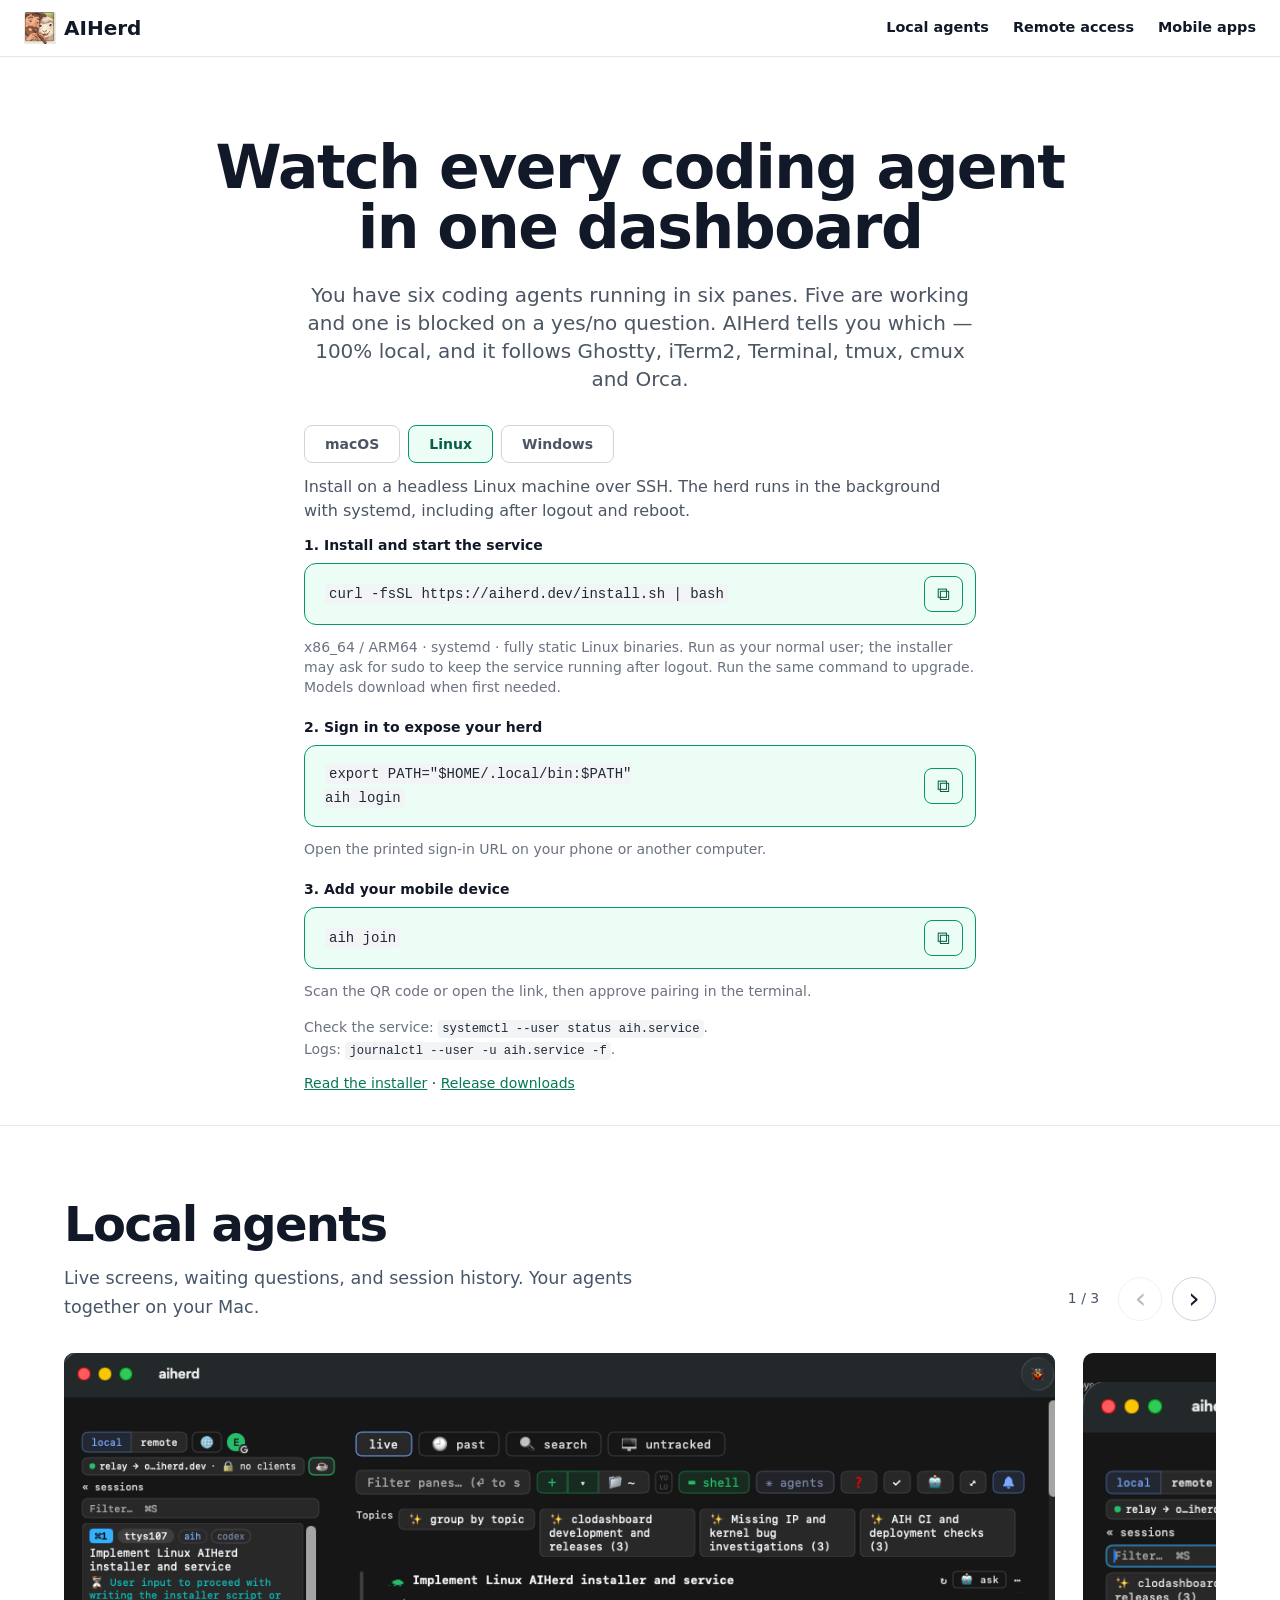
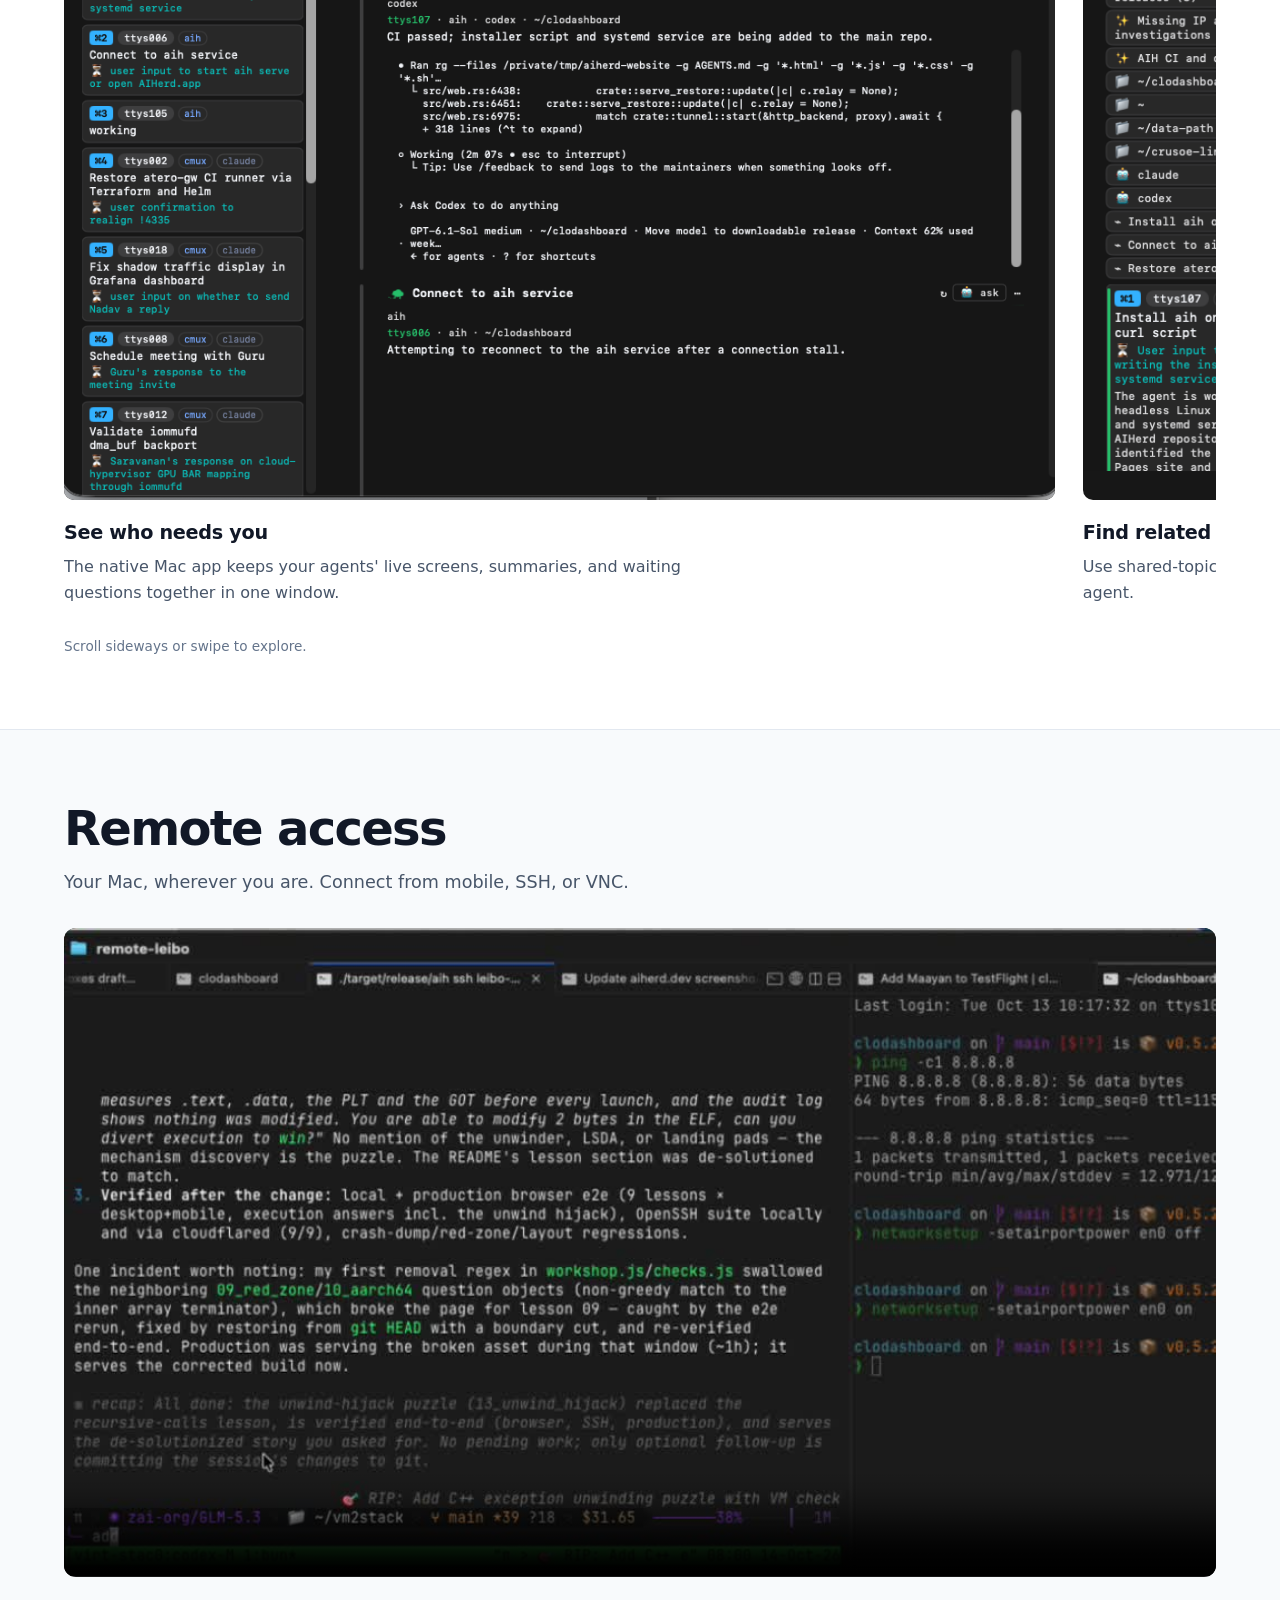
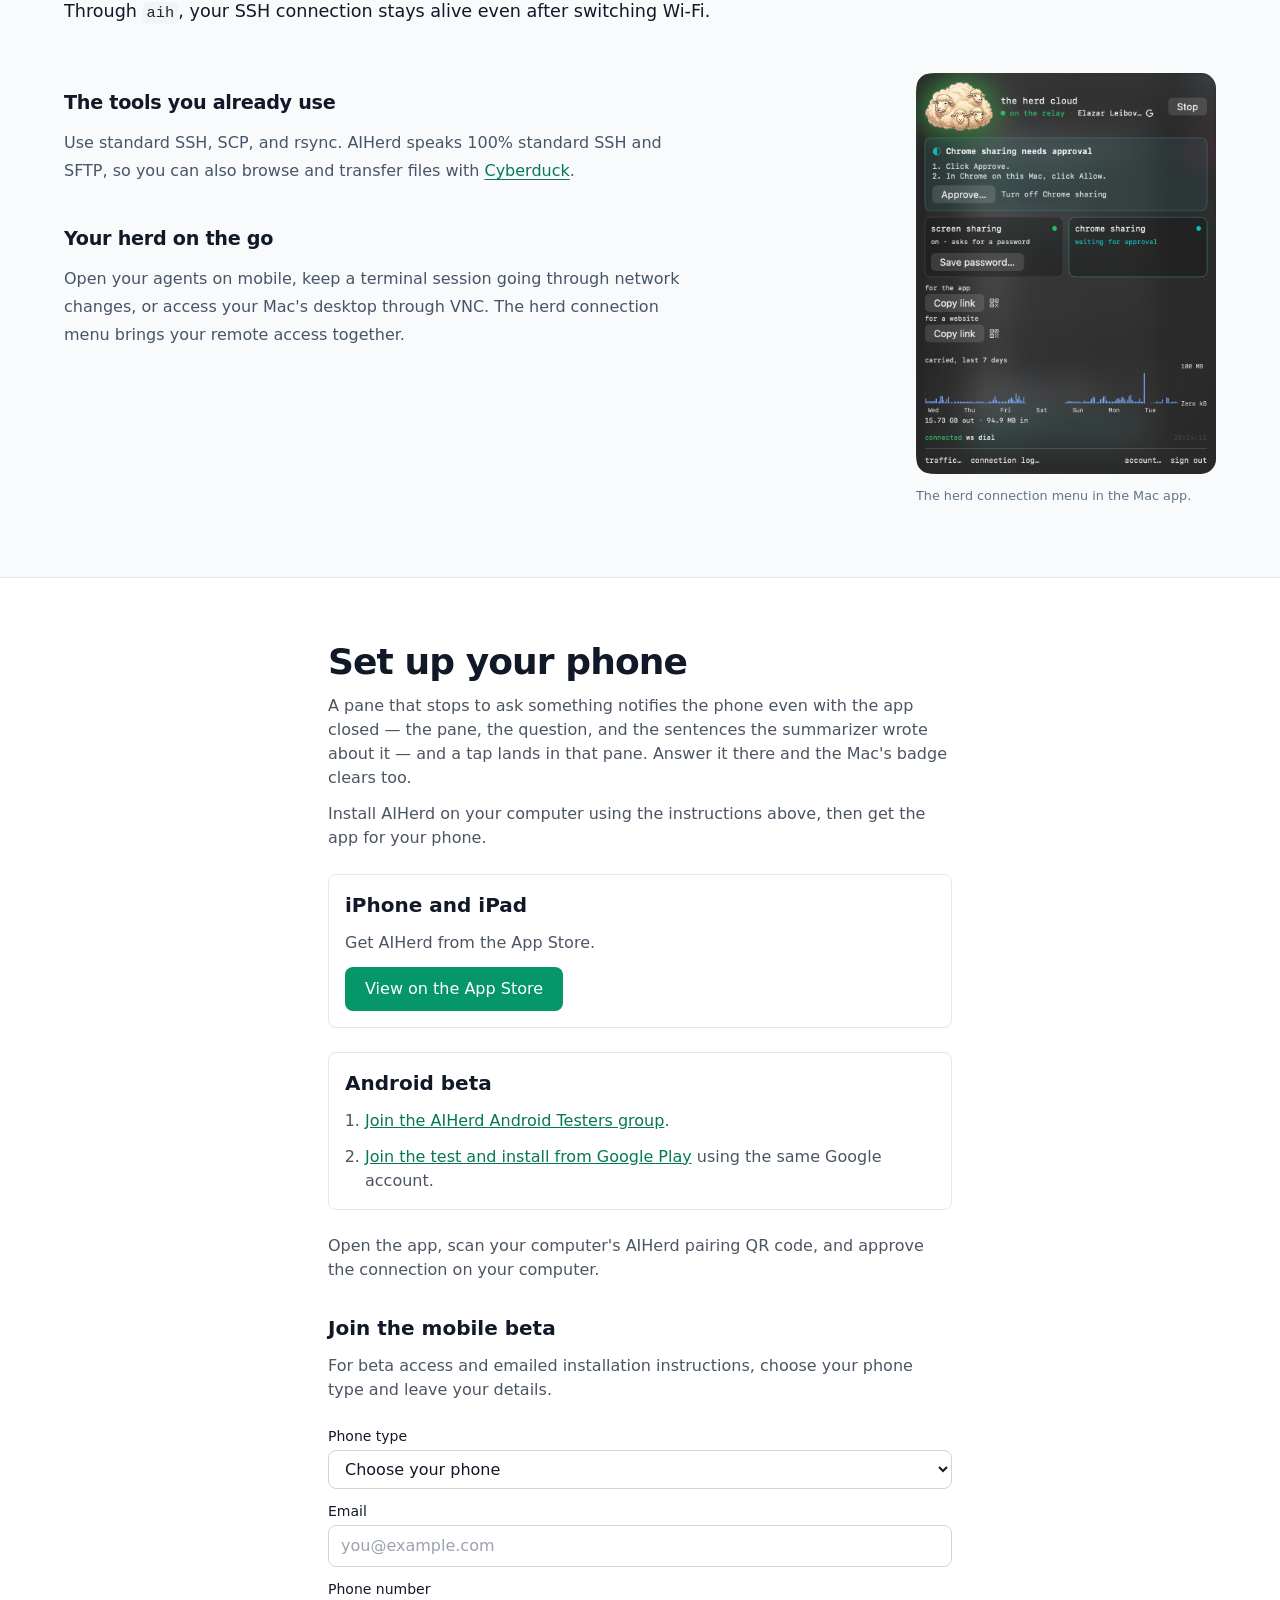
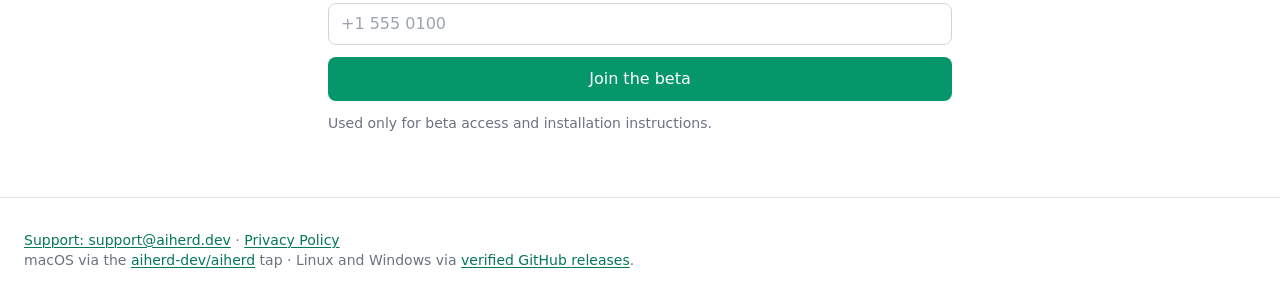
==== docs/index.html @ 6fdcbc64 "Add direct iPhone App Store and Android beta setup links" ====
<!doctype html>
<html lang="en">
<head>
<meta charset="utf-8">
<title>AIHerd — watch every coding agent in one dashboard</title>
<meta name="viewport" content="width=device-width, initial-scale=1">
<meta name="description" content="AIHerd watches your terminal panes, spots when a CLI coding agent is waiting on you, and lets you answer it from one dashboard. 100% local.">
<link rel="icon" href="favicon.ico" sizes="any">
<link rel="icon" type="image/png" href="img/icon.png">
<link rel="apple-touch-icon" href="img/icon.png">
<link rel="stylesheet" href="css/site.css">
<link rel="stylesheet" href="css/features.css">
</head>
<body class="bg-white text-gray-900 antialiased dark:bg-gray-900 dark:text-white">

<header class="sticky top-0 z-20 border-b border-gray-200 bg-white/90 backdrop-blur dark:border-gray-700 dark:bg-gray-900/90">
  <nav class="main-nav mx-auto flex max-w-screen-xl items-center justify-between px-4 py-3 lg:px-6">
    <a href="#top" class="flex items-center gap-2">
      <img src="img/icon.png" class="h-8 w-8" alt="">
      <span class="text-xl font-semibold">AIHerd</span>
    </a>
    <div class="section-links">
      <a href="#local-agents">Local agents</a>
      <a href="#remote-access">Remote access</a>
      <a href="#beta">Mobile apps</a>
    </div>
  </nav>
</header>

<main id="top">

<!-- Hero -->
<section class="mx-auto max-w-screen-xl px-4 pt-12 pb-8 text-center lg:px-6 lg:pt-20">
  <h1 class="mx-auto max-w-4xl text-4xl font-extrabold leading-tight tracking-tight sm:text-5xl lg:text-6xl">
    Watch every coding agent in one dashboard
  </h1>
  <p class="lead mx-auto mt-6 max-w-2xl text-lg sm:text-xl">
    You have six coding agents running in six panes. Five are working and one is
    blocked on a yes/no question. AIHerd tells you which — 100% local, and it
    follows Ghostty, iTerm2, Terminal, tmux, cmux and Orca.
  </p>

  <!-- All platforms share one installation entry point. -->
  <div id="install" class="mx-auto mt-8 max-w-2xl text-left">
    <div role="tablist" aria-label="Installation platform" class="mb-3 flex gap-2">
      <button id="mac-tab" type="button" role="tab" aria-controls="mac-install" aria-selected="true" tabindex="0" class="install-tab" data-platform="mac">macOS</button>
      <button id="linux-tab" type="button" role="tab" aria-controls="linux-install" aria-selected="false" tabindex="-1" class="install-tab" data-platform="linux">Linux</button>
      <button id="windows-tab" type="button" role="tab" aria-controls="windows-install" aria-selected="false" tabindex="-1" class="install-tab" data-platform="windows">Windows</button>
    </div>
    <div id="mac-install" role="tabpanel" aria-labelledby="mac-tab">
      <div class="install-command">
        <pre class="flex-1 overflow-x-auto px-2 py-1 font-mono text-sm sm:text-base"><code id="install-cmd">brew install --cask aiherd-dev/aiherd/aiherd</code></pre>
        <button type="button" data-target="install-cmd" aria-label="Copy the macOS install command" title="Copy" class="copy-command">⧉</button>
      </div>
      <p class="mt-3 text-sm text-gray-500 dark:text-gray-400">macOS 14 (Sonoma) or newer · Apple Silicon or Intel</p>
      <p class="mt-3 text-sm">Install <a class="font-medium text-primary-700 underline dark:text-primary-400" href="https://brew.sh/">Homebrew</a> first if needed. Then open AIHerd from Applications; it starts the herd automatically. To update, run <code>brew upgrade --cask aiherd</code>.</p>
      <p class="mt-3 text-sm">Without Homebrew, download the signed macOS <code>.pkg</code> for Apple Silicon (aarch64) or Intel (x86_64) from <a class="font-medium text-primary-700 underline dark:text-primary-400" href="https://github.com/aiherd-dev/homebrew-aiherd/releases/latest">the latest release</a>.</p>
    </div>
    <div id="linux-install" role="tabpanel" aria-labelledby="linux-tab" hidden>
      <p class="mb-3 lead">Install on a headless Linux machine over SSH. The herd runs in the background with systemd, including after logout and reboot.</p>
      <p class="mb-2 text-sm font-semibold">1. Install and start the service</p>
      <div class="install-command">
        <pre class="flex-1 overflow-x-auto px-2 py-1 font-mono text-sm sm:text-base"><code id="linux-install-cmd">curl -fsSL https://aiherd.dev/install.sh | bash</code></pre>
        <button type="button" data-target="linux-install-cmd" aria-label="Copy the Linux install command" title="Copy" class="copy-command">⧉</button>
      </div>
      <p class="mt-3 text-sm text-gray-500 dark:text-gray-400">x86_64 / ARM64 · systemd · fully static Linux binaries. Run as your normal user; the installer may ask for sudo to keep the service running after logout. Run the same command to upgrade. Models download when first needed.</p>
      <p class="mt-5 mb-2 text-sm font-semibold">2. Sign in to expose your herd</p>
      <div class="install-command">
        <pre class="flex-1 overflow-x-auto px-2 py-1 font-mono text-sm sm:text-base"><code id="linux-login-cmd">export PATH="$HOME/.local/bin:$PATH"
aih login</code></pre>
        <button type="button" data-target="linux-login-cmd" aria-label="Copy the Linux login commands" title="Copy" class="copy-command">⧉</button>
      </div>
      <p class="mt-3 text-sm text-gray-500 dark:text-gray-400">Open the printed sign-in URL on your phone or another computer.</p>
      <p class="mt-5 mb-2 text-sm font-semibold">3. Add your mobile device</p>
      <div class="install-command">
        <pre class="flex-1 overflow-x-auto px-2 py-1 font-mono text-sm sm:text-base"><code id="linux-join-cmd">aih join</code></pre>
        <button type="button" data-target="linux-join-cmd" aria-label="Copy the mobile pairing command" title="Copy" class="copy-command">⧉</button>
      </div>
      <p class="mt-3 text-sm text-gray-500 dark:text-gray-400">Scan the QR code or open the link, then approve pairing in the terminal.</p>
      <p class="mt-4 text-sm text-gray-500 dark:text-gray-400">Check the service: <code>systemctl --user status aih.service</code>.<br>Logs: <code>journalctl --user -u aih.service -f</code>.</p>
      <p class="mt-3 text-sm"><a class="font-medium text-primary-700 underline dark:text-primary-400" href="install.sh">Read the installer</a> · <a class="font-medium text-primary-700 underline dark:text-primary-400" href="https://github.com/aiherd-dev/homebrew-aiherd/releases/latest">Release downloads</a></p>
    </div>
    <div id="windows-install" role="tabpanel" aria-labelledby="windows-tab" hidden>
      <p class="mb-3 lead">Install the native Windows dashboard and its service for PowerShell terminals, SSH and RDP forwarding. The service starts automatically at boot.</p>
      <p class="mb-2 text-sm font-semibold">1. Open PowerShell as Administrator and install</p>
      <div class="install-command">
        <pre class="flex-1 overflow-x-auto px-2 py-1 font-mono text-sm sm:text-base"><code id="windows-install-cmd">Invoke-WebRequest -UseBasicParsing https://aiherd.dev/install.ps1 -OutFile "$env:TEMP\aiherd-install.ps1"
powershell.exe -NoProfile -ExecutionPolicy Bypass -File "$env:TEMP\aiherd-install.ps1"</code></pre>
        <button type="button" data-target="windows-install-cmd" aria-label="Copy the Windows install commands" title="Copy" class="copy-command">⧉</button>
      </div>
      <p class="mt-3 text-sm text-gray-500 dark:text-gray-400">x64 Windows 10 1809 / Server 2019 or newer. Verifies the download checksum and installs into Program Files. Run the same commands to upgrade.</p>
      <p class="mt-5 mb-2 text-sm font-semibold">2. Open AIHerd from the Start menu</p>
      <p class="mt-3 text-sm text-gray-500 dark:text-gray-400">Use the Windows account you installed with. The desktop app connects to the installed service by default and does not need to run as Administrator. No separate .NET installation is needed.</p>
      <p class="mt-5 mb-2 text-sm font-semibold">3. Sign in, then pair your phone</p>
      <div class="install-command">
        <pre class="flex-1 overflow-x-auto px-2 py-1 font-mono text-sm sm:text-base"><code id="windows-login-cmd">&amp; "$env:ProgramFiles\AIHerd\aih.exe" login
&amp; "$env:ProgramFiles\AIHerd\aih.exe" join</code></pre>
        <button type="button" data-target="windows-login-cmd" aria-label="Copy the Windows sign-in and pairing commands" title="Copy" class="copy-command">⧉</button>
      </div>
      <p class="mt-3 text-sm text-gray-500 dark:text-gray-400">Keep PowerShell elevated. Complete browser sign-in, then scan the pairing QR code and approve the request in the terminal.</p>
      <p class="mt-3 text-sm text-gray-500 dark:text-gray-400">Check the service with <code>Get-Service AIHerd</code>. The service runs as LocalService; its terminals use that account. RDP must already be enabled on Windows. Model summaries are not available on Windows.</p>
      <p class="mt-3 text-sm"><a class="font-medium text-primary-700 underline dark:text-primary-400" href="install.ps1">Read the installer</a> · <a class="font-medium text-primary-700 underline dark:text-primary-400" href="https://github.com/aiherd-dev/homebrew-aiherd/releases/latest">Release downloads</a></p>
    </div>
  </div>

</section>

<section id="local-agents" class="feature-section" aria-labelledby="local-heading">
  <div class="feature-wrap">
    <div class="section-heading">
      <div>
        <h2 id="local-heading">Local agents</h2>
        <p>Live screens, waiting questions, and session history. Your agents together on your Mac.</p>
      </div>
      <div class="gallery-controls" hidden>
        <span id="gallery-position" aria-live="polite">1 / 3</span>
        <button type="button" id="gallery-prev" aria-label="Previous agent screenshot" aria-controls="agent-gallery">‹</button>
        <button type="button" id="gallery-next" aria-label="Next agent screenshot" aria-controls="agent-gallery">›</button>
      </div>
    </div>
    <div id="agent-gallery" class="agent-gallery" tabindex="0" role="region" aria-label="Local agent screenshots; scroll horizontally to explore" aria-describedby="gallery-hint">
      <figure class="agent-slide">
        <img src="img/mac-live.png" width="1089" height="821" alt="The native AIHerd Mac app showing live terminal panes, summaries, and questions waiting for input in the session sidebar">
        <figcaption><h3>See who needs you</h3><p>The native Mac app keeps your agents' live screens, summaries, and waiting questions together in one window.</p></figcaption>
      </figure>
      <figure class="agent-slide">
        <img src="img/mac-topics.png" width="976" height="679" loading="lazy" alt="AIHerd's Mac session sidebar with shared-topic groups, working directories, agent filters, and a live terminal screen">
        <figcaption><h3>Find related work</h3><p>Use shared-topic groups, or narrow the session sidebar by directory and agent.</p></figcaption>
      </figure>
      <figure class="agent-slide">
        <img src="img/mac-history.png" width="2200" height="1640" loading="lazy" alt="The native Mac app's Past tab with a session activity chart, recorded sessions, and the selected session's summary and terminal output">
        <figcaption><h3>Pick up past sessions</h3><p>Past sessions keep their summaries and captured screens. Revisit the work or open its pane.</p></figcaption>
      </figure>
    </div>
    <p id="gallery-hint" class="gallery-hint">Scroll sideways or swipe to explore.</p>
  </div>
</section>

<section id="remote-access" class="feature-section remote-section" aria-labelledby="remote-heading">
  <div class="feature-wrap">
    <div class="section-heading">
      <div>
        <h2 id="remote-heading">Remote access</h2>
        <p>Your Mac, wherever you are. Connect from mobile, SSH, or VNC.</p>
      </div>
    </div>
    <figure class="remote-demo">
      <video controls playsinline preload="metadata" poster="img/ssh-wifi-roaming.jpg" width="1034" height="582" aria-label="Recording of an aih SSH session staying alive through a network interruption" aria-describedby="roaming-caption">
        <source src="video/ssh-wifi-roaming.mp4" type="video/mp4">
        <a href="video/ssh-wifi-roaming.mp4">Watch the SSH connection recording.</a>
      </video>
      <figcaption id="roaming-caption">Through <code>aih</code>, your SSH connection stays alive even after switching Wi-Fi.</figcaption>
    </figure>
    <div class="remote-details">
      <div class="remote-copy">
        <h3>The tools you already use</h3>
        <p>Use standard SSH, SCP, and rsync. AIHerd speaks 100% standard SSH and SFTP, so you can also browse and transfer files with <a href="https://cyberduck.io/">Cyberduck</a>.</p>
        <h3>Your herd on the go</h3>
        <p>Open your agents on mobile, keep a terminal session going through network changes, or access your Mac's desktop through VNC. The herd connection menu brings your remote access together.</p>
      </div>
      <figure class="herd-connection">
        <img src="img/mac-connection.png" width="808" height="1078" loading="lazy" alt="The native Mac app's herd cloud connection menu with relay status, screen sharing, mobile and website links, and connection traffic">
        <figcaption>The herd connection menu in the Mac app.</figcaption>
      </figure>
    </div>
  </div>
</section>

<!-- Mobile apps -->
<section id="beta" class="scroll-mt-20 border-t border-gray-200 dark:border-gray-700">
  <div class="mx-auto max-w-2xl px-4 py-12 lg:px-6 lg:py-16">
    <div>
      <h2 class="text-3xl font-extrabold tracking-tight sm:text-4xl">Set up your phone</h2>
      <p class="lead mt-3">A pane that stops to ask something notifies the phone even with the app
      closed — the pane, the question, and the sentences the summarizer wrote about it — and a tap
      lands in that pane. Answer it there and the Mac's badge clears too.</p>

      <p class="lead mt-3">Install AIHerd on your computer using the instructions above, then get the app for your phone.</p>

      <div class="mt-6 space-y-6">
        <div class="rounded-lg border border-gray-200 p-4 dark:border-gray-700">
          <h3 class="text-xl font-semibold">iPhone and iPad</h3>
          <p class="lead mt-3">Get AIHerd from the App Store.</p>
          <a href="https://apps.apple.com/app/aiherd/id6802066737"
             class="mt-3 inline-block rounded-lg bg-primary-600 px-5 py-2.5 font-medium text-white hover:bg-primary-700 focus:outline-none focus:ring-2 focus:ring-primary-400">View on the App Store</a>
        </div>
        <div class="rounded-lg border border-gray-200 p-4 dark:border-gray-700">
          <h3 class="text-xl font-semibold">Android beta</h3>
          <ol class="lead mt-3 list-decimal space-y-3 pl-5">
            <li><a href="https://groups.google.com/g/aiherd-android-testers/about" class="font-medium text-primary-700 underline dark:text-primary-400">Join the AIHerd Android Testers group</a>.</li>
            <li><a href="https://play.google.com/apps/testing/dev.aiherd.app" class="font-medium text-primary-700 underline dark:text-primary-400">Join the test and install from Google Play</a> using the same Google account.</li>
          </ol>
        </div>
      </div>

      <p class="lead mt-6">Open the app, scan your computer's AIHerd pairing QR code, and approve the connection on your computer.</p>

      <h3 class="mt-8 text-xl font-semibold">Join the mobile beta</h3>
      <p class="lead mt-3">For beta access and emailed installation instructions, choose your phone type and leave your details.</p>

      <p id="beta-thanks" hidden
         class="mt-6 rounded-lg border border-primary-600 bg-primary-50 px-4 py-3 text-primary-900 dark:border-primary-500/60 dark:bg-primary-500/10 dark:text-primary-200">
        You're on the list — check your inbox for installation instructions. If you don't see them, check your spam folder.
      </p>

      <!-- A plain POST to our own box (subscribe.aiherd.dev, an ssh-managed
           cloudflared tunnel), so the form keeps the page's styling and this
           stays a static page. The 303 comes back to ?subscribed=1, which is
           what reveals the message above. -->
      <form id="beta-form" action="https://subscribe.aiherd.dev/" method="POST" class="mt-6 space-y-3">
        <input type="checkbox" name="_honeypot" style="display:none" tabindex="-1" autocomplete="off">
        <div>
          <label for="beta-platform" class="block text-sm font-medium">Phone type</label>
          <select id="beta-platform" name="platform" required
                  class="mt-1 w-full rounded-lg border border-gray-300 bg-white px-3 py-2 focus:border-primary-600 focus:outline-none focus:ring-2 focus:ring-primary-400 dark:border-gray-600 dark:bg-gray-800">
            <option value="" disabled selected>Choose your phone</option>
            <option value="android">Android</option>
            <option value="iphone">iPhone</option>
          </select>
        </div>
        <div>
          <label for="beta-email" class="block text-sm font-medium">Email</label>
          <input id="beta-email" name="email" type="email" required autocomplete="email" placeholder="you@example.com"
                 class="mt-1 w-full rounded-lg border border-gray-300 bg-white px-3 py-2 focus:border-primary-600 focus:outline-none focus:ring-2 focus:ring-primary-400 dark:border-gray-600 dark:bg-gray-800">
        </div>
        <div>
          <label for="beta-phone" class="block text-sm font-medium">Phone number</label>
          <input id="beta-phone" name="phone" type="tel" required autocomplete="tel" placeholder="+1 555 0100"
                 class="mt-1 w-full rounded-lg border border-gray-300 bg-white px-3 py-2 focus:border-primary-600 focus:outline-none focus:ring-2 focus:ring-primary-400 dark:border-gray-600 dark:bg-gray-800">
        </div>
        <button type="submit"
                class="w-full rounded-lg bg-primary-600 px-5 py-2.5 font-medium text-white hover:bg-primary-700 focus:outline-none focus:ring-2 focus:ring-primary-400">
          Join the beta
        </button>
        <p class="text-sm text-gray-500 dark:text-gray-400">Used only for beta access and installation instructions.</p>
      </form>
    </div>
  </div>
</section>

</main>

<footer class="border-t border-gray-200 dark:border-gray-700">
  <div class="prose-block mx-auto max-w-screen-xl px-4 py-8 text-sm text-gray-500 lg:px-6 dark:text-gray-400">
    <a href="mailto:support@aiherd.dev">Support: support@aiherd.dev</a> · <a href="/privacy.html">Privacy Policy</a><br>
    macOS via the <a href="https://github.com/aiherd-dev/homebrew-aiherd">aiherd-dev/aiherd</a> tap · Linux and Windows via <a href="https://github.com/aiherd-dev/homebrew-aiherd/releases">verified GitHub releases</a>.
  </div>
</footer>

<script>
  // The signup endpoint 303s back here with ?subscribed=1. Swap the form for a
  // thank-you rather than leaving the visitor on a bare form they just filled.
  if (new URLSearchParams(location.search).has("subscribed")) {
    document.getElementById("beta-form").hidden = true;
    document.getElementById("beta-thanks").hidden = false;
  }

  const gallery = document.getElementById("agent-gallery");
  const slides = [...gallery.querySelectorAll(".agent-slide")];
  const previous = document.getElementById("gallery-prev");
  const next = document.getElementById("gallery-next");
  const position = document.getElementById("gallery-position");
  const reducedMotion = window.matchMedia("(prefers-reduced-motion: reduce)");
  let activeSlide = 0;
  const slidePosition = (slide) => slide.getBoundingClientRect().left - gallery.getBoundingClientRect().left + gallery.scrollLeft;
  function updateGallery() {
    activeSlide = slides.reduce((nearest, slide, index) =>
      Math.abs(slidePosition(slide) - gallery.scrollLeft) <
      Math.abs(slidePosition(slides[nearest]) - gallery.scrollLeft) ? index : nearest, 0);
    position.textContent = `${activeSlide + 1} / ${slides.length}`;
    previous.disabled = activeSlide === 0;
    next.disabled = activeSlide === slides.length - 1;
  }
  function moveGallery(index) {
    gallery.scrollTo({left: slidePosition(slides[index]),
      behavior: reducedMotion.matches ? "instant" : "smooth"});
  }
  previous.addEventListener("click", () => moveGallery(Math.max(0, activeSlide - 1)));
  next.addEventListener("click", () => moveGallery(Math.min(slides.length - 1, activeSlide + 1)));
  gallery.addEventListener("keydown", (event) => {
    if (!["ArrowLeft", "ArrowRight", "Home", "End"].includes(event.key)) return;
    event.preventDefault();
    moveGallery(event.key === "Home" ? 0 : event.key === "End" ? slides.length - 1 :
      Math.max(0, Math.min(slides.length - 1, activeSlide + (event.key === "ArrowRight" ? 1 : -1))));
  });
  gallery.addEventListener("scroll", updateGallery, {passive: true});
  window.addEventListener("resize", updateGallery);
  document.querySelector(".gallery-controls").hidden = false;
  updateGallery();

  const tabs = [...document.querySelectorAll('[role="tab"][data-platform]')];
  function selectPlatform(platform, focus = false) {
    tabs.forEach((tab) => {
      const selected = tab.dataset.platform === platform;
      tab.setAttribute("aria-selected", String(selected));
      tab.tabIndex = selected ? 0 : -1;
      document.getElementById(tab.getAttribute("aria-controls")).hidden = !selected;
      if (selected && focus) tab.focus();
    });
  }
  tabs.forEach((tab, index) => {
    tab.addEventListener("click", () => selectPlatform(tab.dataset.platform));
    tab.addEventListener("keydown", (event) => {
      let next;
      if (event.key === "ArrowRight") next = (index + 1) % tabs.length;
      if (event.key === "ArrowLeft") next = (index + tabs.length - 1) % tabs.length;
      if (event.key === "Home") next = 0;
      if (event.key === "End") next = tabs.length - 1;
      if (next !== undefined) {
        event.preventDefault();
        selectPlatform(tabs[next].dataset.platform, true);
      }
    });
  });
  const requestedPlatform = new URLSearchParams(location.search).get("platform");
  selectPlatform(["mac", "linux", "windows"].includes(requestedPlatform) ? requestedPlatform : (/Win/.test(navigator.platform) ? "windows" : /Linux/.test(navigator.platform) && !/Android/.test(navigator.userAgent) ? "linux" : "mac"));

  // navigator.clipboard needs a secure context, so it's absent over plain http
  // (someone serving these docs locally). Fall back to a throwaway textarea +
  // execCommand, which still works everywhere that matters.
  document.querySelectorAll("button[data-target]").forEach((btn) => {
    // Remember the glyph the markup shipped with, so the reset below restores it
    // rather than a string duplicated in here.
    const idle = btn.textContent;
    btn.addEventListener("click", async () => {
      const text = document.getElementById(btn.dataset.target).textContent;
      try {
        if (navigator.clipboard?.writeText) {
          await navigator.clipboard.writeText(text);
        } else {
          const ta = document.createElement("textarea");
          ta.value = text;
          ta.style.position = "fixed";
          ta.style.opacity = "0";
          document.body.appendChild(ta);
          ta.select();
          document.execCommand("copy");
          ta.remove();
        }
        btn.textContent = "✓";
      } catch {
        // Don't claim success we didn't get — leave the text selectable.
        btn.textContent = "⌘C";
      }
      setTimeout(() => { btn.textContent = idle; }, 1600);
    });
  });
</script>

</body>
</html>
---- docs/css/site.css ----
*,:after,:before{--tw-border-spacing-x:0;--tw-border-spacing-y:0;--tw-translate-x:0;--tw-translate-y:0;--tw-rotate:0;--tw-skew-x:0;--tw-skew-y:0;--tw-scale-x:1;--tw-scale-y:1;--tw-pan-x: ;--tw-pan-y: ;--tw-pinch-zoom: ;--tw-scroll-snap-strictness:proximity;--tw-gradient-from-position: ;--tw-gradient-via-position: ;--tw-gradient-to-position: ;--tw-ordinal: ;--tw-slashed-zero: ;--tw-numeric-figure: ;--tw-numeric-spacing: ;--tw-numeric-fraction: ;--tw-ring-inset: ;--tw-ring-offset-width:0px;--tw-ring-offset-color:#fff;--tw-ring-color:rgba(59,130,246,.5);--tw-ring-offset-shadow:0 0 #0000;--tw-ring-shadow:0 0 #0000;--tw-shadow:0 0 #0000;--tw-shadow-colored:0 0 #0000;--tw-blur: ;--tw-brightness: ;--tw-contrast: ;--tw-grayscale: ;--tw-hue-rotate: ;--tw-invert: ;--tw-saturate: ;--tw-sepia: ;--tw-drop-shadow: ;--tw-backdrop-blur: ;--tw-backdrop-brightness: ;--tw-backdrop-contrast: ;--tw-backdrop-grayscale: ;--tw-backdrop-hue-rotate: ;--tw-backdrop-invert: ;--tw-backdrop-opacity: ;--tw-backdrop-saturate: ;--tw-backdrop-sepia: ;--tw-contain-size: ;--tw-contain-layout: ;--tw-contain-paint: ;--tw-contain-style: }::backdrop{--tw-border-spacing-x:0;--tw-border-spacing-y:0;--tw-translate-x:0;--tw-translate-y:0;--tw-rotate:0;--tw-skew-x:0;--tw-skew-y:0;--tw-scale-x:1;--tw-scale-y:1;--tw-pan-x: ;--tw-pan-y: ;--tw-pinch-zoom: ;--tw-scroll-snap-strictness:proximity;--tw-gradient-from-position: ;--tw-gradient-via-position: ;--tw-gradient-to-position: ;--tw-ordinal: ;--tw-slashed-zero: ;--tw-numeric-figure: ;--tw-numeric-spacing: ;--tw-numeric-fraction: ;--tw-ring-inset: ;--tw-ring-offset-width:0px;--tw-ring-offset-color:#fff;--tw-ring-color:rgba(59,130,246,.5);--tw-ring-offset-shadow:0 0 #0000;--tw-ring-shadow:0 0 #0000;--tw-shadow:0 0 #0000;--tw-shadow-colored:0 0 #0000;--tw-blur: ;--tw-brightness: ;--tw-contrast: ;--tw-grayscale: ;--tw-hue-rotate: ;--tw-invert: ;--tw-saturate: ;--tw-sepia: ;--tw-drop-shadow: ;--tw-backdrop-blur: ;--tw-backdrop-brightness: ;--tw-backdrop-contrast: ;--tw-backdrop-grayscale: ;--tw-backdrop-hue-rotate: ;--tw-backdrop-invert: ;--tw-backdrop-opacity: ;--tw-backdrop-saturate: ;--tw-backdrop-sepia: ;--tw-contain-size: ;--tw-contain-layout: ;--tw-contain-paint: ;--tw-contain-style: }
/*! tailwindcss v3.4.19 | MIT License | https://tailwindcss.com*/*,:after,:before{box-sizing:border-box;border:0 solid #e5e7eb}:after,:before{--tw-content:""}:host,html{line-height:1.5;-webkit-text-size-adjust:100%;-moz-tab-size:4;-o-tab-size:4;tab-size:4;font-family:ui-sans-serif,system-ui,sans-serif,Apple Color Emoji,Segoe UI Emoji,Segoe UI Symbol,Noto Color Emoji;font-feature-settings:normal;font-variation-settings:normal;-webkit-tap-highlight-color:transparent}body{margin:0;line-height:inherit}hr{height:0;color:inherit;border-top-width:1px}abbr:where([title]){-webkit-text-decoration:underline dotted;text-decoration:underline dotted}h1,h2,h3,h4,h5,h6{font-size:inherit;font-weight:inherit}a{color:inherit;text-decoration:inherit}b,strong{font-weight:bolder}code,kbd,pre,samp{font-family:ui-monospace,SFMono-Regular,Menlo,Monaco,Consolas,Liberation Mono,Courier New,monospace;font-feature-settings:normal;font-variation-settings:normal;font-size:1em}small{font-size:80%}sub,sup{font-size:75%;line-height:0;position:relative;vertical-align:baseline}sub{bottom:-.25em}sup{top:-.5em}table{text-indent:0;border-color:inherit;border-collapse:collapse}button,input,optgroup,select,textarea{font-family:inherit;font-feature-settings:inherit;font-variation-settings:inherit;font-size:100%;font-weight:inherit;line-height:inherit;letter-spacing:inherit;color:inherit;margin:0;padding:0}button,select{text-transform:none}button,input:where([type=button]),input:where([type=reset]),input:where([type=submit]){-webkit-appearance:button;background-color:transparent;background-image:none}:-moz-focusring{outline:auto}:-moz-ui-invalid{box-shadow:none}progress{vertical-align:baseline}::-webkit-inner-spin-button,::-webkit-outer-spin-button{height:auto}[type=search]{-webkit-appearance:textfield;outline-offset:-2px}::-webkit-search-decoration{-webkit-appearance:none}::-webkit-file-upload-button{-webkit-appearance:button;font:inherit}summary{display:list-item}blockquote,dd,dl,figure,h1,h2,h3,h4,h5,h6,hr,p,pre{margin:0}fieldset{margin:0}fieldset,legend{padding:0}menu,ol,ul{list-style:none;margin:0;padding:0}dialog{padding:0}textarea{resize:vertical}input::-moz-placeholder,textarea::-moz-placeholder{opacity:1;color:#9ca3af}input::placeholder,textarea::placeholder{opacity:1;color:#9ca3af}[role=button],button{cursor:pointer}:disabled{cursor:default}audio,canvas,embed,iframe,img,object,svg,video{display:block;vertical-align:middle}img,video{max-width:100%;height:auto}[hidden]:where(:not([hidden=until-found])){display:none}code{border-radius:.25rem;--tw-bg-opacity:1;background-color:rgb(243 244 246/var(--tw-bg-opacity,1));padding:.125rem .25rem;font-family:ui-monospace,SFMono-Regular,Menlo,Monaco,Consolas,Liberation Mono,Courier New,monospace;font-size:.875em;--tw-text-opacity:1;color:rgb(31 41 55/var(--tw-text-opacity,1))}@media (prefers-color-scheme:dark){code{--tw-bg-opacity:1;background-color:rgb(31 41 55/var(--tw-bg-opacity,1));--tw-text-opacity:1;color:rgb(229 231 235/var(--tw-text-opacity,1))}}.prose-block a{font-weight:500;--tw-text-opacity:1;color:rgb(4 120 87/var(--tw-text-opacity,1));text-decoration-line:underline;text-decoration-thickness:1px;text-underline-offset:2px}@media (prefers-color-scheme:dark){.prose-block a{--tw-text-opacity:1;color:rgb(52 211 153/var(--tw-text-opacity,1))}}.install-tab{border-radius:.5rem;border-width:1px;--tw-border-opacity:1;border-color:rgb(209 213 219/var(--tw-border-opacity,1));padding:.5rem 1.25rem;font-size:.875rem;line-height:1.25rem;font-weight:600;--tw-text-opacity:1;color:rgb(75 85 99/var(--tw-text-opacity,1))}.install-tab:hover{--tw-bg-opacity:1;background-color:rgb(243 244 246/var(--tw-bg-opacity,1))}.install-tab:focus{outline:2px solid transparent;outline-offset:2px;--tw-ring-offset-shadow:var(--tw-ring-inset) 0 0 0 var(--tw-ring-offset-width) var(--tw-ring-offset-color);--tw-ring-shadow:var(--tw-ring-inset) 0 0 0 calc(2px + var(--tw-ring-offset-width)) var(--tw-ring-color);box-shadow:var(--tw-ring-offset-shadow),var(--tw-ring-shadow),var(--tw-shadow,0 0 #0000);--tw-ring-opacity:1;--tw-ring-color:rgb(52 211 153/var(--tw-ring-opacity,1))}@media (prefers-color-scheme:dark){.install-tab{--tw-border-opacity:1;border-color:rgb(75 85 99/var(--tw-border-opacity,1));--tw-text-opacity:1;color:rgb(209 213 219/var(--tw-text-opacity,1))}.install-tab:hover{--tw-bg-opacity:1;background-color:rgb(31 41 55/var(--tw-bg-opacity,1))}}.install-tab[aria-selected=true]{--tw-border-opacity:1;border-color:rgb(5 150 105/var(--tw-border-opacity,1));--tw-bg-opacity:1;background-color:rgb(236 253 245/var(--tw-bg-opacity,1));--tw-text-opacity:1;color:rgb(6 95 70/var(--tw-text-opacity,1))}@media (prefers-color-scheme:dark){.install-tab[aria-selected=true]{--tw-border-opacity:1;border-color:rgb(16 185 129/var(--tw-border-opacity,1));background-color:rgba(16,185,129,.1);--tw-text-opacity:1;color:rgb(110 231 183/var(--tw-text-opacity,1))}}.install-command{display:flex;flex-direction:column;gap:.5rem;border-radius:.75rem;border-width:1px;--tw-border-opacity:1;border-color:rgb(5 150 105/var(--tw-border-opacity,1));--tw-bg-opacity:1;background-color:rgb(236 253 245/var(--tw-bg-opacity,1));padding:.75rem}@media (min-width:640px){.install-command{flex-direction:row;align-items:center}}@media (prefers-color-scheme:dark){.install-command{border-color:rgba(16,185,129,.6);background-color:rgba(16,185,129,.1)}}.copy-command{flex-shrink:0;border-radius:.5rem;border-width:1px;--tw-border-opacity:1;border-color:rgb(5 150 105/var(--tw-border-opacity,1));padding:.5rem 1rem;font-size:1.125rem;line-height:1.75rem;line-height:1;--tw-text-opacity:1;color:rgb(6 95 70/var(--tw-text-opacity,1))}.copy-command:hover{--tw-bg-opacity:1;background-color:rgb(209 250 229/var(--tw-bg-opacity,1))}.copy-command:focus{outline:2px solid transparent;outline-offset:2px;--tw-ring-offset-shadow:var(--tw-ring-inset) 0 0 0 var(--tw-ring-offset-width) var(--tw-ring-offset-color);--tw-ring-shadow:var(--tw-ring-inset) 0 0 0 calc(2px + var(--tw-ring-offset-width)) var(--tw-ring-color);box-shadow:var(--tw-ring-offset-shadow),var(--tw-ring-shadow),var(--tw-shadow,0 0 #0000);--tw-ring-opacity:1;--tw-ring-color:rgb(52 211 153/var(--tw-ring-opacity,1))}@media (min-width:640px){.copy-command{padding-left:.75rem;padding-right:.75rem}}@media (prefers-color-scheme:dark){.copy-command{border-color:rgba(16,185,129,.6);--tw-text-opacity:1;color:rgb(110 231 183/var(--tw-text-opacity,1))}.copy-command:hover{background-color:rgba(16,185,129,.2)}}.lead{--tw-text-opacity:1;color:rgb(75 85 99/var(--tw-text-opacity,1))}@media (prefers-color-scheme:dark){.lead{--tw-text-opacity:1;color:rgb(209 213 219/var(--tw-text-opacity,1))}}.static{position:static}.fixed{position:fixed}.sticky{position:sticky}.top-0{top:0}.z-20{z-index:20}.mx-auto{margin-left:auto;margin-right:auto}.mb-2{margin-bottom:.5rem}.mb-3{margin-bottom:.75rem}.mt-1{margin-top:.25rem}.mt-3{margin-top:.75rem}.mt-4{margin-top:1rem}.mt-5{margin-top:1.25rem}.mt-6{margin-top:1.5rem}.mt-8{margin-top:2rem}.block{display:block}.inline-block{display:inline-block}.flex{display:flex}.hidden{display:none}.h-8{height:2rem}.w-8{width:2rem}.w-full{width:100%}.max-w-2xl{max-width:42rem}.max-w-4xl{max-width:56rem}.max-w-screen-xl{max-width:1280px}.flex-1{flex:1 1 0%}.resize{resize:both}.scroll-mt-20{scroll-margin-top:5rem}.list-decimal{list-style-type:decimal}.items-center{align-items:center}.justify-between{justify-content:space-between}.gap-2{gap:.5rem}.space-y-3>:not([hidden])~:not([hidden]){--tw-space-y-reverse:0;margin-top:calc(.75rem*(1 - var(--tw-space-y-reverse)));margin-bottom:calc(.75rem*var(--tw-space-y-reverse))}.space-y-6>:not([hidden])~:not([hidden]){--tw-space-y-reverse:0;margin-top:calc(1.5rem*(1 - var(--tw-space-y-reverse)));margin-bottom:calc(1.5rem*var(--tw-space-y-reverse))}.overflow-x-auto{overflow-x:auto}.rounded-lg{border-radius:.5rem}.border{border-width:1px}.border-b{border-bottom-width:1px}.border-t{border-top-width:1px}.border-gray-200{--tw-border-opacity:1;border-color:rgb(229 231 235/var(--tw-border-opacity,1))}.border-gray-300{--tw-border-opacity:1;border-color:rgb(209 213 219/var(--tw-border-opacity,1))}.border-primary-600{--tw-border-opacity:1;border-color:rgb(5 150 105/var(--tw-border-opacity,1))}.bg-primary-50{--tw-bg-opacity:1;background-color:rgb(236 253 245/var(--tw-bg-opacity,1))}.bg-primary-600{--tw-bg-opacity:1;background-color:rgb(5 150 105/var(--tw-bg-opacity,1))}.bg-white{--tw-bg-opacity:1;background-color:rgb(255 255 255/var(--tw-bg-opacity,1))}.bg-white\/90{background-color:hsla(0,0%,100%,.9)}.p-4{padding:1rem}.px-2{padding-left:.5rem;padding-right:.5rem}.px-3{padding-left:.75rem;padding-right:.75rem}.px-4{padding-left:1rem;padding-right:1rem}.px-5{padding-left:1.25rem;padding-right:1.25rem}.py-1{padding-top:.25rem;padding-bottom:.25rem}.py-12{padding-top:3rem;padding-bottom:3rem}.py-2{padding-top:.5rem;padding-bottom:.5rem}.py-2\.5{padding-top:.625rem;padding-bottom:.625rem}.py-3{padding-top:.75rem;padding-bottom:.75rem}.py-8{padding-top:2rem}.pb-8,.py-8{padding-bottom:2rem}.pl-5{padding-left:1.25rem}.pt-12{padding-top:3rem}.text-left{text-align:left}.text-center{text-align:center}.font-mono{font-family:ui-monospace,SFMono-Regular,Menlo,Monaco,Consolas,Liberation Mono,Courier New,monospace}.text-3xl{font-size:1.875rem;line-height:2.25rem}.text-4xl{font-size:2.25rem;line-height:2.5rem}.text-lg{font-size:1.125rem;line-height:1.75rem}.text-sm{font-size:.875rem;line-height:1.25rem}.text-xl{font-size:1.25rem;line-height:1.75rem}.font-extrabold{font-weight:800}.font-medium{font-weight:500}.font-semibold{font-weight:600}.leading-tight{line-height:1.25}.tracking-tight{letter-spacing:-.025em}.text-gray-500{--tw-text-opacity:1;color:rgb(107 114 128/var(--tw-text-opacity,1))}.text-gray-900{--tw-text-opacity:1;color:rgb(17 24 39/var(--tw-text-opacity,1))}.text-primary-700{--tw-text-opacity:1;color:rgb(4 120 87/var(--tw-text-opacity,1))}.text-primary-900{--tw-text-opacity:1;color:rgb(6 78 59/var(--tw-text-opacity,1))}.text-white{--tw-text-opacity:1;color:rgb(255 255 255/var(--tw-text-opacity,1))}.underline{text-decoration-line:underline}.antialiased{-webkit-font-smoothing:antialiased;-moz-osx-font-smoothing:grayscale}.backdrop-blur{--tw-backdrop-blur:blur(8px);-webkit-backdrop-filter:var(--tw-backdrop-blur) var(--tw-backdrop-brightness) var(--tw-backdrop-contrast) var(--tw-backdrop-grayscale) var(--tw-backdrop-hue-rotate) var(--tw-backdrop-invert) var(--tw-backdrop-opacity) var(--tw-backdrop-saturate) var(--tw-backdrop-sepia);backdrop-filter:var(--tw-backdrop-blur) var(--tw-backdrop-brightness) var(--tw-backdrop-contrast) var(--tw-backdrop-grayscale) var(--tw-backdrop-hue-rotate) var(--tw-backdrop-invert) var(--tw-backdrop-opacity) var(--tw-backdrop-saturate) var(--tw-backdrop-sepia)}.hover\:bg-primary-700:hover{--tw-bg-opacity:1;background-color:rgb(4 120 87/var(--tw-bg-opacity,1))}.focus\:border-primary-600:focus{--tw-border-opacity:1;border-color:rgb(5 150 105/var(--tw-border-opacity,1))}.focus\:outline-none:focus{outline:2px solid transparent;outline-offset:2px}.focus\:ring-2:focus{--tw-ring-offset-shadow:var(--tw-ring-inset) 0 0 0 var(--tw-ring-offset-width) var(--tw-ring-offset-color);--tw-ring-shadow:var(--tw-ring-inset) 0 0 0 calc(2px + var(--tw-ring-offset-width)) var(--tw-ring-color);box-shadow:var(--tw-ring-offset-shadow),var(--tw-ring-shadow),var(--tw-shadow,0 0 #0000)}.focus\:ring-primary-400:focus{--tw-ring-opacity:1;--tw-ring-color:rgb(52 211 153/var(--tw-ring-opacity,1))}@media (min-width:640px){.sm\:text-4xl{font-size:2.25rem;line-height:2.5rem}.sm\:text-5xl{font-size:3rem;line-height:1}.sm\:text-base{font-size:1rem;line-height:1.5rem}.sm\:text-xl{font-size:1.25rem;line-height:1.75rem}}@media (min-width:1024px){.lg\:px-6{padding-left:1.5rem;padding-right:1.5rem}.lg\:py-16{padding-top:4rem;padding-bottom:4rem}.lg\:pt-20{padding-top:5rem}.lg\:text-6xl{font-size:3.75rem;line-height:1}}@media (prefers-color-scheme:dark){.dark\:border-gray-600{--tw-border-opacity:1;border-color:rgb(75 85 99/var(--tw-border-opacity,1))}.dark\:border-gray-700{--tw-border-opacity:1;border-color:rgb(55 65 81/var(--tw-border-opacity,1))}.dark\:border-primary-500\/60{border-color:rgba(16,185,129,.6)}.dark\:bg-gray-800{--tw-bg-opacity:1;background-color:rgb(31 41 55/var(--tw-bg-opacity,1))}.dark\:bg-gray-900{--tw-bg-opacity:1;background-color:rgb(17 24 39/var(--tw-bg-opacity,1))}.dark\:bg-gray-900\/90{background-color:rgba(17,24,39,.9)}.dark\:bg-primary-500\/10{background-color:rgba(16,185,129,.1)}.dark\:text-gray-400{--tw-text-opacity:1;color:rgb(156 163 175/var(--tw-text-opacity,1))}.dark\:text-primary-200{--tw-text-opacity:1;color:rgb(167 243 208/var(--tw-text-opacity,1))}.dark\:text-primary-400{--tw-text-opacity:1;color:rgb(52 211 153/var(--tw-text-opacity,1))}.dark\:text-white{--tw-text-opacity:1;color:rgb(255 255 255/var(--tw-text-opacity,1))}}
---- docs/css/features.css ----
/* Product media: a horizontal contact sheet for local panes, a playable remote demo. */
.main-nav { gap: 1.5rem; }
.main-nav > a { flex-shrink: 0; }
.section-links { display: flex; flex-wrap: wrap; justify-content: flex-end; align-items: center; gap: 1.5rem; font-size: .9rem; font-weight: 600; }
.section-links a:hover { color: #047857; }
.feature-section { padding: 4.5rem 0; border-top: 1px solid #e2e8f0; scroll-margin-top: 5rem; }
.feature-wrap { max-width: 1200px; padding: 0 24px; margin: auto; }
.section-heading { display: flex; align-items: flex-end; justify-content: space-between; gap: 2rem; margin-bottom: 2rem; }
.section-heading h2 { font-size: clamp(2rem, 4vw, 3rem); font-weight: 800; letter-spacing: -.035em; line-height: 1.1; }
.section-heading p { margin-top: .85rem; max-width: 58ch; color: #475569; font-size: 1.1rem; line-height: 1.6; }
.gallery-controls { display: flex; align-items: center; gap: .6rem; flex-shrink: 0; }
.gallery-controls[hidden] { display: none; }
.gallery-controls span { color: #475569; font-size: .875rem; margin-right: .6rem; }
.gallery-controls button { width: 44px; height: 44px; border: 1px solid #cbd5e1; border-radius: 50%; font-size: 1.8rem; line-height: 1; background: #fff; }
.gallery-controls button:hover:enabled { border-color: #047857; color: #047857; }
.gallery-controls button:disabled { opacity: .3; cursor: default; }
.agent-gallery { position: relative; display: flex; gap: 28px; overflow-x: auto; overscroll-behavior-x: contain; scroll-snap-type: x mandatory; padding-bottom: 1.25rem; scrollbar-color: #94a3b8 transparent; scrollbar-width: thin; }
.agent-slide { flex: 0 0 86%; scroll-snap-align: start; min-width: 0; }
.agent-slide:last-child { margin-right: 14%; }
.agent-slide img { width: 100%; aspect-ratio: 1089 / 821; object-fit: contain; object-position: left center; border-radius: 10px; background: #171717; }
.agent-slide figcaption { padding-top: 1.2rem; max-width: 62ch; }
.agent-slide h3, .remote-copy h3 { font-size: 1.2rem; font-weight: 700; letter-spacing: -.015em; }
.agent-slide p { margin-top: .4rem; color: #475569; line-height: 1.65; }
.gallery-hint { font-size: .85rem; color: #64748b; margin-top: .6rem; }
.remote-section { background: #f8fafc; }
.remote-demo video { display: block; width: 100%; height: auto; border-radius: 12px; background: #171717; }
.remote-demo figcaption { font-size: 1.1rem; margin-top: 1.25rem; max-width: 65ch; line-height: 1.6; }
.remote-details { display: grid; grid-template-columns: minmax(0, 1fr) 300px; gap: 5rem; align-items: start; margin-top: 3rem; }
.remote-copy { max-width: 62ch; padding-top: 1rem; }
.remote-copy p { color: #475569; line-height: 1.75; margin-top: .7rem; }
.remote-copy h3:not(:first-child) { margin-top: 2.5rem; }
.remote-copy a { color: #047857; text-decoration: underline; text-underline-offset: 3px; }
.herd-connection img { display: block; width: 100%; height: auto; border-radius: 15px; }
.herd-connection figcaption { color: #64748b; font-size: .8rem; line-height: 1.5; margin-top: .75rem; }
.gallery-controls button:focus-visible, .agent-gallery:focus-visible, .section-links a:focus-visible { outline: 3px solid #10b981; outline-offset: 4px; }
@media (max-width: 640px) {
  .section-links { gap: .75rem; font-size: .75rem; }
  .feature-section { padding: 3rem 0; }
  .feature-wrap { padding: 0 16px; }
  .section-heading { align-items: flex-start; flex-direction: column; gap: 1rem; }
  .section-heading p { font-size: 1rem; }
  .agent-gallery { gap: 16px; }
  .agent-slide { flex-basis: 92%; }
  .agent-slide:last-child { margin-right: 8%; }
  .remote-details { grid-template-columns: 1fr; gap: 2rem; margin-top: 2rem; }
  .herd-connection { max-width: 280px; }
}
@media (prefers-color-scheme: dark) {
  .feature-section { border-color: #334155; }
  .section-heading p, .agent-slide p, .remote-copy p, .gallery-controls span { color: #cbd5e1; }
  .remote-section { background: #0f172a; }
  .gallery-controls button { background: #1e293b; border-color: #64748b; }
  .gallery-hint, .herd-connection figcaption { color: #94a3b8; }
  .remote-copy a, .section-links a:hover { color: #6ee7b7; }
}
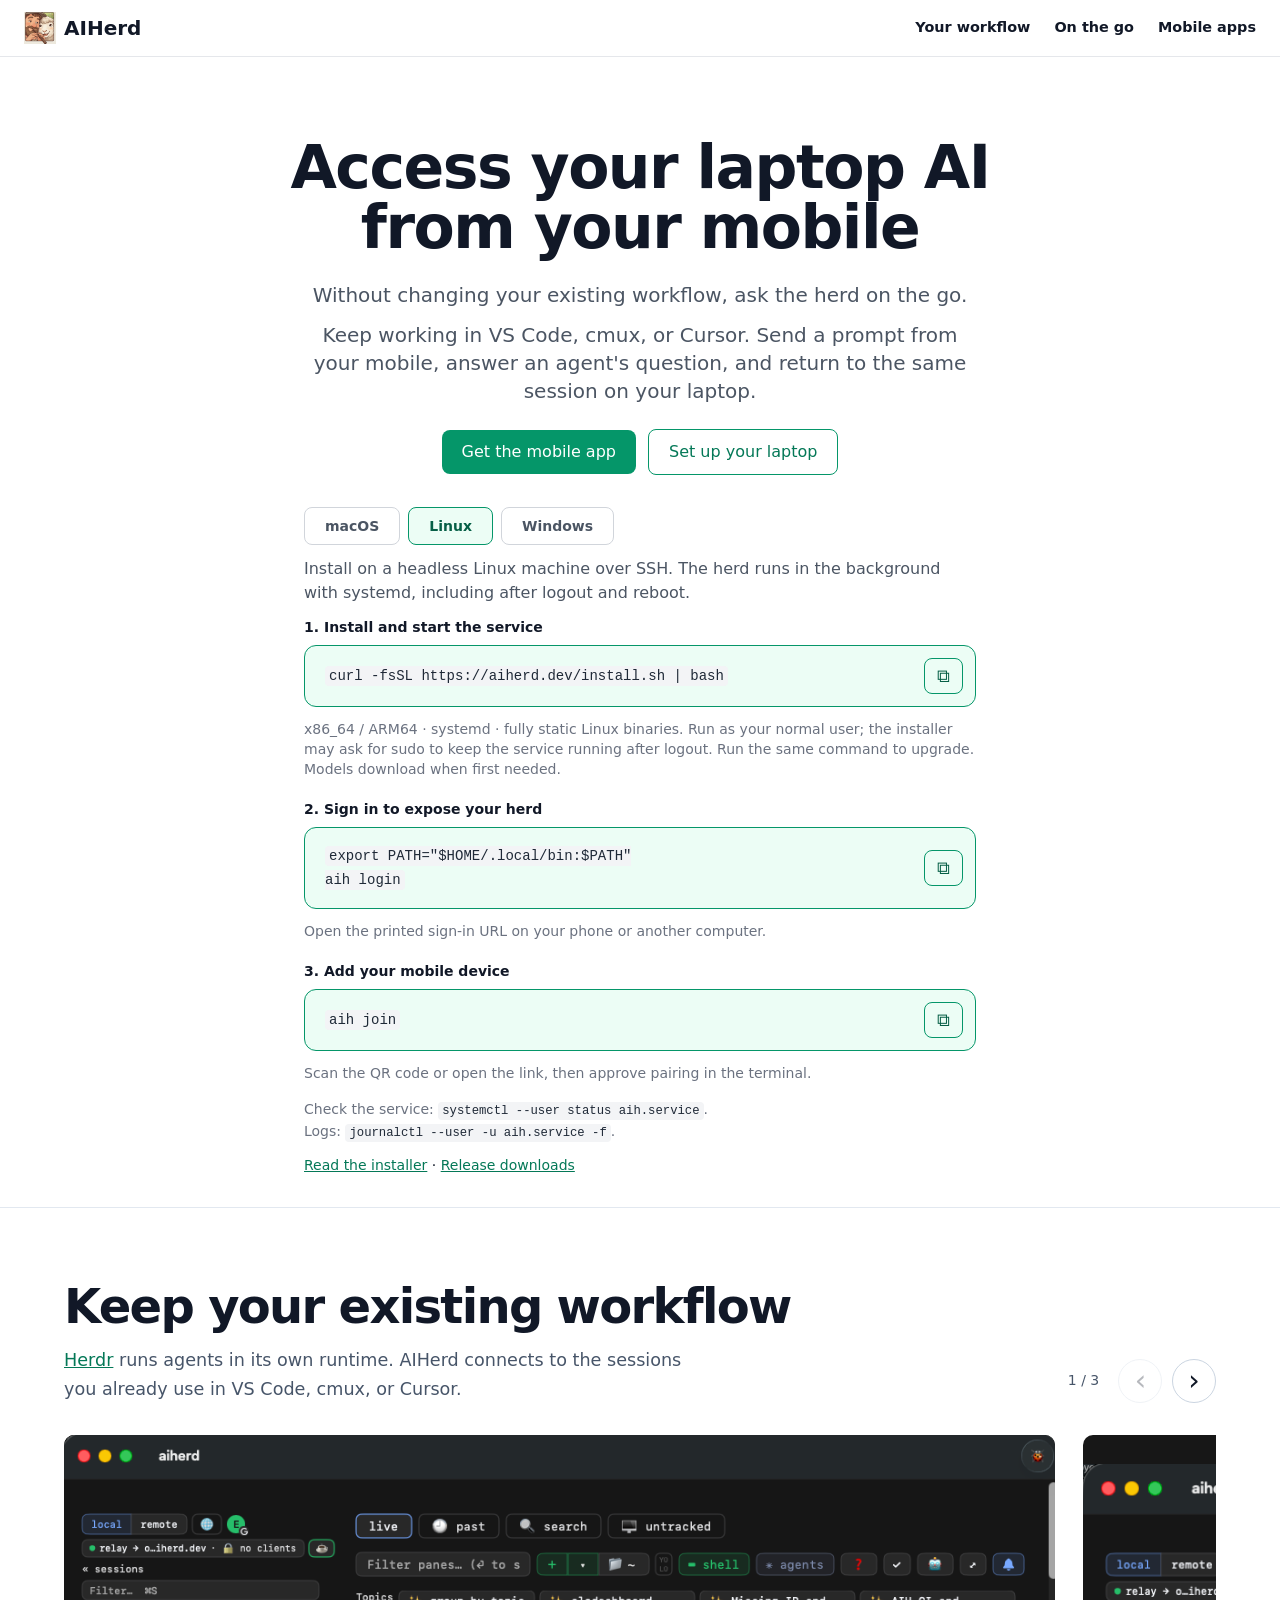
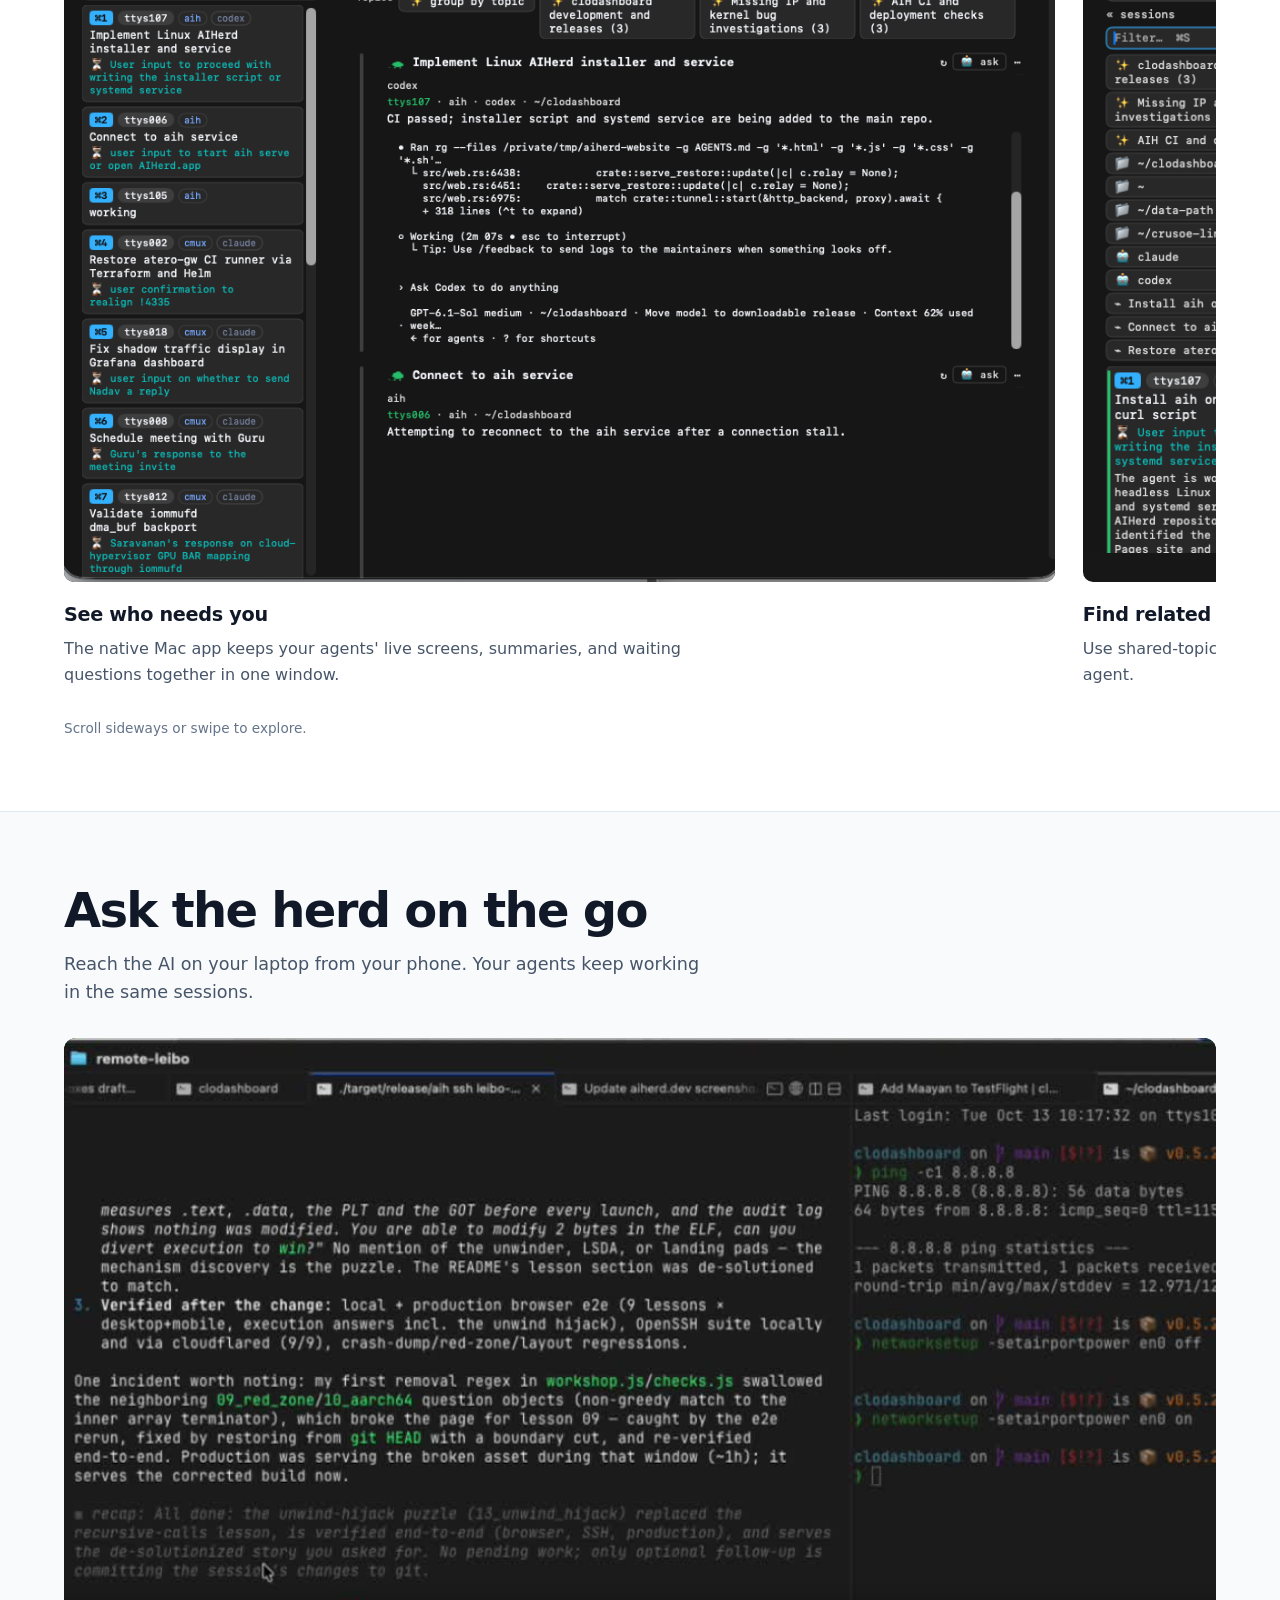
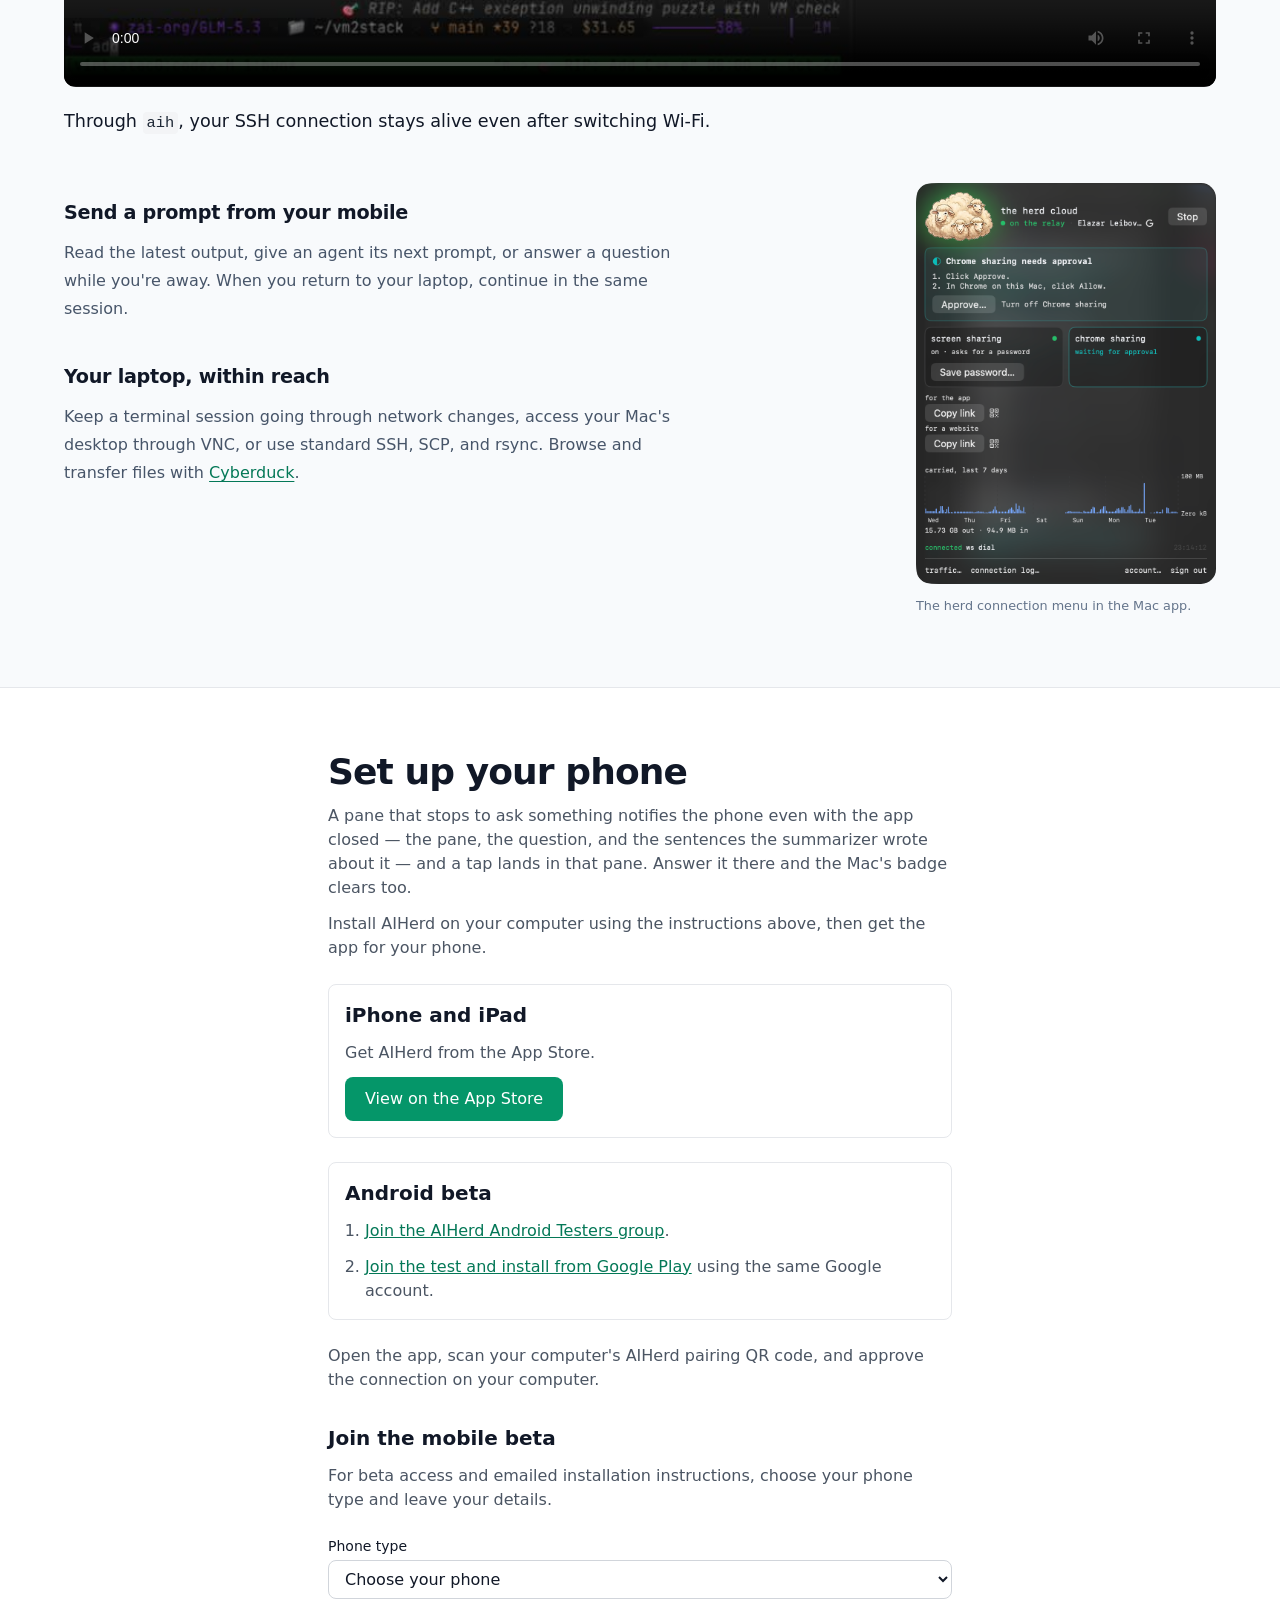
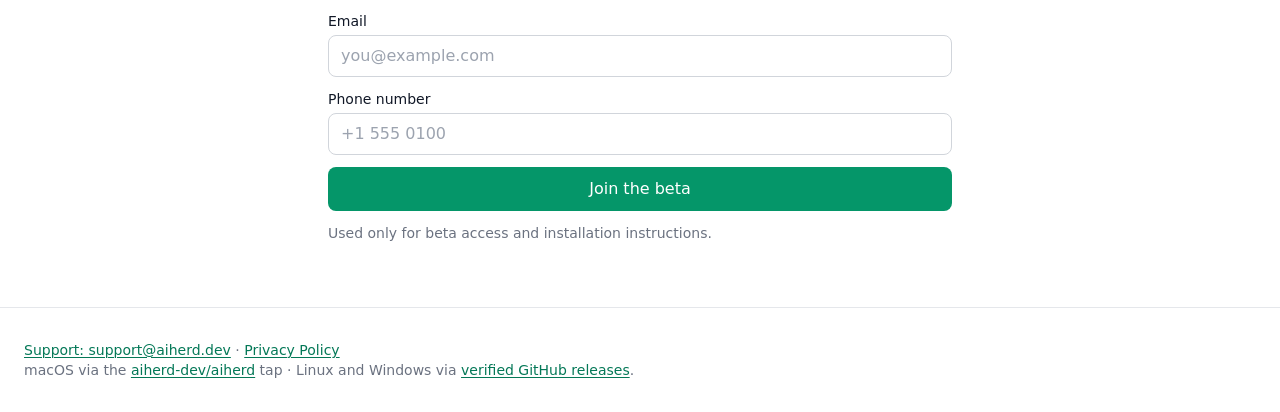
==== commit a68b507f: "Lead homepage with mobile access to existing laptop AI sessions" ====
--- a/docs/index.html
+++ b/docs/index.html
@@ -2,9 +2,9 @@
 <html lang="en">
 <head>
 <meta charset="utf-8">
-<title>AIHerd — watch every coding agent in one dashboard</title>
+<title>AIHerd — access your laptop AI from your mobile</title>
 <meta name="viewport" content="width=device-width, initial-scale=1">
-<meta name="description" content="AIHerd watches your terminal panes, spots when a CLI coding agent is waiting on you, and lets you answer it from one dashboard. 100% local.">
+<meta name="description" content="Access your laptop AI from your mobile without changing your workflow. Keep working in VS Code, cmux, or Cursor and send a prompt to your coding agents on the go.">
 <link rel="icon" href="favicon.ico" sizes="any">
 <link rel="icon" type="image/png" href="img/icon.png">
 <link rel="apple-touch-icon" href="img/icon.png">
@@ -20,8 +20,8 @@
       <span class="text-xl font-semibold">AIHerd</span>
     </a>
     <div class="section-links">
-      <a href="#local-agents">Local agents</a>
-      <a href="#remote-access">Remote access</a>
+      <a href="#local-agents">Your workflow</a>
+      <a href="#remote-access">On the go</a>
       <a href="#beta">Mobile apps</a>
     </div>
   </nav>
@@ -32,16 +32,22 @@
 <!-- Hero -->
 <section class="mx-auto max-w-screen-xl px-4 pt-12 pb-8 text-center lg:px-6 lg:pt-20">
   <h1 class="mx-auto max-w-4xl text-4xl font-extrabold leading-tight tracking-tight sm:text-5xl lg:text-6xl">
-    Watch every coding agent in one dashboard
+    Access your laptop AI<br class="hidden sm:block"> from your mobile
   </h1>
   <p class="lead mx-auto mt-6 max-w-2xl text-lg sm:text-xl">
-    You have six coding agents running in six panes. Five are working and one is
-    blocked on a yes/no question. AIHerd tells you which — 100% local, and it
-    follows Ghostty, iTerm2, Terminal, tmux, cmux and Orca.
+    Without changing your existing workflow, ask the herd on the go.
   </p>
+  <p class="lead mx-auto mt-3 max-w-2xl text-lg sm:text-xl">
+    Keep working in VS Code, cmux, or Cursor. Send a prompt from your mobile,
+    answer an agent's question, and return to the same session on your laptop.
+  </p>
+  <div class="mx-auto mt-6 flex max-w-2xl flex-col items-center justify-center gap-3 sm:flex-row">
+    <a href="#beta" class="rounded-lg bg-primary-600 px-5 py-2.5 font-medium text-white hover:bg-primary-700 focus:outline-none focus:ring-2 focus:ring-primary-400">Get the mobile app</a>
+    <a href="#install" class="rounded-lg border border-primary-600 px-5 py-2.5 font-medium text-primary-700 hover:bg-primary-50 focus:outline-none focus:ring-2 focus:ring-primary-400 dark:text-primary-400 dark:hover:bg-primary-500/10">Set up your laptop</a>
+  </div>
 
   <!-- All platforms share one installation entry point. -->
-  <div id="install" class="mx-auto mt-8 max-w-2xl text-left">
+  <div id="install" class="mx-auto mt-8 max-w-2xl scroll-mt-20 text-left">
     <div role="tablist" aria-label="Installation platform" class="mb-3 flex gap-2">
       <button id="mac-tab" type="button" role="tab" aria-controls="mac-install" aria-selected="true" tabindex="0" class="install-tab" data-platform="mac">macOS</button>
       <button id="linux-tab" type="button" role="tab" aria-controls="linux-install" aria-selected="false" tabindex="-1" class="install-tab" data-platform="linux">Linux</button>
@@ -109,8 +115,8 @@
   <div class="feature-wrap">
     <div class="section-heading">
       <div>
-        <h2 id="local-heading">Local agents</h2>
-        <p>Live screens, waiting questions, and session history. Your agents together on your Mac.</p>
+        <h2 id="local-heading">Keep your existing workflow</h2>
+        <p><a href="https://herdr.dev/core/" class="text-primary-700 underline dark:text-primary-400">Herdr</a> runs agents in its own runtime. AIHerd connects to the sessions you already use in VS Code, cmux, or Cursor.</p>
       </div>
       <div class="gallery-controls" hidden>
         <span id="gallery-position" aria-live="polite">1 / 3</span>
@@ -140,8 +146,8 @@
   <div class="feature-wrap">
     <div class="section-heading">
       <div>
-        <h2 id="remote-heading">Remote access</h2>
-        <p>Your Mac, wherever you are. Connect from mobile, SSH, or VNC.</p>
+        <h2 id="remote-heading">Ask the herd on the go</h2>
+        <p>Reach the AI on your laptop from your phone. Your agents keep working in the same sessions.</p>
       </div>
     </div>
     <figure class="remote-demo">
@@ -153,10 +159,10 @@
     </figure>
     <div class="remote-details">
       <div class="remote-copy">
-        <h3>The tools you already use</h3>
-        <p>Use standard SSH, SCP, and rsync. AIHerd speaks 100% standard SSH and SFTP, so you can also browse and transfer files with <a href="https://cyberduck.io/">Cyberduck</a>.</p>
-        <h3>Your herd on the go</h3>
-        <p>Open your agents on mobile, keep a terminal session going through network changes, or access your Mac's desktop through VNC. The herd connection menu brings your remote access together.</p>
+        <h3>Send a prompt from your mobile</h3>
+        <p>Read the latest output, give an agent its next prompt, or answer a question while you're away. When you return to your laptop, continue in the same session.</p>
+        <h3>Your laptop, within reach</h3>
+        <p>Keep a terminal session going through network changes, access your Mac's desktop through VNC, or use standard SSH, SCP, and rsync. Browse and transfer files with <a href="https://cyberduck.io/">Cyberduck</a>.</p>
       </div>
       <figure class="herd-connection">
         <img src="img/mac-connection.png" width="808" height="1078" loading="lazy" alt="The native Mac app's herd cloud connection menu with relay status, screen sharing, mobile and website links, and connection traffic">
--- a/docs/css/site.css
+++ b/docs/css/site.css
@@ -1,2 +1,2 @@
 *,:after,:before{--tw-border-spacing-x:0;--tw-border-spacing-y:0;--tw-translate-x:0;--tw-translate-y:0;--tw-rotate:0;--tw-skew-x:0;--tw-skew-y:0;--tw-scale-x:1;--tw-scale-y:1;--tw-pan-x: ;--tw-pan-y: ;--tw-pinch-zoom: ;--tw-scroll-snap-strictness:proximity;--tw-gradient-from-position: ;--tw-gradient-via-position: ;--tw-gradient-to-position: ;--tw-ordinal: ;--tw-slashed-zero: ;--tw-numeric-figure: ;--tw-numeric-spacing: ;--tw-numeric-fraction: ;--tw-ring-inset: ;--tw-ring-offset-width:0px;--tw-ring-offset-color:#fff;--tw-ring-color:rgba(59,130,246,.5);--tw-ring-offset-shadow:0 0 #0000;--tw-ring-shadow:0 0 #0000;--tw-shadow:0 0 #0000;--tw-shadow-colored:0 0 #0000;--tw-blur: ;--tw-brightness: ;--tw-contrast: ;--tw-grayscale: ;--tw-hue-rotate: ;--tw-invert: ;--tw-saturate: ;--tw-sepia: ;--tw-drop-shadow: ;--tw-backdrop-blur: ;--tw-backdrop-brightness: ;--tw-backdrop-contrast: ;--tw-backdrop-grayscale: ;--tw-backdrop-hue-rotate: ;--tw-backdrop-invert: ;--tw-backdrop-opacity: ;--tw-backdrop-saturate: ;--tw-backdrop-sepia: ;--tw-contain-size: ;--tw-contain-layout: ;--tw-contain-paint: ;--tw-contain-style: }::backdrop{--tw-border-spacing-x:0;--tw-border-spacing-y:0;--tw-translate-x:0;--tw-translate-y:0;--tw-rotate:0;--tw-skew-x:0;--tw-skew-y:0;--tw-scale-x:1;--tw-scale-y:1;--tw-pan-x: ;--tw-pan-y: ;--tw-pinch-zoom: ;--tw-scroll-snap-strictness:proximity;--tw-gradient-from-position: ;--tw-gradient-via-position: ;--tw-gradient-to-position: ;--tw-ordinal: ;--tw-slashed-zero: ;--tw-numeric-figure: ;--tw-numeric-spacing: ;--tw-numeric-fraction: ;--tw-ring-inset: ;--tw-ring-offset-width:0px;--tw-ring-offset-color:#fff;--tw-ring-color:rgba(59,130,246,.5);--tw-ring-offset-shadow:0 0 #0000;--tw-ring-shadow:0 0 #0000;--tw-shadow:0 0 #0000;--tw-shadow-colored:0 0 #0000;--tw-blur: ;--tw-brightness: ;--tw-contrast: ;--tw-grayscale: ;--tw-hue-rotate: ;--tw-invert: ;--tw-saturate: ;--tw-sepia: ;--tw-drop-shadow: ;--tw-backdrop-blur: ;--tw-backdrop-brightness: ;--tw-backdrop-contrast: ;--tw-backdrop-grayscale: ;--tw-backdrop-hue-rotate: ;--tw-backdrop-invert: ;--tw-backdrop-opacity: ;--tw-backdrop-saturate: ;--tw-backdrop-sepia: ;--tw-contain-size: ;--tw-contain-layout: ;--tw-contain-paint: ;--tw-contain-style: }
-/*! tailwindcss v3.4.19 | MIT License | https://tailwindcss.com*/*,:after,:before{box-sizing:border-box;border:0 solid #e5e7eb}:after,:before{--tw-content:""}:host,html{line-height:1.5;-webkit-text-size-adjust:100%;-moz-tab-size:4;-o-tab-size:4;tab-size:4;font-family:ui-sans-serif,system-ui,sans-serif,Apple Color Emoji,Segoe UI Emoji,Segoe UI Symbol,Noto Color Emoji;font-feature-settings:normal;font-variation-settings:normal;-webkit-tap-highlight-color:transparent}body{margin:0;line-height:inherit}hr{height:0;color:inherit;border-top-width:1px}abbr:where([title]){-webkit-text-decoration:underline dotted;text-decoration:underline dotted}h1,h2,h3,h4,h5,h6{font-size:inherit;font-weight:inherit}a{color:inherit;text-decoration:inherit}b,strong{font-weight:bolder}code,kbd,pre,samp{font-family:ui-monospace,SFMono-Regular,Menlo,Monaco,Consolas,Liberation Mono,Courier New,monospace;font-feature-settings:normal;font-variation-settings:normal;font-size:1em}small{font-size:80%}sub,sup{font-size:75%;line-height:0;position:relative;vertical-align:baseline}sub{bottom:-.25em}sup{top:-.5em}table{text-indent:0;border-color:inherit;border-collapse:collapse}button,input,optgroup,select,textarea{font-family:inherit;font-feature-settings:inherit;font-variation-settings:inherit;font-size:100%;font-weight:inherit;line-height:inherit;letter-spacing:inherit;color:inherit;margin:0;padding:0}button,select{text-transform:none}button,input:where([type=button]),input:where([type=reset]),input:where([type=submit]){-webkit-appearance:button;background-color:transparent;background-image:none}:-moz-focusring{outline:auto}:-moz-ui-invalid{box-shadow:none}progress{vertical-align:baseline}::-webkit-inner-spin-button,::-webkit-outer-spin-button{height:auto}[type=search]{-webkit-appearance:textfield;outline-offset:-2px}::-webkit-search-decoration{-webkit-appearance:none}::-webkit-file-upload-button{-webkit-appearance:button;font:inherit}summary{display:list-item}blockquote,dd,dl,figure,h1,h2,h3,h4,h5,h6,hr,p,pre{margin:0}fieldset{margin:0}fieldset,legend{padding:0}menu,ol,ul{list-style:none;margin:0;padding:0}dialog{padding:0}textarea{resize:vertical}input::-moz-placeholder,textarea::-moz-placeholder{opacity:1;color:#9ca3af}input::placeholder,textarea::placeholder{opacity:1;color:#9ca3af}[role=button],button{cursor:pointer}:disabled{cursor:default}audio,canvas,embed,iframe,img,object,svg,video{display:block;vertical-align:middle}img,video{max-width:100%;height:auto}[hidden]:where(:not([hidden=until-found])){display:none}code{border-radius:.25rem;--tw-bg-opacity:1;background-color:rgb(243 244 246/var(--tw-bg-opacity,1));padding:.125rem .25rem;font-family:ui-monospace,SFMono-Regular,Menlo,Monaco,Consolas,Liberation Mono,Courier New,monospace;font-size:.875em;--tw-text-opacity:1;color:rgb(31 41 55/var(--tw-text-opacity,1))}@media (prefers-color-scheme:dark){code{--tw-bg-opacity:1;background-color:rgb(31 41 55/var(--tw-bg-opacity,1));--tw-text-opacity:1;color:rgb(229 231 235/var(--tw-text-opacity,1))}}.prose-block a{font-weight:500;--tw-text-opacity:1;color:rgb(4 120 87/var(--tw-text-opacity,1));text-decoration-line:underline;text-decoration-thickness:1px;text-underline-offset:2px}@media (prefers-color-scheme:dark){.prose-block a{--tw-text-opacity:1;color:rgb(52 211 153/var(--tw-text-opacity,1))}}.install-tab{border-radius:.5rem;border-width:1px;--tw-border-opacity:1;border-color:rgb(209 213 219/var(--tw-border-opacity,1));padding:.5rem 1.25rem;font-size:.875rem;line-height:1.25rem;font-weight:600;--tw-text-opacity:1;color:rgb(75 85 99/var(--tw-text-opacity,1))}.install-tab:hover{--tw-bg-opacity:1;background-color:rgb(243 244 246/var(--tw-bg-opacity,1))}.install-tab:focus{outline:2px solid transparent;outline-offset:2px;--tw-ring-offset-shadow:var(--tw-ring-inset) 0 0 0 var(--tw-ring-offset-width) var(--tw-ring-offset-color);--tw-ring-shadow:var(--tw-ring-inset) 0 0 0 calc(2px + var(--tw-ring-offset-width)) var(--tw-ring-color);box-shadow:var(--tw-ring-offset-shadow),var(--tw-ring-shadow),var(--tw-shadow,0 0 #0000);--tw-ring-opacity:1;--tw-ring-color:rgb(52 211 153/var(--tw-ring-opacity,1))}@media (prefers-color-scheme:dark){.install-tab{--tw-border-opacity:1;border-color:rgb(75 85 99/var(--tw-border-opacity,1));--tw-text-opacity:1;color:rgb(209 213 219/var(--tw-text-opacity,1))}.install-tab:hover{--tw-bg-opacity:1;background-color:rgb(31 41 55/var(--tw-bg-opacity,1))}}.install-tab[aria-selected=true]{--tw-border-opacity:1;border-color:rgb(5 150 105/var(--tw-border-opacity,1));--tw-bg-opacity:1;background-color:rgb(236 253 245/var(--tw-bg-opacity,1));--tw-text-opacity:1;color:rgb(6 95 70/var(--tw-text-opacity,1))}@media (prefers-color-scheme:dark){.install-tab[aria-selected=true]{--tw-border-opacity:1;border-color:rgb(16 185 129/var(--tw-border-opacity,1));background-color:rgba(16,185,129,.1);--tw-text-opacity:1;color:rgb(110 231 183/var(--tw-text-opacity,1))}}.install-command{display:flex;flex-direction:column;gap:.5rem;border-radius:.75rem;border-width:1px;--tw-border-opacity:1;border-color:rgb(5 150 105/var(--tw-border-opacity,1));--tw-bg-opacity:1;background-color:rgb(236 253 245/var(--tw-bg-opacity,1));padding:.75rem}@media (min-width:640px){.install-command{flex-direction:row;align-items:center}}@media (prefers-color-scheme:dark){.install-command{border-color:rgba(16,185,129,.6);background-color:rgba(16,185,129,.1)}}.copy-command{flex-shrink:0;border-radius:.5rem;border-width:1px;--tw-border-opacity:1;border-color:rgb(5 150 105/var(--tw-border-opacity,1));padding:.5rem 1rem;font-size:1.125rem;line-height:1.75rem;line-height:1;--tw-text-opacity:1;color:rgb(6 95 70/var(--tw-text-opacity,1))}.copy-command:hover{--tw-bg-opacity:1;background-color:rgb(209 250 229/var(--tw-bg-opacity,1))}.copy-command:focus{outline:2px solid transparent;outline-offset:2px;--tw-ring-offset-shadow:var(--tw-ring-inset) 0 0 0 var(--tw-ring-offset-width) var(--tw-ring-offset-color);--tw-ring-shadow:var(--tw-ring-inset) 0 0 0 calc(2px + var(--tw-ring-offset-width)) var(--tw-ring-color);box-shadow:var(--tw-ring-offset-shadow),var(--tw-ring-shadow),var(--tw-shadow,0 0 #0000);--tw-ring-opacity:1;--tw-ring-color:rgb(52 211 153/var(--tw-ring-opacity,1))}@media (min-width:640px){.copy-command{padding-left:.75rem;padding-right:.75rem}}@media (prefers-color-scheme:dark){.copy-command{border-color:rgba(16,185,129,.6);--tw-text-opacity:1;color:rgb(110 231 183/var(--tw-text-opacity,1))}.copy-command:hover{background-color:rgba(16,185,129,.2)}}.lead{--tw-text-opacity:1;color:rgb(75 85 99/var(--tw-text-opacity,1))}@media (prefers-color-scheme:dark){.lead{--tw-text-opacity:1;color:rgb(209 213 219/var(--tw-text-opacity,1))}}.static{position:static}.fixed{position:fixed}.sticky{position:sticky}.top-0{top:0}.z-20{z-index:20}.mx-auto{margin-left:auto;margin-right:auto}.mb-2{margin-bottom:.5rem}.mb-3{margin-bottom:.75rem}.mt-1{margin-top:.25rem}.mt-3{margin-top:.75rem}.mt-4{margin-top:1rem}.mt-5{margin-top:1.25rem}.mt-6{margin-top:1.5rem}.mt-8{margin-top:2rem}.block{display:block}.inline-block{display:inline-block}.flex{display:flex}.hidden{display:none}.h-8{height:2rem}.w-8{width:2rem}.w-full{width:100%}.max-w-2xl{max-width:42rem}.max-w-4xl{max-width:56rem}.max-w-screen-xl{max-width:1280px}.flex-1{flex:1 1 0%}.resize{resize:both}.scroll-mt-20{scroll-margin-top:5rem}.list-decimal{list-style-type:decimal}.items-center{align-items:center}.justify-between{justify-content:space-between}.gap-2{gap:.5rem}.space-y-3>:not([hidden])~:not([hidden]){--tw-space-y-reverse:0;margin-top:calc(.75rem*(1 - var(--tw-space-y-reverse)));margin-bottom:calc(.75rem*var(--tw-space-y-reverse))}.space-y-6>:not([hidden])~:not([hidden]){--tw-space-y-reverse:0;margin-top:calc(1.5rem*(1 - var(--tw-space-y-reverse)));margin-bottom:calc(1.5rem*var(--tw-space-y-reverse))}.overflow-x-auto{overflow-x:auto}.rounded-lg{border-radius:.5rem}.border{border-width:1px}.border-b{border-bottom-width:1px}.border-t{border-top-width:1px}.border-gray-200{--tw-border-opacity:1;border-color:rgb(229 231 235/var(--tw-border-opacity,1))}.border-gray-300{--tw-border-opacity:1;border-color:rgb(209 213 219/var(--tw-border-opacity,1))}.border-primary-600{--tw-border-opacity:1;border-color:rgb(5 150 105/var(--tw-border-opacity,1))}.bg-primary-50{--tw-bg-opacity:1;background-color:rgb(236 253 245/var(--tw-bg-opacity,1))}.bg-primary-600{--tw-bg-opacity:1;background-color:rgb(5 150 105/var(--tw-bg-opacity,1))}.bg-white{--tw-bg-opacity:1;background-color:rgb(255 255 255/var(--tw-bg-opacity,1))}.bg-white\/90{background-color:hsla(0,0%,100%,.9)}.p-4{padding:1rem}.px-2{padding-left:.5rem;padding-right:.5rem}.px-3{padding-left:.75rem;padding-right:.75rem}.px-4{padding-left:1rem;padding-right:1rem}.px-5{padding-left:1.25rem;padding-right:1.25rem}.py-1{padding-top:.25rem;padding-bottom:.25rem}.py-12{padding-top:3rem;padding-bottom:3rem}.py-2{padding-top:.5rem;padding-bottom:.5rem}.py-2\.5{padding-top:.625rem;padding-bottom:.625rem}.py-3{padding-top:.75rem;padding-bottom:.75rem}.py-8{padding-top:2rem}.pb-8,.py-8{padding-bottom:2rem}.pl-5{padding-left:1.25rem}.pt-12{padding-top:3rem}.text-left{text-align:left}.text-center{text-align:center}.font-mono{font-family:ui-monospace,SFMono-Regular,Menlo,Monaco,Consolas,Liberation Mono,Courier New,monospace}.text-3xl{font-size:1.875rem;line-height:2.25rem}.text-4xl{font-size:2.25rem;line-height:2.5rem}.text-lg{font-size:1.125rem;line-height:1.75rem}.text-sm{font-size:.875rem;line-height:1.25rem}.text-xl{font-size:1.25rem;line-height:1.75rem}.font-extrabold{font-weight:800}.font-medium{font-weight:500}.font-semibold{font-weight:600}.leading-tight{line-height:1.25}.tracking-tight{letter-spacing:-.025em}.text-gray-500{--tw-text-opacity:1;color:rgb(107 114 128/var(--tw-text-opacity,1))}.text-gray-900{--tw-text-opacity:1;color:rgb(17 24 39/var(--tw-text-opacity,1))}.text-primary-700{--tw-text-opacity:1;color:rgb(4 120 87/var(--tw-text-opacity,1))}.text-primary-900{--tw-text-opacity:1;color:rgb(6 78 59/var(--tw-text-opacity,1))}.text-white{--tw-text-opacity:1;color:rgb(255 255 255/var(--tw-text-opacity,1))}.underline{text-decoration-line:underline}.antialiased{-webkit-font-smoothing:antialiased;-moz-osx-font-smoothing:grayscale}.backdrop-blur{--tw-backdrop-blur:blur(8px);-webkit-backdrop-filter:var(--tw-backdrop-blur) var(--tw-backdrop-brightness) var(--tw-backdrop-contrast) var(--tw-backdrop-grayscale) var(--tw-backdrop-hue-rotate) var(--tw-backdrop-invert) var(--tw-backdrop-opacity) var(--tw-backdrop-saturate) var(--tw-backdrop-sepia);backdrop-filter:var(--tw-backdrop-blur) var(--tw-backdrop-brightness) var(--tw-backdrop-contrast) var(--tw-backdrop-grayscale) var(--tw-backdrop-hue-rotate) var(--tw-backdrop-invert) var(--tw-backdrop-opacity) var(--tw-backdrop-saturate) var(--tw-backdrop-sepia)}.hover\:bg-primary-700:hover{--tw-bg-opacity:1;background-color:rgb(4 120 87/var(--tw-bg-opacity,1))}.focus\:border-primary-600:focus{--tw-border-opacity:1;border-color:rgb(5 150 105/var(--tw-border-opacity,1))}.focus\:outline-none:focus{outline:2px solid transparent;outline-offset:2px}.focus\:ring-2:focus{--tw-ring-offset-shadow:var(--tw-ring-inset) 0 0 0 var(--tw-ring-offset-width) var(--tw-ring-offset-color);--tw-ring-shadow:var(--tw-ring-inset) 0 0 0 calc(2px + var(--tw-ring-offset-width)) var(--tw-ring-color);box-shadow:var(--tw-ring-offset-shadow),var(--tw-ring-shadow),var(--tw-shadow,0 0 #0000)}.focus\:ring-primary-400:focus{--tw-ring-opacity:1;--tw-ring-color:rgb(52 211 153/var(--tw-ring-opacity,1))}@media (min-width:640px){.sm\:text-4xl{font-size:2.25rem;line-height:2.5rem}.sm\:text-5xl{font-size:3rem;line-height:1}.sm\:text-base{font-size:1rem;line-height:1.5rem}.sm\:text-xl{font-size:1.25rem;line-height:1.75rem}}@media (min-width:1024px){.lg\:px-6{padding-left:1.5rem;padding-right:1.5rem}.lg\:py-16{padding-top:4rem;padding-bottom:4rem}.lg\:pt-20{padding-top:5rem}.lg\:text-6xl{font-size:3.75rem;line-height:1}}@media (prefers-color-scheme:dark){.dark\:border-gray-600{--tw-border-opacity:1;border-color:rgb(75 85 99/var(--tw-border-opacity,1))}.dark\:border-gray-700{--tw-border-opacity:1;border-color:rgb(55 65 81/var(--tw-border-opacity,1))}.dark\:border-primary-500\/60{border-color:rgba(16,185,129,.6)}.dark\:bg-gray-800{--tw-bg-opacity:1;background-color:rgb(31 41 55/var(--tw-bg-opacity,1))}.dark\:bg-gray-900{--tw-bg-opacity:1;background-color:rgb(17 24 39/var(--tw-bg-opacity,1))}.dark\:bg-gray-900\/90{background-color:rgba(17,24,39,.9)}.dark\:bg-primary-500\/10{background-color:rgba(16,185,129,.1)}.dark\:text-gray-400{--tw-text-opacity:1;color:rgb(156 163 175/var(--tw-text-opacity,1))}.dark\:text-primary-200{--tw-text-opacity:1;color:rgb(167 243 208/var(--tw-text-opacity,1))}.dark\:text-primary-400{--tw-text-opacity:1;color:rgb(52 211 153/var(--tw-text-opacity,1))}.dark\:text-white{--tw-text-opacity:1;color:rgb(255 255 255/var(--tw-text-opacity,1))}}+/*! tailwindcss v3.4.19 | MIT License | https://tailwindcss.com*/*,:after,:before{box-sizing:border-box;border:0 solid #e5e7eb}:after,:before{--tw-content:""}:host,html{line-height:1.5;-webkit-text-size-adjust:100%;-moz-tab-size:4;-o-tab-size:4;tab-size:4;font-family:ui-sans-serif,system-ui,sans-serif,Apple Color Emoji,Segoe UI Emoji,Segoe UI Symbol,Noto Color Emoji;font-feature-settings:normal;font-variation-settings:normal;-webkit-tap-highlight-color:transparent}body{margin:0;line-height:inherit}hr{height:0;color:inherit;border-top-width:1px}abbr:where([title]){-webkit-text-decoration:underline dotted;text-decoration:underline dotted}h1,h2,h3,h4,h5,h6{font-size:inherit;font-weight:inherit}a{color:inherit;text-decoration:inherit}b,strong{font-weight:bolder}code,kbd,pre,samp{font-family:ui-monospace,SFMono-Regular,Menlo,Monaco,Consolas,Liberation Mono,Courier New,monospace;font-feature-settings:normal;font-variation-settings:normal;font-size:1em}small{font-size:80%}sub,sup{font-size:75%;line-height:0;position:relative;vertical-align:baseline}sub{bottom:-.25em}sup{top:-.5em}table{text-indent:0;border-color:inherit;border-collapse:collapse}button,input,optgroup,select,textarea{font-family:inherit;font-feature-settings:inherit;font-variation-settings:inherit;font-size:100%;font-weight:inherit;line-height:inherit;letter-spacing:inherit;color:inherit;margin:0;padding:0}button,select{text-transform:none}button,input:where([type=button]),input:where([type=reset]),input:where([type=submit]){-webkit-appearance:button;background-color:transparent;background-image:none}:-moz-focusring{outline:auto}:-moz-ui-invalid{box-shadow:none}progress{vertical-align:baseline}::-webkit-inner-spin-button,::-webkit-outer-spin-button{height:auto}[type=search]{-webkit-appearance:textfield;outline-offset:-2px}::-webkit-search-decoration{-webkit-appearance:none}::-webkit-file-upload-button{-webkit-appearance:button;font:inherit}summary{display:list-item}blockquote,dd,dl,figure,h1,h2,h3,h4,h5,h6,hr,p,pre{margin:0}fieldset{margin:0}fieldset,legend{padding:0}menu,ol,ul{list-style:none;margin:0;padding:0}dialog{padding:0}textarea{resize:vertical}input::-moz-placeholder,textarea::-moz-placeholder{opacity:1;color:#9ca3af}input::placeholder,textarea::placeholder{opacity:1;color:#9ca3af}[role=button],button{cursor:pointer}:disabled{cursor:default}audio,canvas,embed,iframe,img,object,svg,video{display:block;vertical-align:middle}img,video{max-width:100%;height:auto}[hidden]:where(:not([hidden=until-found])){display:none}code{border-radius:.25rem;--tw-bg-opacity:1;background-color:rgb(243 244 246/var(--tw-bg-opacity,1));padding:.125rem .25rem;font-family:ui-monospace,SFMono-Regular,Menlo,Monaco,Consolas,Liberation Mono,Courier New,monospace;font-size:.875em;--tw-text-opacity:1;color:rgb(31 41 55/var(--tw-text-opacity,1))}@media (prefers-color-scheme:dark){code{--tw-bg-opacity:1;background-color:rgb(31 41 55/var(--tw-bg-opacity,1));--tw-text-opacity:1;color:rgb(229 231 235/var(--tw-text-opacity,1))}}.prose-block a{font-weight:500;--tw-text-opacity:1;color:rgb(4 120 87/var(--tw-text-opacity,1));text-decoration-line:underline;text-decoration-thickness:1px;text-underline-offset:2px}@media (prefers-color-scheme:dark){.prose-block a{--tw-text-opacity:1;color:rgb(52 211 153/var(--tw-text-opacity,1))}}.install-tab{border-radius:.5rem;border-width:1px;--tw-border-opacity:1;border-color:rgb(209 213 219/var(--tw-border-opacity,1));padding:.5rem 1.25rem;font-size:.875rem;line-height:1.25rem;font-weight:600;--tw-text-opacity:1;color:rgb(75 85 99/var(--tw-text-opacity,1))}.install-tab:hover{--tw-bg-opacity:1;background-color:rgb(243 244 246/var(--tw-bg-opacity,1))}.install-tab:focus{outline:2px solid transparent;outline-offset:2px;--tw-ring-offset-shadow:var(--tw-ring-inset) 0 0 0 var(--tw-ring-offset-width) var(--tw-ring-offset-color);--tw-ring-shadow:var(--tw-ring-inset) 0 0 0 calc(2px + var(--tw-ring-offset-width)) var(--tw-ring-color);box-shadow:var(--tw-ring-offset-shadow),var(--tw-ring-shadow),var(--tw-shadow,0 0 #0000);--tw-ring-opacity:1;--tw-ring-color:rgb(52 211 153/var(--tw-ring-opacity,1))}@media (prefers-color-scheme:dark){.install-tab{--tw-border-opacity:1;border-color:rgb(75 85 99/var(--tw-border-opacity,1));--tw-text-opacity:1;color:rgb(209 213 219/var(--tw-text-opacity,1))}.install-tab:hover{--tw-bg-opacity:1;background-color:rgb(31 41 55/var(--tw-bg-opacity,1))}}.install-tab[aria-selected=true]{--tw-border-opacity:1;border-color:rgb(5 150 105/var(--tw-border-opacity,1));--tw-bg-opacity:1;background-color:rgb(236 253 245/var(--tw-bg-opacity,1));--tw-text-opacity:1;color:rgb(6 95 70/var(--tw-text-opacity,1))}@media (prefers-color-scheme:dark){.install-tab[aria-selected=true]{--tw-border-opacity:1;border-color:rgb(16 185 129/var(--tw-border-opacity,1));background-color:rgba(16,185,129,.1);--tw-text-opacity:1;color:rgb(110 231 183/var(--tw-text-opacity,1))}}.install-command{display:flex;flex-direction:column;gap:.5rem;border-radius:.75rem;border-width:1px;--tw-border-opacity:1;border-color:rgb(5 150 105/var(--tw-border-opacity,1));--tw-bg-opacity:1;background-color:rgb(236 253 245/var(--tw-bg-opacity,1));padding:.75rem}@media (min-width:640px){.install-command{flex-direction:row;align-items:center}}@media (prefers-color-scheme:dark){.install-command{border-color:rgba(16,185,129,.6);background-color:rgba(16,185,129,.1)}}.copy-command{flex-shrink:0;border-radius:.5rem;border-width:1px;--tw-border-opacity:1;border-color:rgb(5 150 105/var(--tw-border-opacity,1));padding:.5rem 1rem;font-size:1.125rem;line-height:1.75rem;line-height:1;--tw-text-opacity:1;color:rgb(6 95 70/var(--tw-text-opacity,1))}.copy-command:hover{--tw-bg-opacity:1;background-color:rgb(209 250 229/var(--tw-bg-opacity,1))}.copy-command:focus{outline:2px solid transparent;outline-offset:2px;--tw-ring-offset-shadow:var(--tw-ring-inset) 0 0 0 var(--tw-ring-offset-width) var(--tw-ring-offset-color);--tw-ring-shadow:var(--tw-ring-inset) 0 0 0 calc(2px + var(--tw-ring-offset-width)) var(--tw-ring-color);box-shadow:var(--tw-ring-offset-shadow),var(--tw-ring-shadow),var(--tw-shadow,0 0 #0000);--tw-ring-opacity:1;--tw-ring-color:rgb(52 211 153/var(--tw-ring-opacity,1))}@media (min-width:640px){.copy-command{padding-left:.75rem;padding-right:.75rem}}@media (prefers-color-scheme:dark){.copy-command{border-color:rgba(16,185,129,.6);--tw-text-opacity:1;color:rgb(110 231 183/var(--tw-text-opacity,1))}.copy-command:hover{background-color:rgba(16,185,129,.2)}}.lead{--tw-text-opacity:1;color:rgb(75 85 99/var(--tw-text-opacity,1))}@media (prefers-color-scheme:dark){.lead{--tw-text-opacity:1;color:rgb(209 213 219/var(--tw-text-opacity,1))}}.static{position:static}.fixed{position:fixed}.sticky{position:sticky}.top-0{top:0}.z-20{z-index:20}.mx-auto{margin-left:auto;margin-right:auto}.mb-2{margin-bottom:.5rem}.mb-3{margin-bottom:.75rem}.mt-1{margin-top:.25rem}.mt-3{margin-top:.75rem}.mt-4{margin-top:1rem}.mt-5{margin-top:1.25rem}.mt-6{margin-top:1.5rem}.mt-8{margin-top:2rem}.block{display:block}.inline-block{display:inline-block}.flex{display:flex}.hidden{display:none}.h-8{height:2rem}.w-8{width:2rem}.w-full{width:100%}.max-w-2xl{max-width:42rem}.max-w-4xl{max-width:56rem}.max-w-screen-xl{max-width:1280px}.flex-1{flex:1 1 0%}.resize{resize:both}.scroll-mt-20{scroll-margin-top:5rem}.list-decimal{list-style-type:decimal}.flex-col{flex-direction:column}.items-center{align-items:center}.justify-center{justify-content:center}.justify-between{justify-content:space-between}.gap-2{gap:.5rem}.gap-3{gap:.75rem}.space-y-3>:not([hidden])~:not([hidden]){--tw-space-y-reverse:0;margin-top:calc(.75rem*(1 - var(--tw-space-y-reverse)));margin-bottom:calc(.75rem*var(--tw-space-y-reverse))}.space-y-6>:not([hidden])~:not([hidden]){--tw-space-y-reverse:0;margin-top:calc(1.5rem*(1 - var(--tw-space-y-reverse)));margin-bottom:calc(1.5rem*var(--tw-space-y-reverse))}.overflow-x-auto{overflow-x:auto}.rounded-lg{border-radius:.5rem}.border{border-width:1px}.border-b{border-bottom-width:1px}.border-t{border-top-width:1px}.border-gray-200{--tw-border-opacity:1;border-color:rgb(229 231 235/var(--tw-border-opacity,1))}.border-gray-300{--tw-border-opacity:1;border-color:rgb(209 213 219/var(--tw-border-opacity,1))}.border-primary-600{--tw-border-opacity:1;border-color:rgb(5 150 105/var(--tw-border-opacity,1))}.bg-primary-50{--tw-bg-opacity:1;background-color:rgb(236 253 245/var(--tw-bg-opacity,1))}.bg-primary-600{--tw-bg-opacity:1;background-color:rgb(5 150 105/var(--tw-bg-opacity,1))}.bg-white{--tw-bg-opacity:1;background-color:rgb(255 255 255/var(--tw-bg-opacity,1))}.bg-white\/90{background-color:hsla(0,0%,100%,.9)}.p-4{padding:1rem}.px-2{padding-left:.5rem;padding-right:.5rem}.px-3{padding-left:.75rem;padding-right:.75rem}.px-4{padding-left:1rem;padding-right:1rem}.px-5{padding-left:1.25rem;padding-right:1.25rem}.py-1{padding-top:.25rem;padding-bottom:.25rem}.py-12{padding-top:3rem;padding-bottom:3rem}.py-2{padding-top:.5rem;padding-bottom:.5rem}.py-2\.5{padding-top:.625rem;padding-bottom:.625rem}.py-3{padding-top:.75rem;padding-bottom:.75rem}.py-8{padding-top:2rem}.pb-8,.py-8{padding-bottom:2rem}.pl-5{padding-left:1.25rem}.pt-12{padding-top:3rem}.text-left{text-align:left}.text-center{text-align:center}.font-mono{font-family:ui-monospace,SFMono-Regular,Menlo,Monaco,Consolas,Liberation Mono,Courier New,monospace}.text-3xl{font-size:1.875rem;line-height:2.25rem}.text-4xl{font-size:2.25rem;line-height:2.5rem}.text-lg{font-size:1.125rem;line-height:1.75rem}.text-sm{font-size:.875rem;line-height:1.25rem}.text-xl{font-size:1.25rem;line-height:1.75rem}.font-extrabold{font-weight:800}.font-medium{font-weight:500}.font-semibold{font-weight:600}.leading-tight{line-height:1.25}.tracking-tight{letter-spacing:-.025em}.text-gray-500{--tw-text-opacity:1;color:rgb(107 114 128/var(--tw-text-opacity,1))}.text-gray-900{--tw-text-opacity:1;color:rgb(17 24 39/var(--tw-text-opacity,1))}.text-primary-700{--tw-text-opacity:1;color:rgb(4 120 87/var(--tw-text-opacity,1))}.text-primary-900{--tw-text-opacity:1;color:rgb(6 78 59/var(--tw-text-opacity,1))}.text-white{--tw-text-opacity:1;color:rgb(255 255 255/var(--tw-text-opacity,1))}.underline{text-decoration-line:underline}.antialiased{-webkit-font-smoothing:antialiased;-moz-osx-font-smoothing:grayscale}.backdrop-blur{--tw-backdrop-blur:blur(8px);-webkit-backdrop-filter:var(--tw-backdrop-blur) var(--tw-backdrop-brightness) var(--tw-backdrop-contrast) var(--tw-backdrop-grayscale) var(--tw-backdrop-hue-rotate) var(--tw-backdrop-invert) var(--tw-backdrop-opacity) var(--tw-backdrop-saturate) var(--tw-backdrop-sepia);backdrop-filter:var(--tw-backdrop-blur) var(--tw-backdrop-brightness) var(--tw-backdrop-contrast) var(--tw-backdrop-grayscale) var(--tw-backdrop-hue-rotate) var(--tw-backdrop-invert) var(--tw-backdrop-opacity) var(--tw-backdrop-saturate) var(--tw-backdrop-sepia)}.hover\:bg-primary-50:hover{--tw-bg-opacity:1;background-color:rgb(236 253 245/var(--tw-bg-opacity,1))}.hover\:bg-primary-700:hover{--tw-bg-opacity:1;background-color:rgb(4 120 87/var(--tw-bg-opacity,1))}.focus\:border-primary-600:focus{--tw-border-opacity:1;border-color:rgb(5 150 105/var(--tw-border-opacity,1))}.focus\:outline-none:focus{outline:2px solid transparent;outline-offset:2px}.focus\:ring-2:focus{--tw-ring-offset-shadow:var(--tw-ring-inset) 0 0 0 var(--tw-ring-offset-width) var(--tw-ring-offset-color);--tw-ring-shadow:var(--tw-ring-inset) 0 0 0 calc(2px + var(--tw-ring-offset-width)) var(--tw-ring-color);box-shadow:var(--tw-ring-offset-shadow),var(--tw-ring-shadow),var(--tw-shadow,0 0 #0000)}.focus\:ring-primary-400:focus{--tw-ring-opacity:1;--tw-ring-color:rgb(52 211 153/var(--tw-ring-opacity,1))}@media (min-width:640px){.sm\:block{display:block}.sm\:flex-row{flex-direction:row}.sm\:text-4xl{font-size:2.25rem;line-height:2.5rem}.sm\:text-5xl{font-size:3rem;line-height:1}.sm\:text-base{font-size:1rem;line-height:1.5rem}.sm\:text-xl{font-size:1.25rem;line-height:1.75rem}}@media (min-width:1024px){.lg\:px-6{padding-left:1.5rem;padding-right:1.5rem}.lg\:py-16{padding-top:4rem;padding-bottom:4rem}.lg\:pt-20{padding-top:5rem}.lg\:text-6xl{font-size:3.75rem;line-height:1}}@media (prefers-color-scheme:dark){.dark\:border-gray-600{--tw-border-opacity:1;border-color:rgb(75 85 99/var(--tw-border-opacity,1))}.dark\:border-gray-700{--tw-border-opacity:1;border-color:rgb(55 65 81/var(--tw-border-opacity,1))}.dark\:border-primary-500\/60{border-color:rgba(16,185,129,.6)}.dark\:bg-gray-800{--tw-bg-opacity:1;background-color:rgb(31 41 55/var(--tw-bg-opacity,1))}.dark\:bg-gray-900{--tw-bg-opacity:1;background-color:rgb(17 24 39/var(--tw-bg-opacity,1))}.dark\:bg-gray-900\/90{background-color:rgba(17,24,39,.9)}.dark\:bg-primary-500\/10{background-color:rgba(16,185,129,.1)}.dark\:text-gray-400{--tw-text-opacity:1;color:rgb(156 163 175/var(--tw-text-opacity,1))}.dark\:text-primary-200{--tw-text-opacity:1;color:rgb(167 243 208/var(--tw-text-opacity,1))}.dark\:text-primary-400{--tw-text-opacity:1;color:rgb(52 211 153/var(--tw-text-opacity,1))}.dark\:text-white{--tw-text-opacity:1;color:rgb(255 255 255/var(--tw-text-opacity,1))}.dark\:hover\:bg-primary-500\/10:hover{background-color:rgba(16,185,129,.1)}}
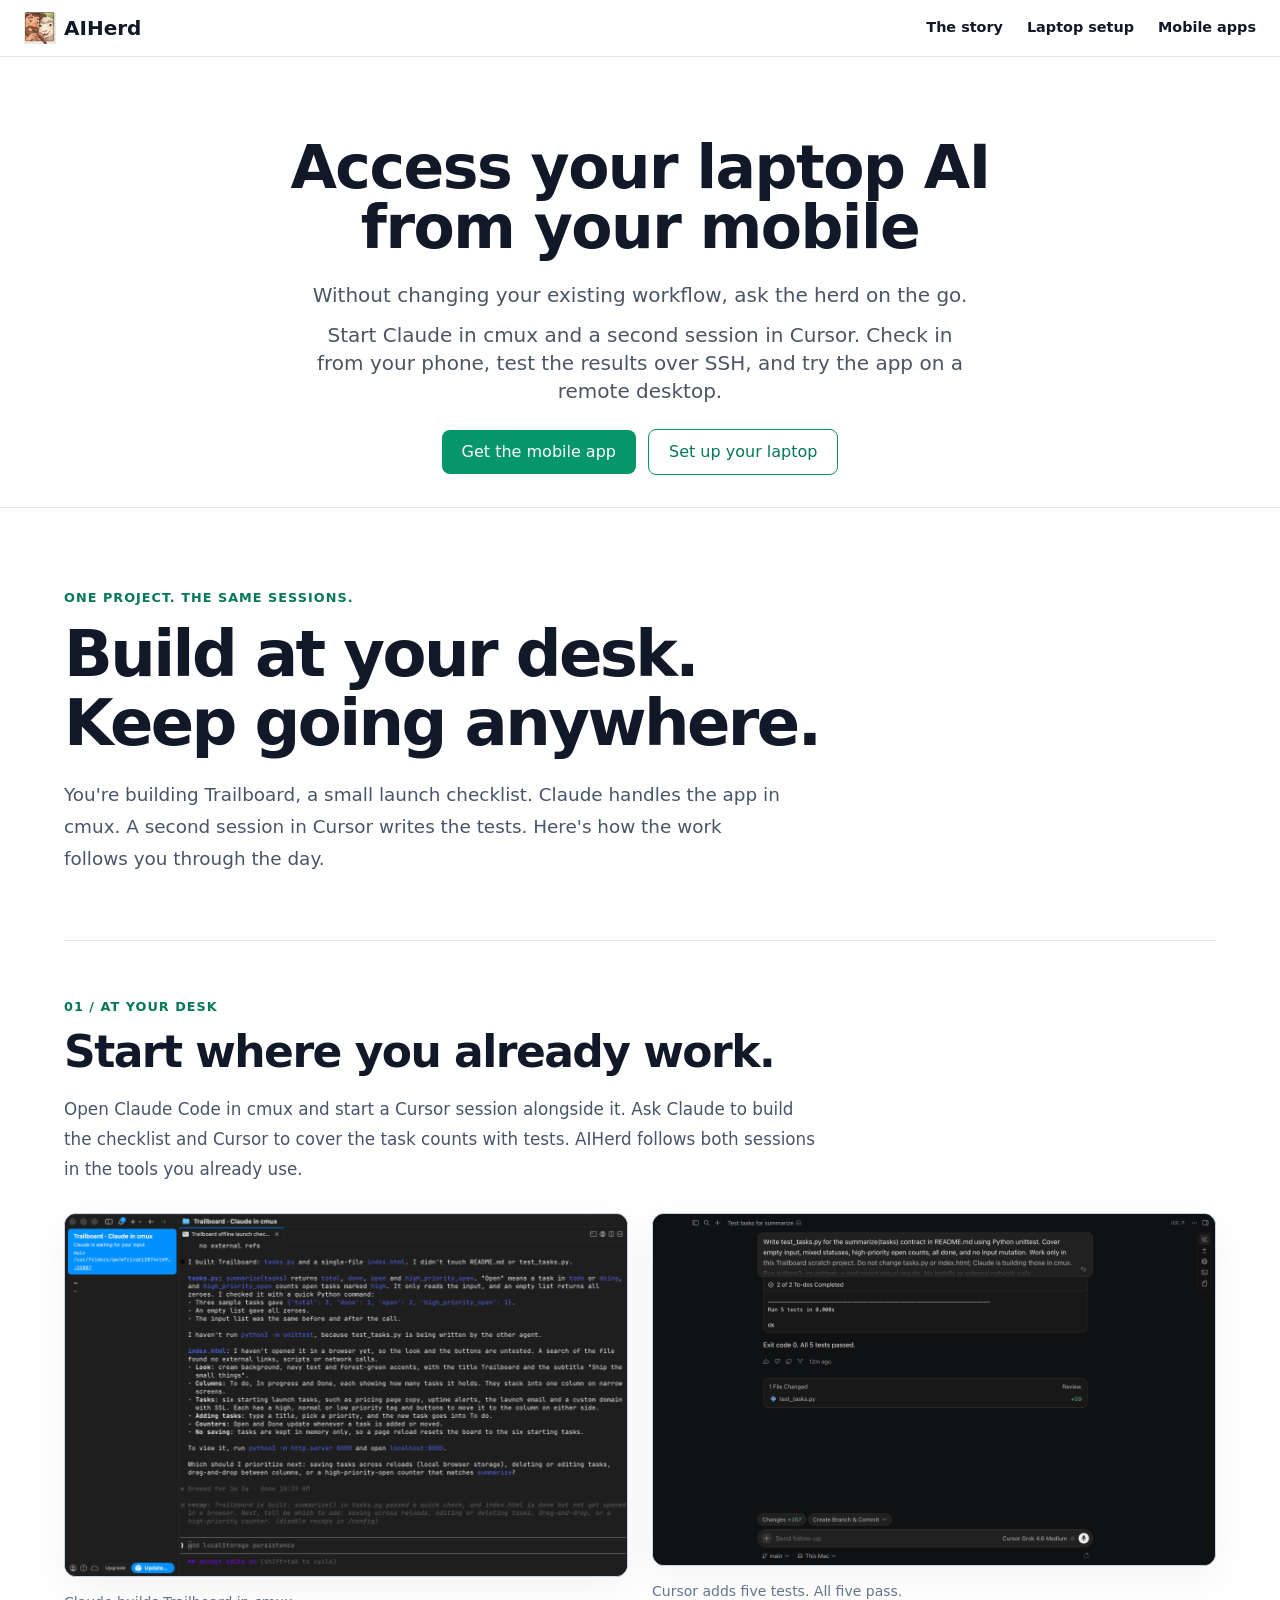
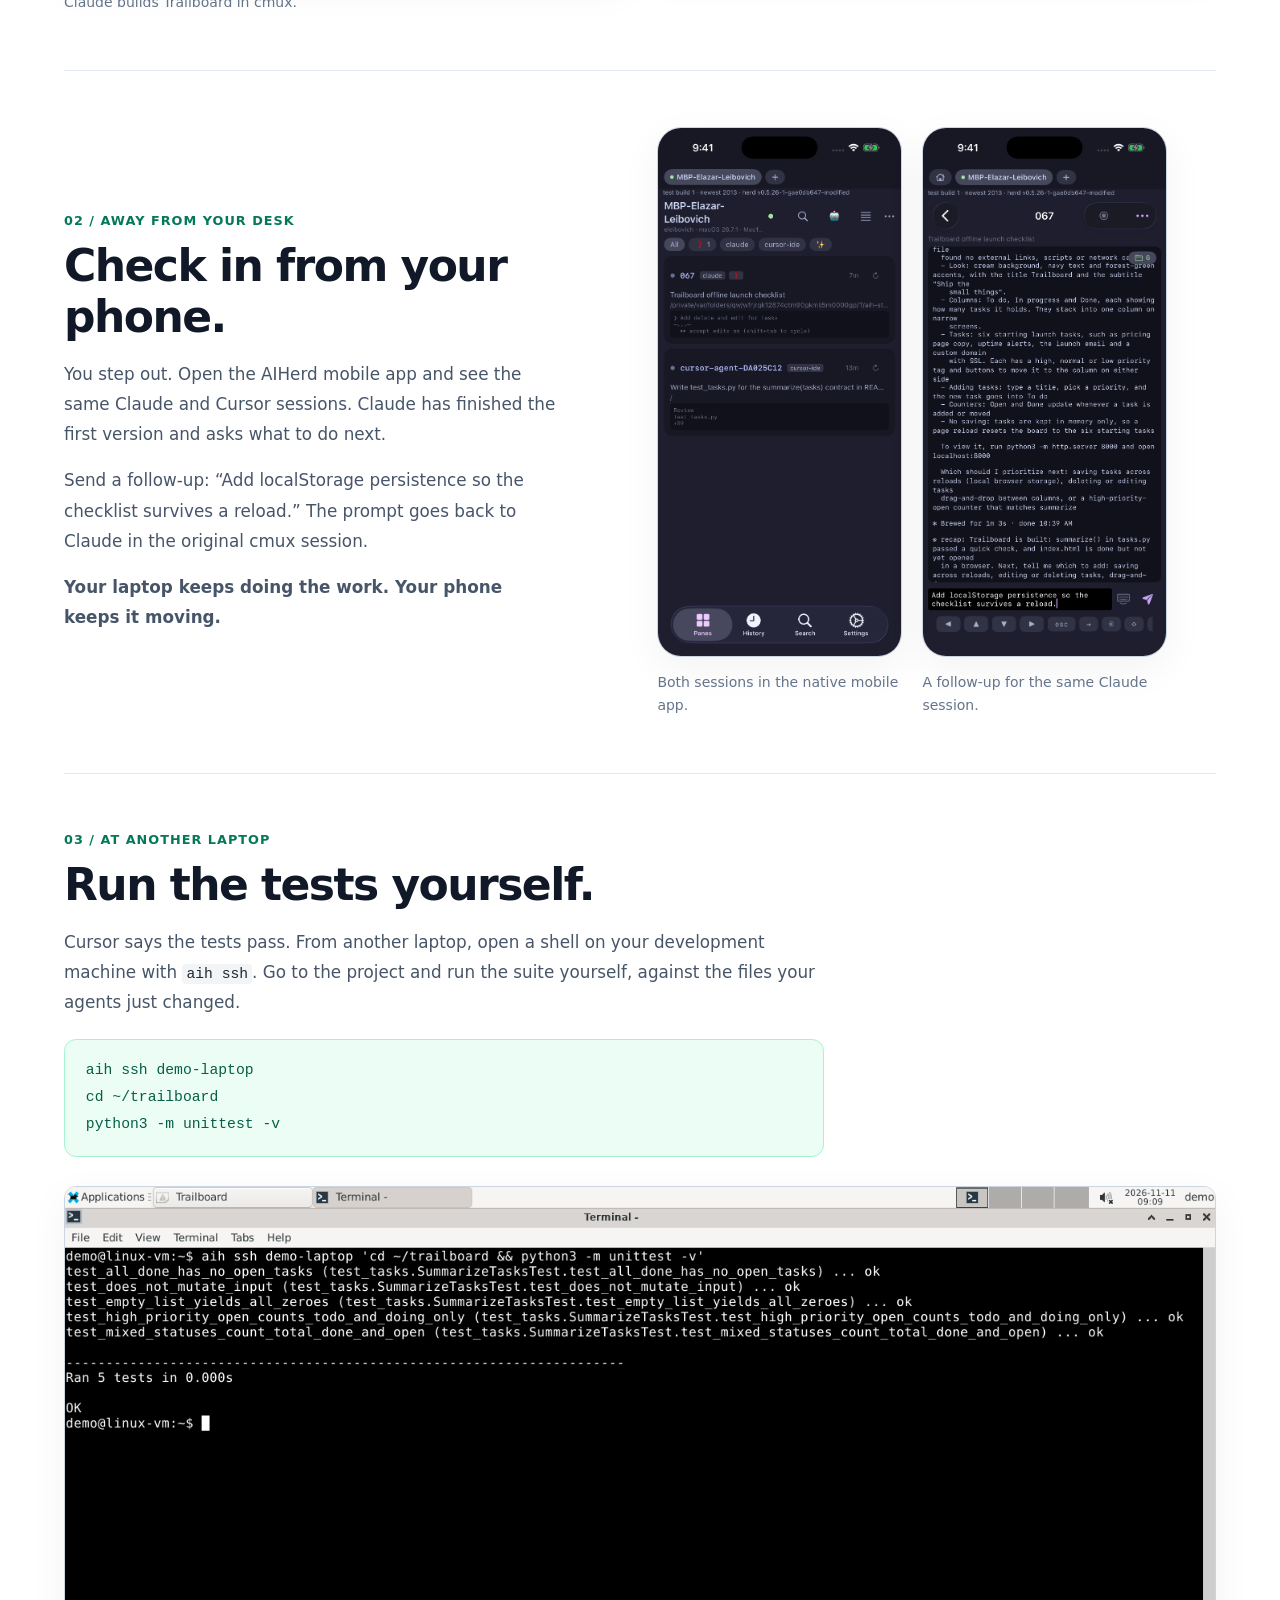
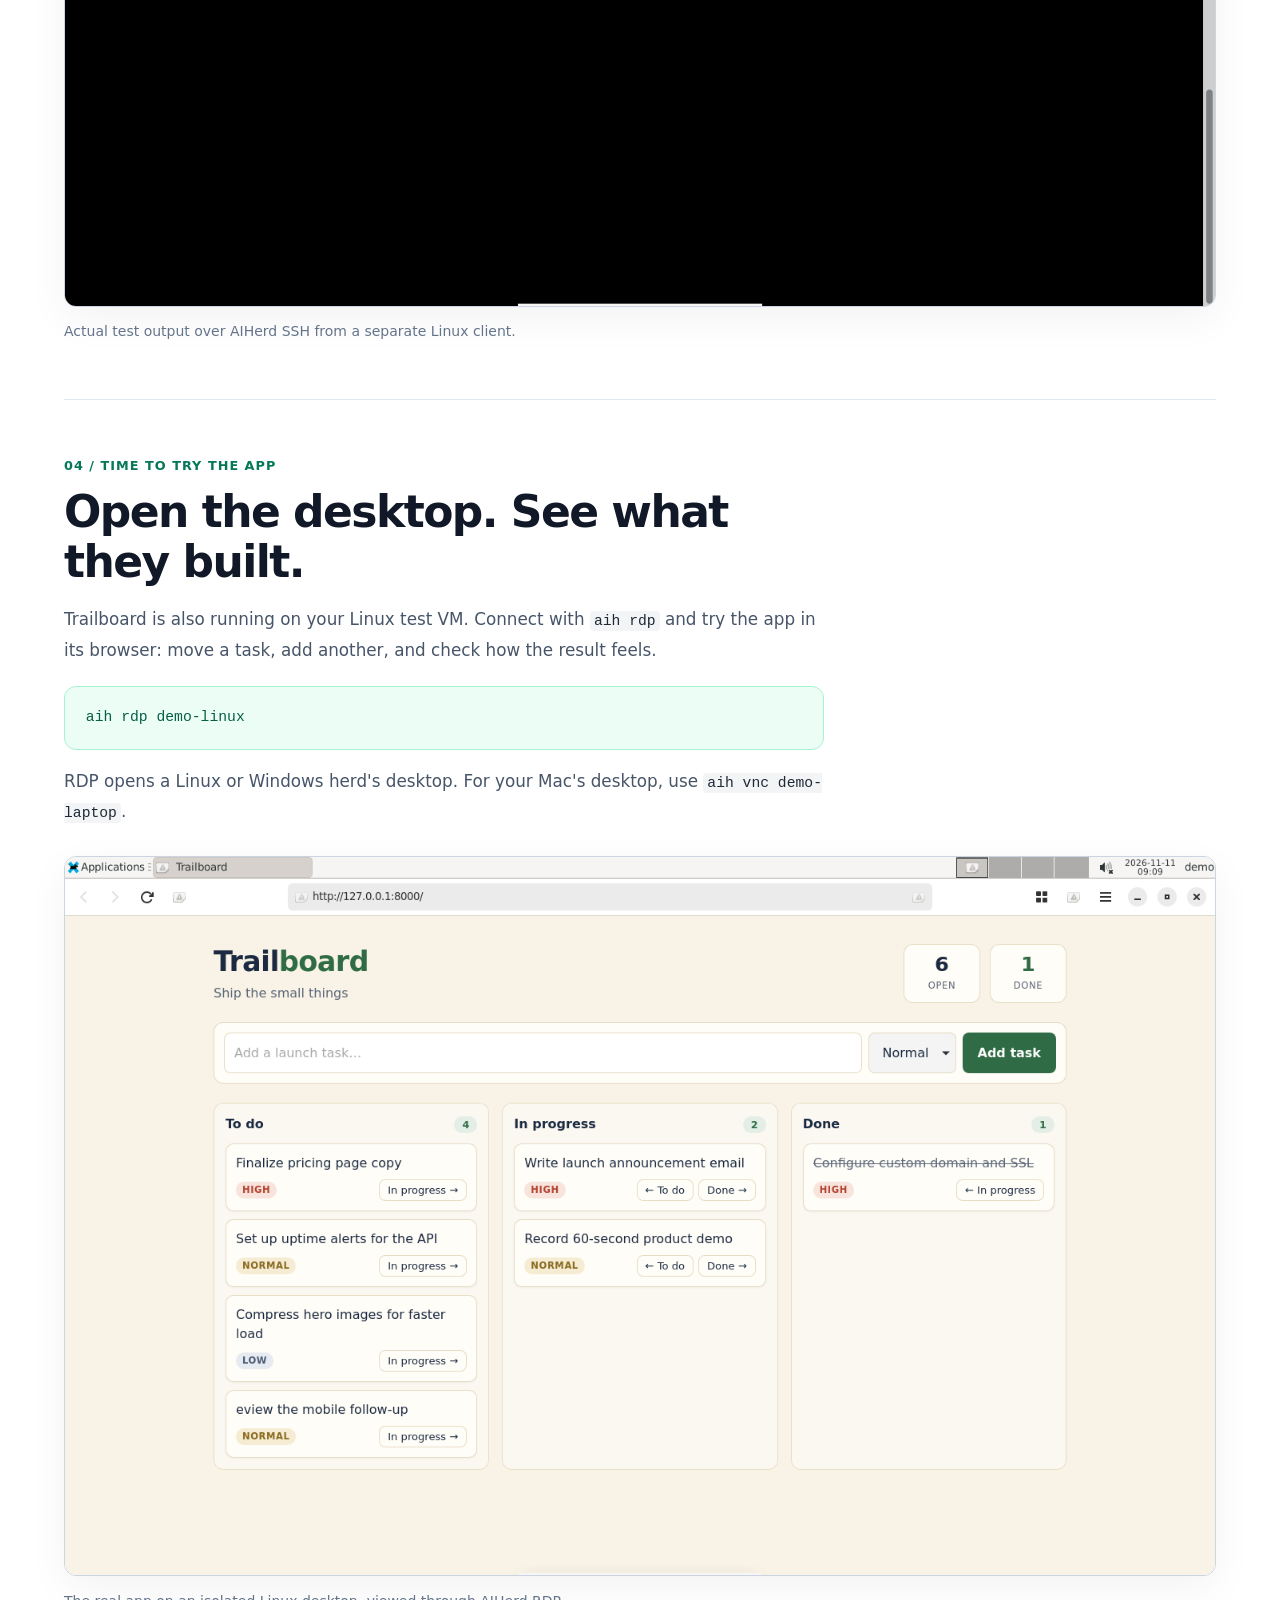
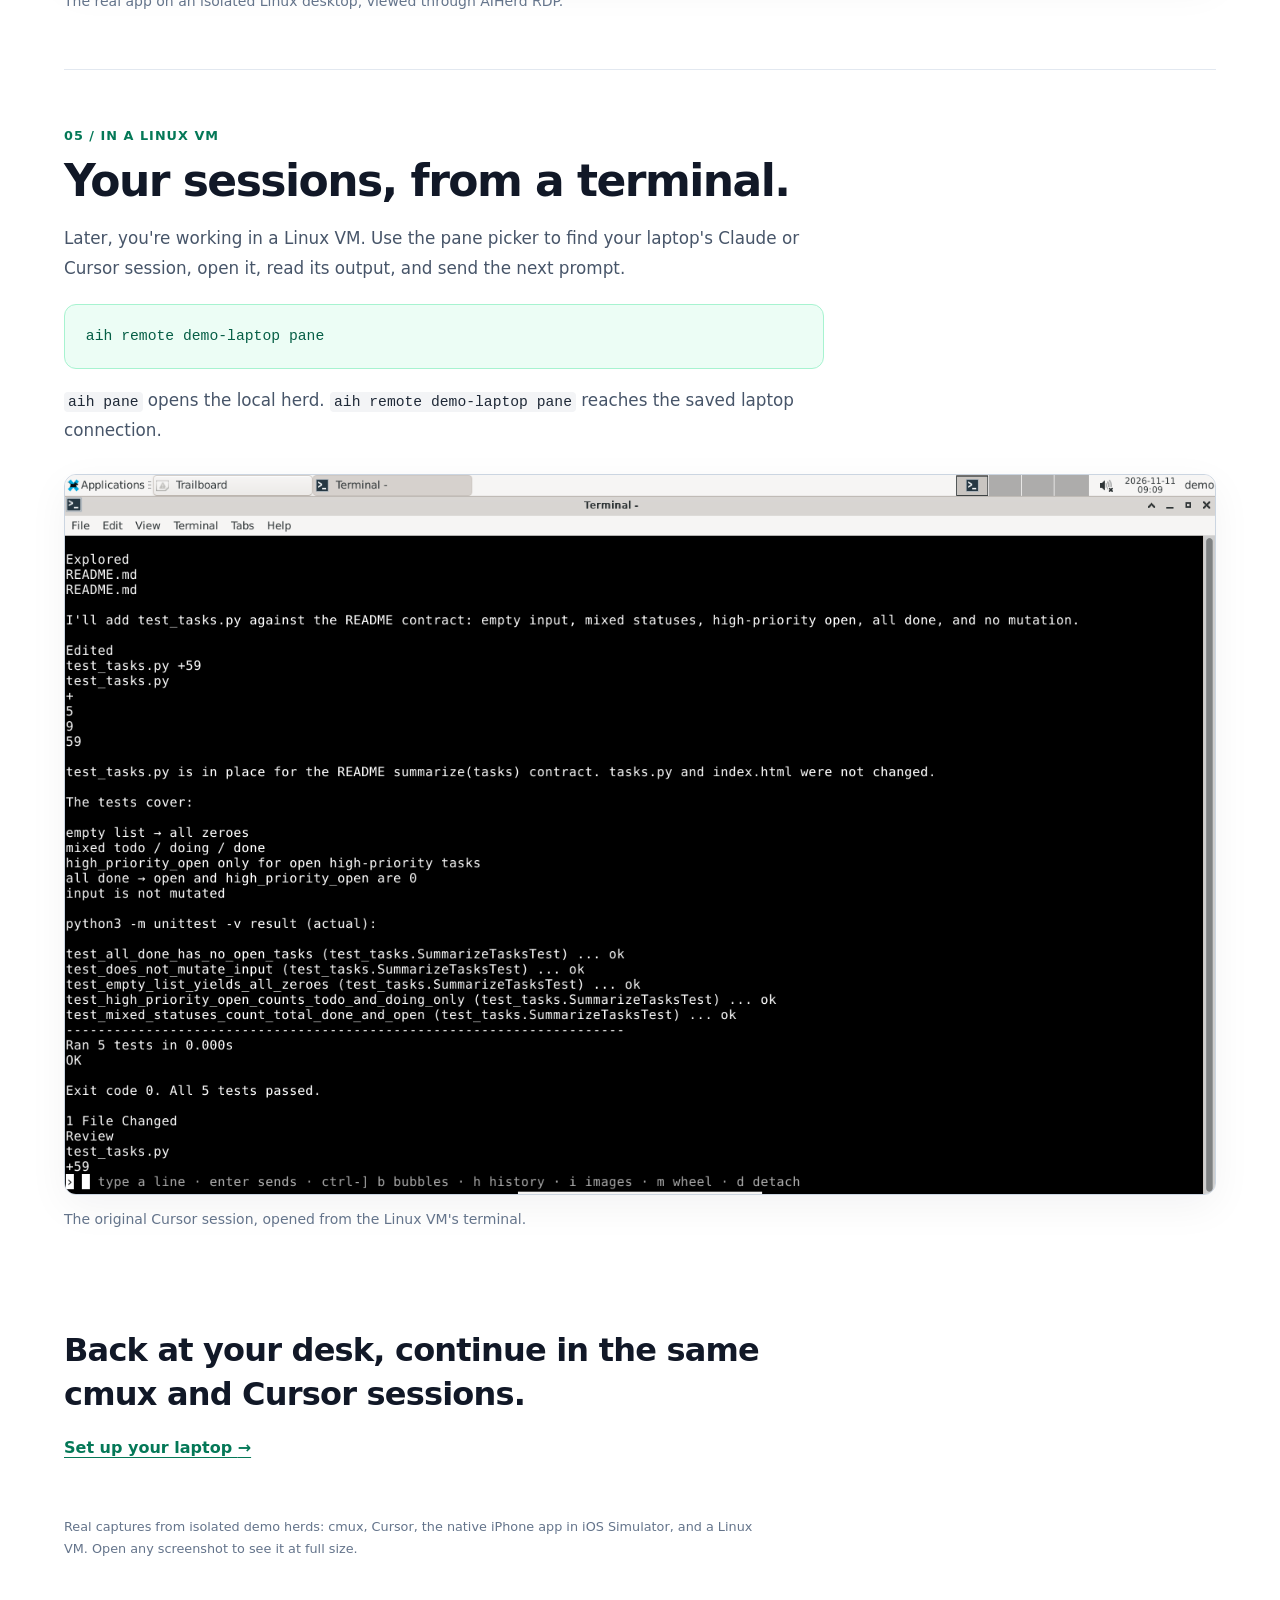
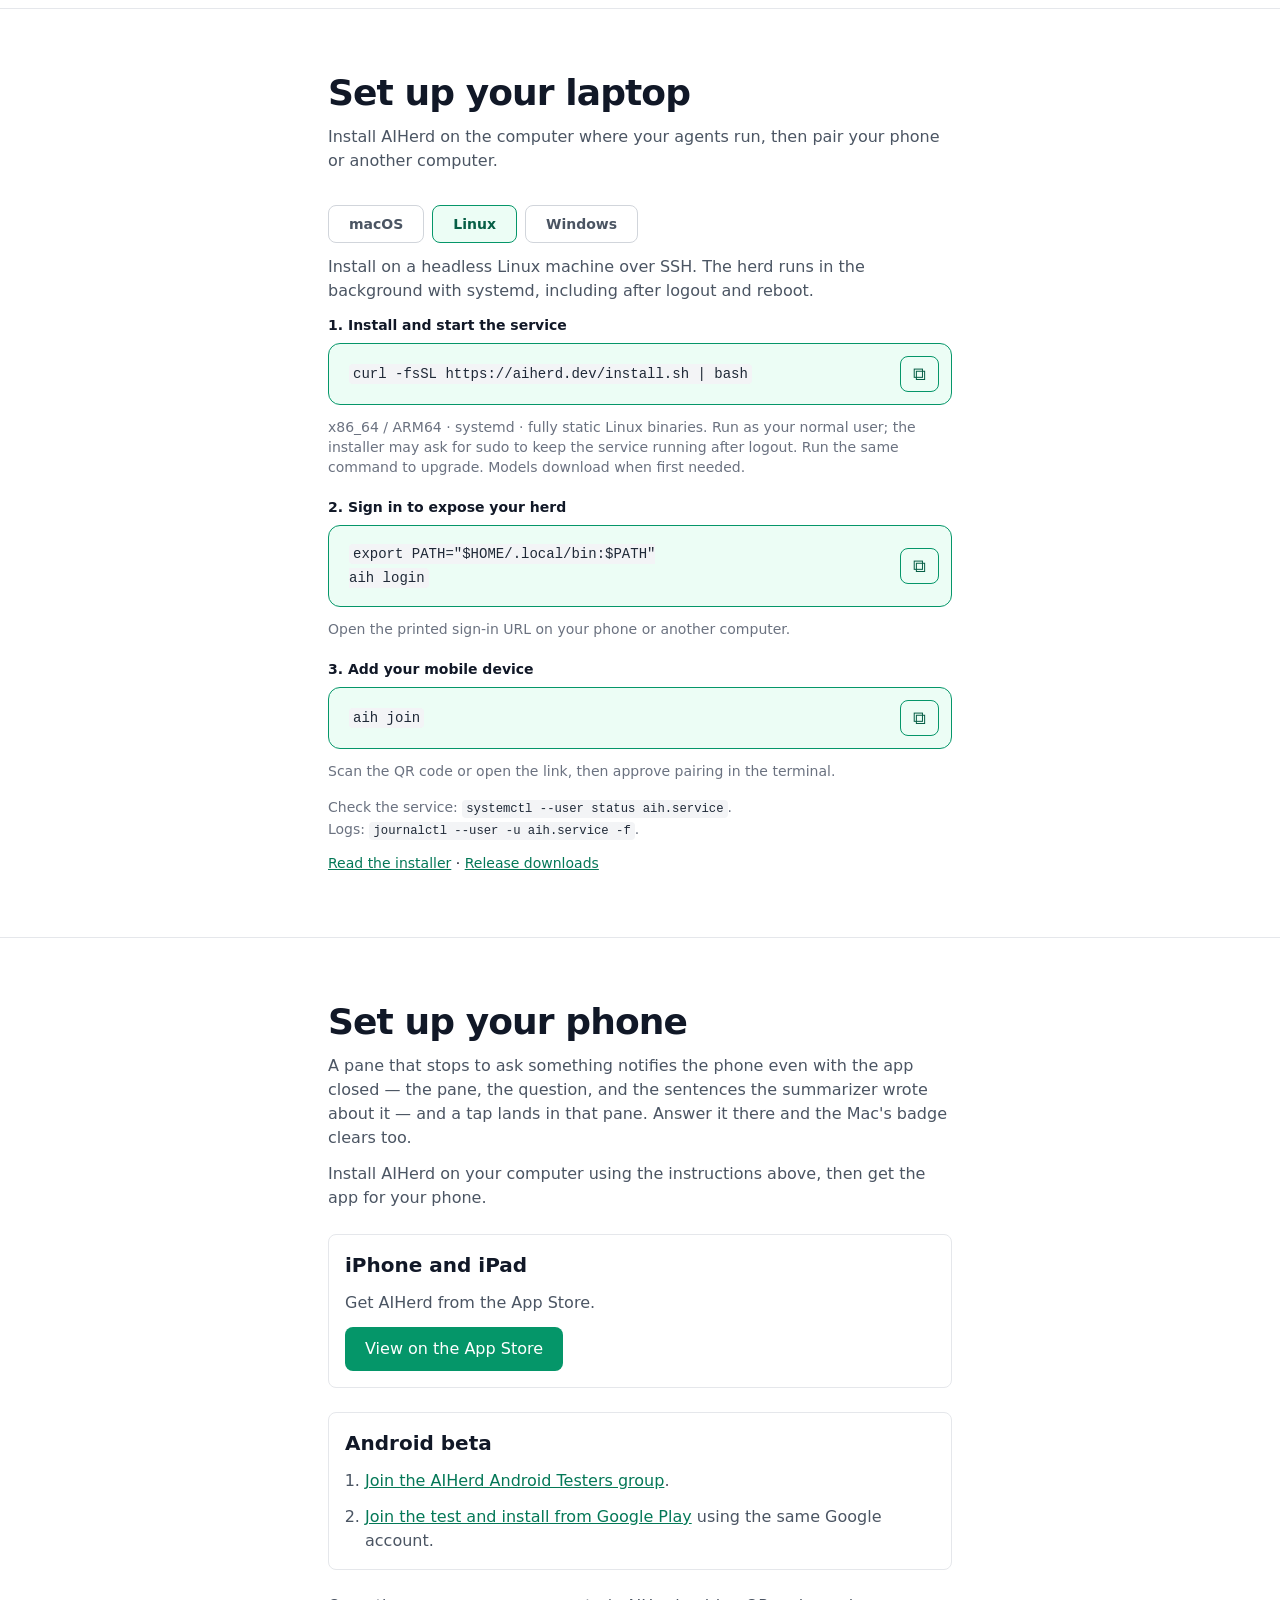
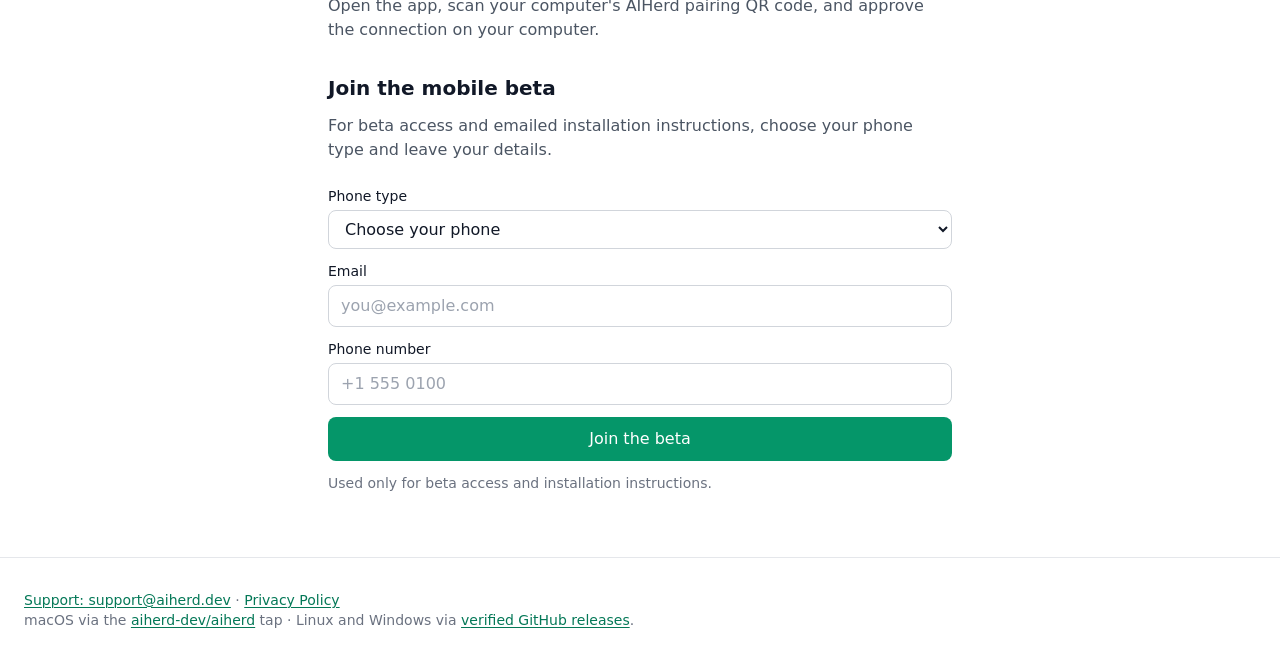
==== commit b7e9cfc9: "Tell the remote AI workflow story with real scratch-herd screenshots" ====
--- a/docs/index.html
+++ b/docs/index.html
@@ -20,8 +20,8 @@
       <span class="text-xl font-semibold">AIHerd</span>
     </a>
     <div class="section-links">
-      <a href="#local-agents">Your workflow</a>
-      <a href="#remote-access">On the go</a>
+      <a href="#story">The story</a>
+      <a href="#install">Laptop setup</a>
       <a href="#beta">Mobile apps</a>
     </div>
   </nav>
@@ -38,14 +38,119 @@
     Without changing your existing workflow, ask the herd on the go.
   </p>
   <p class="lead mx-auto mt-3 max-w-2xl text-lg sm:text-xl">
-    Keep working in VS Code, cmux, or Cursor. Send a prompt from your mobile,
-    answer an agent's question, and return to the same session on your laptop.
+    Start Claude in cmux and a second session in Cursor. Check in from your phone,
+    test the results over SSH, and try the app on a remote desktop.
   </p>
   <div class="mx-auto mt-6 flex max-w-2xl flex-col items-center justify-center gap-3 sm:flex-row">
     <a href="#beta" class="rounded-lg bg-primary-600 px-5 py-2.5 font-medium text-white hover:bg-primary-700 focus:outline-none focus:ring-2 focus:ring-primary-400">Get the mobile app</a>
     <a href="#install" class="rounded-lg border border-primary-600 px-5 py-2.5 font-medium text-primary-700 hover:bg-primary-50 focus:outline-none focus:ring-2 focus:ring-primary-400 dark:text-primary-400 dark:hover:bg-primary-500/10">Set up your laptop</a>
   </div>
 
+
+</section>
+
+<section id="story" class="story-section" aria-labelledby="story-heading">
+  <div class="story-wrap">
+    <header class="story-intro">
+      <p class="story-eyebrow">One project. The same sessions.</p>
+      <h2 id="story-heading">Build at your desk.<br>Keep going anywhere.</h2>
+      <p>You're building Trailboard, a small launch checklist. Claude handles the app in cmux. A second session in Cursor writes the tests. Here's how the work follows you through the day.</p>
+    </header>
+
+    <article id="local-agents" class="story-step" aria-labelledby="desk-heading">
+      <div class="story-copy">
+        <p class="story-eyebrow">01 / At your desk</p>
+        <h3 id="desk-heading">Start where you already work.</h3>
+        <p>Open Claude Code in cmux and start a Cursor session alongside it. Ask Claude to build the checklist and Cursor to cover the task counts with tests. AIHerd follows both sessions in the tools you already use.</p>
+      </div>
+      <div class="story-pair">
+        <figure class="story-media">
+          <a href="img/story/cmux-claude.png" target="_blank" rel="noopener" aria-label="Open the full cmux screenshot"><img src="img/story/cmux-claude.png" width="2360" height="1520" alt="Claude Code in a dedicated cmux workspace explains the Trailboard app it built and asks what to add next" loading="lazy"></a>
+          <figcaption>Claude builds Trailboard in cmux.</figcaption>
+        </figure>
+        <figure class="story-media">
+          <a href="img/story/cursor-tests.png" target="_blank" rel="noopener" aria-label="Open the full Cursor screenshot"><img src="img/story/cursor-tests.png" width="2560" height="1600" alt="The actual Cursor conversation shows test_tasks.py added and all five Trailboard tests passing" loading="lazy"></a>
+          <figcaption>Cursor adds five tests. All five pass.</figcaption>
+        </figure>
+      </div>
+    </article>
+
+    <article id="remote-access" class="story-step story-mobile" aria-labelledby="phone-heading">
+      <div class="story-copy">
+        <p class="story-eyebrow">02 / Away from your desk</p>
+        <h3 id="phone-heading">Check in from your phone.</h3>
+        <p>You step out. Open the AIHerd mobile app and see the same Claude and Cursor sessions. Claude has finished the first version and asks what to do next.</p>
+        <p>Send a follow-up: “Add localStorage persistence so the checklist survives a reload.” The prompt goes back to Claude in the original cmux session.</p>
+        <p class="story-outcome">Your laptop keeps doing the work. Your phone keeps it moving.</p>
+      </div>
+      <div class="story-phones">
+        <figure class="story-media story-phone">
+          <a href="img/story/mobile-sessions.png" target="_blank" rel="noopener" aria-label="Open the full mobile session list"><img src="img/story/mobile-sessions.png" width="1206" height="2622" alt="The native AIHerd iPhone app lists the original cmux Claude session and Cursor agent session from the isolated demo herd" loading="lazy"></a>
+          <figcaption>Both sessions in the native mobile app.</figcaption>
+        </figure>
+        <figure class="story-media story-phone">
+          <a href="img/story/mobile-followup.png" target="_blank" rel="noopener" aria-label="Open the full mobile follow-up screenshot"><img src="img/story/mobile-followup.png" width="1206" height="2622" alt="The native AIHerd iPhone app displays Claude's Trailboard session and the follow-up asking for saving across reloads" loading="lazy"></a>
+          <figcaption>A follow-up for the same Claude session.</figcaption>
+        </figure>
+      </div>
+    </article>
+
+    <article class="story-step" aria-labelledby="ssh-heading">
+      <div class="story-copy">
+        <p class="story-eyebrow">03 / At another laptop</p>
+        <h3 id="ssh-heading">Run the tests yourself.</h3>
+        <p>Cursor says the tests pass. From another laptop, open a shell on your development machine with <code>aih ssh</code>. Go to the project and run the suite yourself, against the files your agents just changed.</p>
+        <pre class="story-command"><code>aih ssh demo-laptop
+cd ~/trailboard
+python3 -m unittest -v</code></pre>
+      </div>
+      <figure class="story-media">
+        <a href="img/story/ssh-tests.png" target="_blank" rel="noopener" aria-label="Open the full SSH test screenshot"><img src="img/story/ssh-tests.png" width="1440" height="900" alt="A separate Linux client connects to demo-laptop with aih ssh and runs all five Trailboard unit tests successfully" loading="lazy"></a>
+        <figcaption>Actual test output over AIHerd SSH from a separate Linux client.</figcaption>
+      </figure>
+    </article>
+
+    <article class="story-step" aria-labelledby="rdp-heading">
+      <div class="story-copy">
+        <p class="story-eyebrow">04 / Time to try the app</p>
+        <h3 id="rdp-heading">Open the desktop. See what they built.</h3>
+        <p>Trailboard is also running on your Linux test VM. Connect with <code>aih rdp</code> and try the app in its browser: move a task, add another, and check how the result feels.</p>
+        <pre class="story-command"><code>aih rdp demo-linux</code></pre>
+        <p class="story-note">RDP opens a Linux or Windows herd's desktop. For your Mac's desktop, use <code>aih vnc demo-laptop</code>.</p>
+      </div>
+      <figure class="story-media">
+        <a href="img/story/rdp-app.png" target="_blank" rel="noopener" aria-label="Open the full RDP desktop screenshot"><img src="img/story/rdp-app.png" width="1440" height="900" alt="A real Linux scratch VM desktop viewed through aih rdp, with the agent-built Trailboard checklist running in its browser" loading="lazy"></a>
+        <figcaption>The real app on an isolated Linux desktop, viewed through AIHerd RDP.</figcaption>
+      </figure>
+    </article>
+
+    <article class="story-step" aria-labelledby="pane-heading">
+      <div class="story-copy">
+        <p class="story-eyebrow">05 / In a Linux VM</p>
+        <h3 id="pane-heading">Your sessions, from a terminal.</h3>
+        <p>Later, you're working in a Linux VM. Use the pane picker to find your laptop's Claude or Cursor session, open it, read its output, and send the next prompt.</p>
+        <pre class="story-command"><code>aih remote demo-laptop pane</code></pre>
+        <p class="story-note"><code>aih pane</code> opens the local herd. <code>aih remote demo-laptop pane</code> reaches the saved laptop connection.</p>
+      </div>
+      <figure class="story-media">
+        <a href="img/story/linux-pane.png" target="_blank" rel="noopener" aria-label="Open the full Linux pane screenshot"><img src="img/story/linux-pane.png" width="1440" height="900" alt="The original Cursor agent conversation is opened in a Linux VM terminal using aih remote demo-laptop pane, with live output and a command input line" loading="lazy"></a>
+        <figcaption>The original Cursor session, opened from the Linux VM's terminal.</figcaption>
+      </figure>
+    </article>
+
+    <div class="story-ending">
+      <p>Back at your desk, continue in the same cmux and Cursor sessions.</p>
+      <a href="#install">Set up your laptop <span aria-hidden="true">→</span></a>
+    </div>
+    <p class="story-provenance">Real captures from isolated demo herds: cmux, Cursor, the native iPhone app in iOS Simulator, and a Linux VM. Open any screenshot to see it at full size.</p>
+  </div>
+</section>
+
+
+<section class="border-t border-gray-200 dark:border-gray-700" aria-labelledby="laptop-setup-heading">
+  <div class="mx-auto max-w-2xl px-4 py-12 lg:px-6 lg:py-16">
+    <h2 id="laptop-setup-heading" class="text-3xl font-extrabold tracking-tight sm:text-4xl">Set up your laptop</h2>
+    <p class="lead mt-3">Install AIHerd on the computer where your agents run, then pair your phone or another computer.</p>
   <!-- All platforms share one installation entry point. -->
   <div id="install" class="mx-auto mt-8 max-w-2xl scroll-mt-20 text-left">
     <div role="tablist" aria-label="Installation platform" class="mb-3 flex gap-2">
@@ -109,66 +214,6 @@
     </div>
   </div>
 
-</section>
-
-<section id="local-agents" class="feature-section" aria-labelledby="local-heading">
-  <div class="feature-wrap">
-    <div class="section-heading">
-      <div>
-        <h2 id="local-heading">Keep your existing workflow</h2>
-        <p><a href="https://herdr.dev/core/" class="text-primary-700 underline dark:text-primary-400">Herdr</a> runs agents in its own runtime. AIHerd connects to the sessions you already use in VS Code, cmux, or Cursor.</p>
-      </div>
-      <div class="gallery-controls" hidden>
-        <span id="gallery-position" aria-live="polite">1 / 3</span>
-        <button type="button" id="gallery-prev" aria-label="Previous agent screenshot" aria-controls="agent-gallery">‹</button>
-        <button type="button" id="gallery-next" aria-label="Next agent screenshot" aria-controls="agent-gallery">›</button>
-      </div>
-    </div>
-    <div id="agent-gallery" class="agent-gallery" tabindex="0" role="region" aria-label="Local agent screenshots; scroll horizontally to explore" aria-describedby="gallery-hint">
-      <figure class="agent-slide">
-        <img src="img/mac-live.png" width="1089" height="821" alt="The native AIHerd Mac app showing live terminal panes, summaries, and questions waiting for input in the session sidebar">
-        <figcaption><h3>See who needs you</h3><p>The native Mac app keeps your agents' live screens, summaries, and waiting questions together in one window.</p></figcaption>
-      </figure>
-      <figure class="agent-slide">
-        <img src="img/mac-topics.png" width="976" height="679" loading="lazy" alt="AIHerd's Mac session sidebar with shared-topic groups, working directories, agent filters, and a live terminal screen">
-        <figcaption><h3>Find related work</h3><p>Use shared-topic groups, or narrow the session sidebar by directory and agent.</p></figcaption>
-      </figure>
-      <figure class="agent-slide">
-        <img src="img/mac-history.png" width="2200" height="1640" loading="lazy" alt="The native Mac app's Past tab with a session activity chart, recorded sessions, and the selected session's summary and terminal output">
-        <figcaption><h3>Pick up past sessions</h3><p>Past sessions keep their summaries and captured screens. Revisit the work or open its pane.</p></figcaption>
-      </figure>
-    </div>
-    <p id="gallery-hint" class="gallery-hint">Scroll sideways or swipe to explore.</p>
-  </div>
-</section>
-
-<section id="remote-access" class="feature-section remote-section" aria-labelledby="remote-heading">
-  <div class="feature-wrap">
-    <div class="section-heading">
-      <div>
-        <h2 id="remote-heading">Ask the herd on the go</h2>
-        <p>Reach the AI on your laptop from your phone. Your agents keep working in the same sessions.</p>
-      </div>
-    </div>
-    <figure class="remote-demo">
-      <video controls playsinline preload="metadata" poster="img/ssh-wifi-roaming.jpg" width="1034" height="582" aria-label="Recording of an aih SSH session staying alive through a network interruption" aria-describedby="roaming-caption">
-        <source src="video/ssh-wifi-roaming.mp4" type="video/mp4">
-        <a href="video/ssh-wifi-roaming.mp4">Watch the SSH connection recording.</a>
-      </video>
-      <figcaption id="roaming-caption">Through <code>aih</code>, your SSH connection stays alive even after switching Wi-Fi.</figcaption>
-    </figure>
-    <div class="remote-details">
-      <div class="remote-copy">
-        <h3>Send a prompt from your mobile</h3>
-        <p>Read the latest output, give an agent its next prompt, or answer a question while you're away. When you return to your laptop, continue in the same session.</p>
-        <h3>Your laptop, within reach</h3>
-        <p>Keep a terminal session going through network changes, access your Mac's desktop through VNC, or use standard SSH, SCP, and rsync. Browse and transfer files with <a href="https://cyberduck.io/">Cyberduck</a>.</p>
-      </div>
-      <figure class="herd-connection">
-        <img src="img/mac-connection.png" width="808" height="1078" loading="lazy" alt="The native Mac app's herd cloud connection menu with relay status, screen sharing, mobile and website links, and connection traffic">
-        <figcaption>The herd connection menu in the Mac app.</figcaption>
-      </figure>
-    </div>
   </div>
 </section>
 
@@ -260,39 +305,6 @@
     document.getElementById("beta-form").hidden = true;
     document.getElementById("beta-thanks").hidden = false;
   }
-
-  const gallery = document.getElementById("agent-gallery");
-  const slides = [...gallery.querySelectorAll(".agent-slide")];
-  const previous = document.getElementById("gallery-prev");
-  const next = document.getElementById("gallery-next");
-  const position = document.getElementById("gallery-position");
-  const reducedMotion = window.matchMedia("(prefers-reduced-motion: reduce)");
-  let activeSlide = 0;
-  const slidePosition = (slide) => slide.getBoundingClientRect().left - gallery.getBoundingClientRect().left + gallery.scrollLeft;
-  function updateGallery() {
-    activeSlide = slides.reduce((nearest, slide, index) =>
-      Math.abs(slidePosition(slide) - gallery.scrollLeft) <
-      Math.abs(slidePosition(slides[nearest]) - gallery.scrollLeft) ? index : nearest, 0);
-    position.textContent = `${activeSlide + 1} / ${slides.length}`;
-    previous.disabled = activeSlide === 0;
-    next.disabled = activeSlide === slides.length - 1;
-  }
-  function moveGallery(index) {
-    gallery.scrollTo({left: slidePosition(slides[index]),
-      behavior: reducedMotion.matches ? "instant" : "smooth"});
-  }
-  previous.addEventListener("click", () => moveGallery(Math.max(0, activeSlide - 1)));
-  next.addEventListener("click", () => moveGallery(Math.min(slides.length - 1, activeSlide + 1)));
-  gallery.addEventListener("keydown", (event) => {
-    if (!["ArrowLeft", "ArrowRight", "Home", "End"].includes(event.key)) return;
-    event.preventDefault();
-    moveGallery(event.key === "Home" ? 0 : event.key === "End" ? slides.length - 1 :
-      Math.max(0, Math.min(slides.length - 1, activeSlide + (event.key === "ArrowRight" ? 1 : -1))));
-  });
-  gallery.addEventListener("scroll", updateGallery, {passive: true});
-  window.addEventListener("resize", updateGallery);
-  document.querySelector(".gallery-controls").hidden = false;
-  updateGallery();
 
   const tabs = [...document.querySelectorAll('[role="tab"][data-platform]')];
   function selectPlatform(platform, focus = false) {
--- a/docs/css/site.css
+++ b/docs/css/site.css
@@ -1,2 +1,2 @@
 *,:after,:before{--tw-border-spacing-x:0;--tw-border-spacing-y:0;--tw-translate-x:0;--tw-translate-y:0;--tw-rotate:0;--tw-skew-x:0;--tw-skew-y:0;--tw-scale-x:1;--tw-scale-y:1;--tw-pan-x: ;--tw-pan-y: ;--tw-pinch-zoom: ;--tw-scroll-snap-strictness:proximity;--tw-gradient-from-position: ;--tw-gradient-via-position: ;--tw-gradient-to-position: ;--tw-ordinal: ;--tw-slashed-zero: ;--tw-numeric-figure: ;--tw-numeric-spacing: ;--tw-numeric-fraction: ;--tw-ring-inset: ;--tw-ring-offset-width:0px;--tw-ring-offset-color:#fff;--tw-ring-color:rgba(59,130,246,.5);--tw-ring-offset-shadow:0 0 #0000;--tw-ring-shadow:0 0 #0000;--tw-shadow:0 0 #0000;--tw-shadow-colored:0 0 #0000;--tw-blur: ;--tw-brightness: ;--tw-contrast: ;--tw-grayscale: ;--tw-hue-rotate: ;--tw-invert: ;--tw-saturate: ;--tw-sepia: ;--tw-drop-shadow: ;--tw-backdrop-blur: ;--tw-backdrop-brightness: ;--tw-backdrop-contrast: ;--tw-backdrop-grayscale: ;--tw-backdrop-hue-rotate: ;--tw-backdrop-invert: ;--tw-backdrop-opacity: ;--tw-backdrop-saturate: ;--tw-backdrop-sepia: ;--tw-contain-size: ;--tw-contain-layout: ;--tw-contain-paint: ;--tw-contain-style: }::backdrop{--tw-border-spacing-x:0;--tw-border-spacing-y:0;--tw-translate-x:0;--tw-translate-y:0;--tw-rotate:0;--tw-skew-x:0;--tw-skew-y:0;--tw-scale-x:1;--tw-scale-y:1;--tw-pan-x: ;--tw-pan-y: ;--tw-pinch-zoom: ;--tw-scroll-snap-strictness:proximity;--tw-gradient-from-position: ;--tw-gradient-via-position: ;--tw-gradient-to-position: ;--tw-ordinal: ;--tw-slashed-zero: ;--tw-numeric-figure: ;--tw-numeric-spacing: ;--tw-numeric-fraction: ;--tw-ring-inset: ;--tw-ring-offset-width:0px;--tw-ring-offset-color:#fff;--tw-ring-color:rgba(59,130,246,.5);--tw-ring-offset-shadow:0 0 #0000;--tw-ring-shadow:0 0 #0000;--tw-shadow:0 0 #0000;--tw-shadow-colored:0 0 #0000;--tw-blur: ;--tw-brightness: ;--tw-contrast: ;--tw-grayscale: ;--tw-hue-rotate: ;--tw-invert: ;--tw-saturate: ;--tw-sepia: ;--tw-drop-shadow: ;--tw-backdrop-blur: ;--tw-backdrop-brightness: ;--tw-backdrop-contrast: ;--tw-backdrop-grayscale: ;--tw-backdrop-hue-rotate: ;--tw-backdrop-invert: ;--tw-backdrop-opacity: ;--tw-backdrop-saturate: ;--tw-backdrop-sepia: ;--tw-contain-size: ;--tw-contain-layout: ;--tw-contain-paint: ;--tw-contain-style: }
-/*! tailwindcss v3.4.19 | MIT License | https://tailwindcss.com*/*,:after,:before{box-sizing:border-box;border:0 solid #e5e7eb}:after,:before{--tw-content:""}:host,html{line-height:1.5;-webkit-text-size-adjust:100%;-moz-tab-size:4;-o-tab-size:4;tab-size:4;font-family:ui-sans-serif,system-ui,sans-serif,Apple Color Emoji,Segoe UI Emoji,Segoe UI Symbol,Noto Color Emoji;font-feature-settings:normal;font-variation-settings:normal;-webkit-tap-highlight-color:transparent}body{margin:0;line-height:inherit}hr{height:0;color:inherit;border-top-width:1px}abbr:where([title]){-webkit-text-decoration:underline dotted;text-decoration:underline dotted}h1,h2,h3,h4,h5,h6{font-size:inherit;font-weight:inherit}a{color:inherit;text-decoration:inherit}b,strong{font-weight:bolder}code,kbd,pre,samp{font-family:ui-monospace,SFMono-Regular,Menlo,Monaco,Consolas,Liberation Mono,Courier New,monospace;font-feature-settings:normal;font-variation-settings:normal;font-size:1em}small{font-size:80%}sub,sup{font-size:75%;line-height:0;position:relative;vertical-align:baseline}sub{bottom:-.25em}sup{top:-.5em}table{text-indent:0;border-color:inherit;border-collapse:collapse}button,input,optgroup,select,textarea{font-family:inherit;font-feature-settings:inherit;font-variation-settings:inherit;font-size:100%;font-weight:inherit;line-height:inherit;letter-spacing:inherit;color:inherit;margin:0;padding:0}button,select{text-transform:none}button,input:where([type=button]),input:where([type=reset]),input:where([type=submit]){-webkit-appearance:button;background-color:transparent;background-image:none}:-moz-focusring{outline:auto}:-moz-ui-invalid{box-shadow:none}progress{vertical-align:baseline}::-webkit-inner-spin-button,::-webkit-outer-spin-button{height:auto}[type=search]{-webkit-appearance:textfield;outline-offset:-2px}::-webkit-search-decoration{-webkit-appearance:none}::-webkit-file-upload-button{-webkit-appearance:button;font:inherit}summary{display:list-item}blockquote,dd,dl,figure,h1,h2,h3,h4,h5,h6,hr,p,pre{margin:0}fieldset{margin:0}fieldset,legend{padding:0}menu,ol,ul{list-style:none;margin:0;padding:0}dialog{padding:0}textarea{resize:vertical}input::-moz-placeholder,textarea::-moz-placeholder{opacity:1;color:#9ca3af}input::placeholder,textarea::placeholder{opacity:1;color:#9ca3af}[role=button],button{cursor:pointer}:disabled{cursor:default}audio,canvas,embed,iframe,img,object,svg,video{display:block;vertical-align:middle}img,video{max-width:100%;height:auto}[hidden]:where(:not([hidden=until-found])){display:none}code{border-radius:.25rem;--tw-bg-opacity:1;background-color:rgb(243 244 246/var(--tw-bg-opacity,1));padding:.125rem .25rem;font-family:ui-monospace,SFMono-Regular,Menlo,Monaco,Consolas,Liberation Mono,Courier New,monospace;font-size:.875em;--tw-text-opacity:1;color:rgb(31 41 55/var(--tw-text-opacity,1))}@media (prefers-color-scheme:dark){code{--tw-bg-opacity:1;background-color:rgb(31 41 55/var(--tw-bg-opacity,1));--tw-text-opacity:1;color:rgb(229 231 235/var(--tw-text-opacity,1))}}.prose-block a{font-weight:500;--tw-text-opacity:1;color:rgb(4 120 87/var(--tw-text-opacity,1));text-decoration-line:underline;text-decoration-thickness:1px;text-underline-offset:2px}@media (prefers-color-scheme:dark){.prose-block a{--tw-text-opacity:1;color:rgb(52 211 153/var(--tw-text-opacity,1))}}.install-tab{border-radius:.5rem;border-width:1px;--tw-border-opacity:1;border-color:rgb(209 213 219/var(--tw-border-opacity,1));padding:.5rem 1.25rem;font-size:.875rem;line-height:1.25rem;font-weight:600;--tw-text-opacity:1;color:rgb(75 85 99/var(--tw-text-opacity,1))}.install-tab:hover{--tw-bg-opacity:1;background-color:rgb(243 244 246/var(--tw-bg-opacity,1))}.install-tab:focus{outline:2px solid transparent;outline-offset:2px;--tw-ring-offset-shadow:var(--tw-ring-inset) 0 0 0 var(--tw-ring-offset-width) var(--tw-ring-offset-color);--tw-ring-shadow:var(--tw-ring-inset) 0 0 0 calc(2px + var(--tw-ring-offset-width)) var(--tw-ring-color);box-shadow:var(--tw-ring-offset-shadow),var(--tw-ring-shadow),var(--tw-shadow,0 0 #0000);--tw-ring-opacity:1;--tw-ring-color:rgb(52 211 153/var(--tw-ring-opacity,1))}@media (prefers-color-scheme:dark){.install-tab{--tw-border-opacity:1;border-color:rgb(75 85 99/var(--tw-border-opacity,1));--tw-text-opacity:1;color:rgb(209 213 219/var(--tw-text-opacity,1))}.install-tab:hover{--tw-bg-opacity:1;background-color:rgb(31 41 55/var(--tw-bg-opacity,1))}}.install-tab[aria-selected=true]{--tw-border-opacity:1;border-color:rgb(5 150 105/var(--tw-border-opacity,1));--tw-bg-opacity:1;background-color:rgb(236 253 245/var(--tw-bg-opacity,1));--tw-text-opacity:1;color:rgb(6 95 70/var(--tw-text-opacity,1))}@media (prefers-color-scheme:dark){.install-tab[aria-selected=true]{--tw-border-opacity:1;border-color:rgb(16 185 129/var(--tw-border-opacity,1));background-color:rgba(16,185,129,.1);--tw-text-opacity:1;color:rgb(110 231 183/var(--tw-text-opacity,1))}}.install-command{display:flex;flex-direction:column;gap:.5rem;border-radius:.75rem;border-width:1px;--tw-border-opacity:1;border-color:rgb(5 150 105/var(--tw-border-opacity,1));--tw-bg-opacity:1;background-color:rgb(236 253 245/var(--tw-bg-opacity,1));padding:.75rem}@media (min-width:640px){.install-command{flex-direction:row;align-items:center}}@media (prefers-color-scheme:dark){.install-command{border-color:rgba(16,185,129,.6);background-color:rgba(16,185,129,.1)}}.copy-command{flex-shrink:0;border-radius:.5rem;border-width:1px;--tw-border-opacity:1;border-color:rgb(5 150 105/var(--tw-border-opacity,1));padding:.5rem 1rem;font-size:1.125rem;line-height:1.75rem;line-height:1;--tw-text-opacity:1;color:rgb(6 95 70/var(--tw-text-opacity,1))}.copy-command:hover{--tw-bg-opacity:1;background-color:rgb(209 250 229/var(--tw-bg-opacity,1))}.copy-command:focus{outline:2px solid transparent;outline-offset:2px;--tw-ring-offset-shadow:var(--tw-ring-inset) 0 0 0 var(--tw-ring-offset-width) var(--tw-ring-offset-color);--tw-ring-shadow:var(--tw-ring-inset) 0 0 0 calc(2px + var(--tw-ring-offset-width)) var(--tw-ring-color);box-shadow:var(--tw-ring-offset-shadow),var(--tw-ring-shadow),var(--tw-shadow,0 0 #0000);--tw-ring-opacity:1;--tw-ring-color:rgb(52 211 153/var(--tw-ring-opacity,1))}@media (min-width:640px){.copy-command{padding-left:.75rem;padding-right:.75rem}}@media (prefers-color-scheme:dark){.copy-command{border-color:rgba(16,185,129,.6);--tw-text-opacity:1;color:rgb(110 231 183/var(--tw-text-opacity,1))}.copy-command:hover{background-color:rgba(16,185,129,.2)}}.lead{--tw-text-opacity:1;color:rgb(75 85 99/var(--tw-text-opacity,1))}@media (prefers-color-scheme:dark){.lead{--tw-text-opacity:1;color:rgb(209 213 219/var(--tw-text-opacity,1))}}.static{position:static}.fixed{position:fixed}.sticky{position:sticky}.top-0{top:0}.z-20{z-index:20}.mx-auto{margin-left:auto;margin-right:auto}.mb-2{margin-bottom:.5rem}.mb-3{margin-bottom:.75rem}.mt-1{margin-top:.25rem}.mt-3{margin-top:.75rem}.mt-4{margin-top:1rem}.mt-5{margin-top:1.25rem}.mt-6{margin-top:1.5rem}.mt-8{margin-top:2rem}.block{display:block}.inline-block{display:inline-block}.flex{display:flex}.hidden{display:none}.h-8{height:2rem}.w-8{width:2rem}.w-full{width:100%}.max-w-2xl{max-width:42rem}.max-w-4xl{max-width:56rem}.max-w-screen-xl{max-width:1280px}.flex-1{flex:1 1 0%}.resize{resize:both}.scroll-mt-20{scroll-margin-top:5rem}.list-decimal{list-style-type:decimal}.flex-col{flex-direction:column}.items-center{align-items:center}.justify-center{justify-content:center}.justify-between{justify-content:space-between}.gap-2{gap:.5rem}.gap-3{gap:.75rem}.space-y-3>:not([hidden])~:not([hidden]){--tw-space-y-reverse:0;margin-top:calc(.75rem*(1 - var(--tw-space-y-reverse)));margin-bottom:calc(.75rem*var(--tw-space-y-reverse))}.space-y-6>:not([hidden])~:not([hidden]){--tw-space-y-reverse:0;margin-top:calc(1.5rem*(1 - var(--tw-space-y-reverse)));margin-bottom:calc(1.5rem*var(--tw-space-y-reverse))}.overflow-x-auto{overflow-x:auto}.rounded-lg{border-radius:.5rem}.border{border-width:1px}.border-b{border-bottom-width:1px}.border-t{border-top-width:1px}.border-gray-200{--tw-border-opacity:1;border-color:rgb(229 231 235/var(--tw-border-opacity,1))}.border-gray-300{--tw-border-opacity:1;border-color:rgb(209 213 219/var(--tw-border-opacity,1))}.border-primary-600{--tw-border-opacity:1;border-color:rgb(5 150 105/var(--tw-border-opacity,1))}.bg-primary-50{--tw-bg-opacity:1;background-color:rgb(236 253 245/var(--tw-bg-opacity,1))}.bg-primary-600{--tw-bg-opacity:1;background-color:rgb(5 150 105/var(--tw-bg-opacity,1))}.bg-white{--tw-bg-opacity:1;background-color:rgb(255 255 255/var(--tw-bg-opacity,1))}.bg-white\/90{background-color:hsla(0,0%,100%,.9)}.p-4{padding:1rem}.px-2{padding-left:.5rem;padding-right:.5rem}.px-3{padding-left:.75rem;padding-right:.75rem}.px-4{padding-left:1rem;padding-right:1rem}.px-5{padding-left:1.25rem;padding-right:1.25rem}.py-1{padding-top:.25rem;padding-bottom:.25rem}.py-12{padding-top:3rem;padding-bottom:3rem}.py-2{padding-top:.5rem;padding-bottom:.5rem}.py-2\.5{padding-top:.625rem;padding-bottom:.625rem}.py-3{padding-top:.75rem;padding-bottom:.75rem}.py-8{padding-top:2rem}.pb-8,.py-8{padding-bottom:2rem}.pl-5{padding-left:1.25rem}.pt-12{padding-top:3rem}.text-left{text-align:left}.text-center{text-align:center}.font-mono{font-family:ui-monospace,SFMono-Regular,Menlo,Monaco,Consolas,Liberation Mono,Courier New,monospace}.text-3xl{font-size:1.875rem;line-height:2.25rem}.text-4xl{font-size:2.25rem;line-height:2.5rem}.text-lg{font-size:1.125rem;line-height:1.75rem}.text-sm{font-size:.875rem;line-height:1.25rem}.text-xl{font-size:1.25rem;line-height:1.75rem}.font-extrabold{font-weight:800}.font-medium{font-weight:500}.font-semibold{font-weight:600}.leading-tight{line-height:1.25}.tracking-tight{letter-spacing:-.025em}.text-gray-500{--tw-text-opacity:1;color:rgb(107 114 128/var(--tw-text-opacity,1))}.text-gray-900{--tw-text-opacity:1;color:rgb(17 24 39/var(--tw-text-opacity,1))}.text-primary-700{--tw-text-opacity:1;color:rgb(4 120 87/var(--tw-text-opacity,1))}.text-primary-900{--tw-text-opacity:1;color:rgb(6 78 59/var(--tw-text-opacity,1))}.text-white{--tw-text-opacity:1;color:rgb(255 255 255/var(--tw-text-opacity,1))}.underline{text-decoration-line:underline}.antialiased{-webkit-font-smoothing:antialiased;-moz-osx-font-smoothing:grayscale}.backdrop-blur{--tw-backdrop-blur:blur(8px);-webkit-backdrop-filter:var(--tw-backdrop-blur) var(--tw-backdrop-brightness) var(--tw-backdrop-contrast) var(--tw-backdrop-grayscale) var(--tw-backdrop-hue-rotate) var(--tw-backdrop-invert) var(--tw-backdrop-opacity) var(--tw-backdrop-saturate) var(--tw-backdrop-sepia);backdrop-filter:var(--tw-backdrop-blur) var(--tw-backdrop-brightness) var(--tw-backdrop-contrast) var(--tw-backdrop-grayscale) var(--tw-backdrop-hue-rotate) var(--tw-backdrop-invert) var(--tw-backdrop-opacity) var(--tw-backdrop-saturate) var(--tw-backdrop-sepia)}.hover\:bg-primary-50:hover{--tw-bg-opacity:1;background-color:rgb(236 253 245/var(--tw-bg-opacity,1))}.hover\:bg-primary-700:hover{--tw-bg-opacity:1;background-color:rgb(4 120 87/var(--tw-bg-opacity,1))}.focus\:border-primary-600:focus{--tw-border-opacity:1;border-color:rgb(5 150 105/var(--tw-border-opacity,1))}.focus\:outline-none:focus{outline:2px solid transparent;outline-offset:2px}.focus\:ring-2:focus{--tw-ring-offset-shadow:var(--tw-ring-inset) 0 0 0 var(--tw-ring-offset-width) var(--tw-ring-offset-color);--tw-ring-shadow:var(--tw-ring-inset) 0 0 0 calc(2px + var(--tw-ring-offset-width)) var(--tw-ring-color);box-shadow:var(--tw-ring-offset-shadow),var(--tw-ring-shadow),var(--tw-shadow,0 0 #0000)}.focus\:ring-primary-400:focus{--tw-ring-opacity:1;--tw-ring-color:rgb(52 211 153/var(--tw-ring-opacity,1))}@media (min-width:640px){.sm\:block{display:block}.sm\:flex-row{flex-direction:row}.sm\:text-4xl{font-size:2.25rem;line-height:2.5rem}.sm\:text-5xl{font-size:3rem;line-height:1}.sm\:text-base{font-size:1rem;line-height:1.5rem}.sm\:text-xl{font-size:1.25rem;line-height:1.75rem}}@media (min-width:1024px){.lg\:px-6{padding-left:1.5rem;padding-right:1.5rem}.lg\:py-16{padding-top:4rem;padding-bottom:4rem}.lg\:pt-20{padding-top:5rem}.lg\:text-6xl{font-size:3.75rem;line-height:1}}@media (prefers-color-scheme:dark){.dark\:border-gray-600{--tw-border-opacity:1;border-color:rgb(75 85 99/var(--tw-border-opacity,1))}.dark\:border-gray-700{--tw-border-opacity:1;border-color:rgb(55 65 81/var(--tw-border-opacity,1))}.dark\:border-primary-500\/60{border-color:rgba(16,185,129,.6)}.dark\:bg-gray-800{--tw-bg-opacity:1;background-color:rgb(31 41 55/var(--tw-bg-opacity,1))}.dark\:bg-gray-900{--tw-bg-opacity:1;background-color:rgb(17 24 39/var(--tw-bg-opacity,1))}.dark\:bg-gray-900\/90{background-color:rgba(17,24,39,.9)}.dark\:bg-primary-500\/10{background-color:rgba(16,185,129,.1)}.dark\:text-gray-400{--tw-text-opacity:1;color:rgb(156 163 175/var(--tw-text-opacity,1))}.dark\:text-primary-200{--tw-text-opacity:1;color:rgb(167 243 208/var(--tw-text-opacity,1))}.dark\:text-primary-400{--tw-text-opacity:1;color:rgb(52 211 153/var(--tw-text-opacity,1))}.dark\:text-white{--tw-text-opacity:1;color:rgb(255 255 255/var(--tw-text-opacity,1))}.dark\:hover\:bg-primary-500\/10:hover{background-color:rgba(16,185,129,.1)}}+/*! tailwindcss v3.4.19 | MIT License | https://tailwindcss.com*/*,:after,:before{box-sizing:border-box;border:0 solid #e5e7eb}:after,:before{--tw-content:""}:host,html{line-height:1.5;-webkit-text-size-adjust:100%;-moz-tab-size:4;-o-tab-size:4;tab-size:4;font-family:ui-sans-serif,system-ui,sans-serif,Apple Color Emoji,Segoe UI Emoji,Segoe UI Symbol,Noto Color Emoji;font-feature-settings:normal;font-variation-settings:normal;-webkit-tap-highlight-color:transparent}body{margin:0;line-height:inherit}hr{height:0;color:inherit;border-top-width:1px}abbr:where([title]){-webkit-text-decoration:underline dotted;text-decoration:underline dotted}h1,h2,h3,h4,h5,h6{font-size:inherit;font-weight:inherit}a{color:inherit;text-decoration:inherit}b,strong{font-weight:bolder}code,kbd,pre,samp{font-family:ui-monospace,SFMono-Regular,Menlo,Monaco,Consolas,Liberation Mono,Courier New,monospace;font-feature-settings:normal;font-variation-settings:normal;font-size:1em}small{font-size:80%}sub,sup{font-size:75%;line-height:0;position:relative;vertical-align:baseline}sub{bottom:-.25em}sup{top:-.5em}table{text-indent:0;border-color:inherit;border-collapse:collapse}button,input,optgroup,select,textarea{font-family:inherit;font-feature-settings:inherit;font-variation-settings:inherit;font-size:100%;font-weight:inherit;line-height:inherit;letter-spacing:inherit;color:inherit;margin:0;padding:0}button,select{text-transform:none}button,input:where([type=button]),input:where([type=reset]),input:where([type=submit]){-webkit-appearance:button;background-color:transparent;background-image:none}:-moz-focusring{outline:auto}:-moz-ui-invalid{box-shadow:none}progress{vertical-align:baseline}::-webkit-inner-spin-button,::-webkit-outer-spin-button{height:auto}[type=search]{-webkit-appearance:textfield;outline-offset:-2px}::-webkit-search-decoration{-webkit-appearance:none}::-webkit-file-upload-button{-webkit-appearance:button;font:inherit}summary{display:list-item}blockquote,dd,dl,figure,h1,h2,h3,h4,h5,h6,hr,p,pre{margin:0}fieldset{margin:0}fieldset,legend{padding:0}menu,ol,ul{list-style:none;margin:0;padding:0}dialog{padding:0}textarea{resize:vertical}input::-moz-placeholder,textarea::-moz-placeholder{opacity:1;color:#9ca3af}input::placeholder,textarea::placeholder{opacity:1;color:#9ca3af}[role=button],button{cursor:pointer}:disabled{cursor:default}audio,canvas,embed,iframe,img,object,svg,video{display:block;vertical-align:middle}img,video{max-width:100%;height:auto}[hidden]:where(:not([hidden=until-found])){display:none}code{border-radius:.25rem;--tw-bg-opacity:1;background-color:rgb(243 244 246/var(--tw-bg-opacity,1));padding:.125rem .25rem;font-family:ui-monospace,SFMono-Regular,Menlo,Monaco,Consolas,Liberation Mono,Courier New,monospace;font-size:.875em;--tw-text-opacity:1;color:rgb(31 41 55/var(--tw-text-opacity,1))}@media (prefers-color-scheme:dark){code{--tw-bg-opacity:1;background-color:rgb(31 41 55/var(--tw-bg-opacity,1));--tw-text-opacity:1;color:rgb(229 231 235/var(--tw-text-opacity,1))}}.prose-block a{font-weight:500;--tw-text-opacity:1;color:rgb(4 120 87/var(--tw-text-opacity,1));text-decoration-line:underline;text-decoration-thickness:1px;text-underline-offset:2px}@media (prefers-color-scheme:dark){.prose-block a{--tw-text-opacity:1;color:rgb(52 211 153/var(--tw-text-opacity,1))}}.install-tab{border-radius:.5rem;border-width:1px;--tw-border-opacity:1;border-color:rgb(209 213 219/var(--tw-border-opacity,1));padding:.5rem 1.25rem;font-size:.875rem;line-height:1.25rem;font-weight:600;--tw-text-opacity:1;color:rgb(75 85 99/var(--tw-text-opacity,1))}.install-tab:hover{--tw-bg-opacity:1;background-color:rgb(243 244 246/var(--tw-bg-opacity,1))}.install-tab:focus{outline:2px solid transparent;outline-offset:2px;--tw-ring-offset-shadow:var(--tw-ring-inset) 0 0 0 var(--tw-ring-offset-width) var(--tw-ring-offset-color);--tw-ring-shadow:var(--tw-ring-inset) 0 0 0 calc(2px + var(--tw-ring-offset-width)) var(--tw-ring-color);box-shadow:var(--tw-ring-offset-shadow),var(--tw-ring-shadow),var(--tw-shadow,0 0 #0000);--tw-ring-opacity:1;--tw-ring-color:rgb(52 211 153/var(--tw-ring-opacity,1))}@media (prefers-color-scheme:dark){.install-tab{--tw-border-opacity:1;border-color:rgb(75 85 99/var(--tw-border-opacity,1));--tw-text-opacity:1;color:rgb(209 213 219/var(--tw-text-opacity,1))}.install-tab:hover{--tw-bg-opacity:1;background-color:rgb(31 41 55/var(--tw-bg-opacity,1))}}.install-tab[aria-selected=true]{--tw-border-opacity:1;border-color:rgb(5 150 105/var(--tw-border-opacity,1));--tw-bg-opacity:1;background-color:rgb(236 253 245/var(--tw-bg-opacity,1));--tw-text-opacity:1;color:rgb(6 95 70/var(--tw-text-opacity,1))}@media (prefers-color-scheme:dark){.install-tab[aria-selected=true]{--tw-border-opacity:1;border-color:rgb(16 185 129/var(--tw-border-opacity,1));background-color:rgba(16,185,129,.1);--tw-text-opacity:1;color:rgb(110 231 183/var(--tw-text-opacity,1))}}.install-command{display:flex;flex-direction:column;gap:.5rem;border-radius:.75rem;border-width:1px;--tw-border-opacity:1;border-color:rgb(5 150 105/var(--tw-border-opacity,1));--tw-bg-opacity:1;background-color:rgb(236 253 245/var(--tw-bg-opacity,1));padding:.75rem}@media (min-width:640px){.install-command{flex-direction:row;align-items:center}}@media (prefers-color-scheme:dark){.install-command{border-color:rgba(16,185,129,.6);background-color:rgba(16,185,129,.1)}}.copy-command{flex-shrink:0;border-radius:.5rem;border-width:1px;--tw-border-opacity:1;border-color:rgb(5 150 105/var(--tw-border-opacity,1));padding:.5rem 1rem;font-size:1.125rem;line-height:1.75rem;line-height:1;--tw-text-opacity:1;color:rgb(6 95 70/var(--tw-text-opacity,1))}.copy-command:hover{--tw-bg-opacity:1;background-color:rgb(209 250 229/var(--tw-bg-opacity,1))}.copy-command:focus{outline:2px solid transparent;outline-offset:2px;--tw-ring-offset-shadow:var(--tw-ring-inset) 0 0 0 var(--tw-ring-offset-width) var(--tw-ring-offset-color);--tw-ring-shadow:var(--tw-ring-inset) 0 0 0 calc(2px + var(--tw-ring-offset-width)) var(--tw-ring-color);box-shadow:var(--tw-ring-offset-shadow),var(--tw-ring-shadow),var(--tw-shadow,0 0 #0000);--tw-ring-opacity:1;--tw-ring-color:rgb(52 211 153/var(--tw-ring-opacity,1))}@media (min-width:640px){.copy-command{padding-left:.75rem;padding-right:.75rem}}@media (prefers-color-scheme:dark){.copy-command{border-color:rgba(16,185,129,.6);--tw-text-opacity:1;color:rgb(110 231 183/var(--tw-text-opacity,1))}.copy-command:hover{background-color:rgba(16,185,129,.2)}}.lead{--tw-text-opacity:1;color:rgb(75 85 99/var(--tw-text-opacity,1))}@media (prefers-color-scheme:dark){.lead{--tw-text-opacity:1;color:rgb(209 213 219/var(--tw-text-opacity,1))}}.static{position:static}.fixed{position:fixed}.sticky{position:sticky}.top-0{top:0}.z-20{z-index:20}.mx-auto{margin-left:auto;margin-right:auto}.mb-2{margin-bottom:.5rem}.mb-3{margin-bottom:.75rem}.mt-1{margin-top:.25rem}.mt-3{margin-top:.75rem}.mt-4{margin-top:1rem}.mt-5{margin-top:1.25rem}.mt-6{margin-top:1.5rem}.mt-8{margin-top:2rem}.block{display:block}.inline-block{display:inline-block}.flex{display:flex}.hidden{display:none}.h-8{height:2rem}.w-8{width:2rem}.w-full{width:100%}.max-w-2xl{max-width:42rem}.max-w-4xl{max-width:56rem}.max-w-screen-xl{max-width:1280px}.flex-1{flex:1 1 0%}.scroll-mt-20{scroll-margin-top:5rem}.list-decimal{list-style-type:decimal}.flex-col{flex-direction:column}.items-center{align-items:center}.justify-center{justify-content:center}.justify-between{justify-content:space-between}.gap-2{gap:.5rem}.gap-3{gap:.75rem}.space-y-3>:not([hidden])~:not([hidden]){--tw-space-y-reverse:0;margin-top:calc(.75rem*(1 - var(--tw-space-y-reverse)));margin-bottom:calc(.75rem*var(--tw-space-y-reverse))}.space-y-6>:not([hidden])~:not([hidden]){--tw-space-y-reverse:0;margin-top:calc(1.5rem*(1 - var(--tw-space-y-reverse)));margin-bottom:calc(1.5rem*var(--tw-space-y-reverse))}.overflow-x-auto{overflow-x:auto}.rounded-lg{border-radius:.5rem}.border{border-width:1px}.border-b{border-bottom-width:1px}.border-t{border-top-width:1px}.border-gray-200{--tw-border-opacity:1;border-color:rgb(229 231 235/var(--tw-border-opacity,1))}.border-gray-300{--tw-border-opacity:1;border-color:rgb(209 213 219/var(--tw-border-opacity,1))}.border-primary-600{--tw-border-opacity:1;border-color:rgb(5 150 105/var(--tw-border-opacity,1))}.bg-primary-50{--tw-bg-opacity:1;background-color:rgb(236 253 245/var(--tw-bg-opacity,1))}.bg-primary-600{--tw-bg-opacity:1;background-color:rgb(5 150 105/var(--tw-bg-opacity,1))}.bg-white{--tw-bg-opacity:1;background-color:rgb(255 255 255/var(--tw-bg-opacity,1))}.bg-white\/90{background-color:hsla(0,0%,100%,.9)}.p-4{padding:1rem}.px-2{padding-left:.5rem;padding-right:.5rem}.px-3{padding-left:.75rem;padding-right:.75rem}.px-4{padding-left:1rem;padding-right:1rem}.px-5{padding-left:1.25rem;padding-right:1.25rem}.py-1{padding-top:.25rem;padding-bottom:.25rem}.py-12{padding-top:3rem;padding-bottom:3rem}.py-2{padding-top:.5rem;padding-bottom:.5rem}.py-2\.5{padding-top:.625rem;padding-bottom:.625rem}.py-3{padding-top:.75rem;padding-bottom:.75rem}.py-8{padding-top:2rem}.pb-8,.py-8{padding-bottom:2rem}.pl-5{padding-left:1.25rem}.pt-12{padding-top:3rem}.text-left{text-align:left}.text-center{text-align:center}.font-mono{font-family:ui-monospace,SFMono-Regular,Menlo,Monaco,Consolas,Liberation Mono,Courier New,monospace}.text-3xl{font-size:1.875rem;line-height:2.25rem}.text-4xl{font-size:2.25rem;line-height:2.5rem}.text-lg{font-size:1.125rem;line-height:1.75rem}.text-sm{font-size:.875rem;line-height:1.25rem}.text-xl{font-size:1.25rem;line-height:1.75rem}.font-extrabold{font-weight:800}.font-medium{font-weight:500}.font-semibold{font-weight:600}.leading-tight{line-height:1.25}.tracking-tight{letter-spacing:-.025em}.text-gray-500{--tw-text-opacity:1;color:rgb(107 114 128/var(--tw-text-opacity,1))}.text-gray-900{--tw-text-opacity:1;color:rgb(17 24 39/var(--tw-text-opacity,1))}.text-primary-700{--tw-text-opacity:1;color:rgb(4 120 87/var(--tw-text-opacity,1))}.text-primary-900{--tw-text-opacity:1;color:rgb(6 78 59/var(--tw-text-opacity,1))}.text-white{--tw-text-opacity:1;color:rgb(255 255 255/var(--tw-text-opacity,1))}.underline{text-decoration-line:underline}.antialiased{-webkit-font-smoothing:antialiased;-moz-osx-font-smoothing:grayscale}.backdrop-blur{--tw-backdrop-blur:blur(8px);-webkit-backdrop-filter:var(--tw-backdrop-blur) var(--tw-backdrop-brightness) var(--tw-backdrop-contrast) var(--tw-backdrop-grayscale) var(--tw-backdrop-hue-rotate) var(--tw-backdrop-invert) var(--tw-backdrop-opacity) var(--tw-backdrop-saturate) var(--tw-backdrop-sepia);backdrop-filter:var(--tw-backdrop-blur) var(--tw-backdrop-brightness) var(--tw-backdrop-contrast) var(--tw-backdrop-grayscale) var(--tw-backdrop-hue-rotate) var(--tw-backdrop-invert) var(--tw-backdrop-opacity) var(--tw-backdrop-saturate) var(--tw-backdrop-sepia)}.hover\:bg-primary-50:hover{--tw-bg-opacity:1;background-color:rgb(236 253 245/var(--tw-bg-opacity,1))}.hover\:bg-primary-700:hover{--tw-bg-opacity:1;background-color:rgb(4 120 87/var(--tw-bg-opacity,1))}.focus\:border-primary-600:focus{--tw-border-opacity:1;border-color:rgb(5 150 105/var(--tw-border-opacity,1))}.focus\:outline-none:focus{outline:2px solid transparent;outline-offset:2px}.focus\:ring-2:focus{--tw-ring-offset-shadow:var(--tw-ring-inset) 0 0 0 var(--tw-ring-offset-width) var(--tw-ring-offset-color);--tw-ring-shadow:var(--tw-ring-inset) 0 0 0 calc(2px + var(--tw-ring-offset-width)) var(--tw-ring-color);box-shadow:var(--tw-ring-offset-shadow),var(--tw-ring-shadow),var(--tw-shadow,0 0 #0000)}.focus\:ring-primary-400:focus{--tw-ring-opacity:1;--tw-ring-color:rgb(52 211 153/var(--tw-ring-opacity,1))}@media (min-width:640px){.sm\:block{display:block}.sm\:flex-row{flex-direction:row}.sm\:text-4xl{font-size:2.25rem;line-height:2.5rem}.sm\:text-5xl{font-size:3rem;line-height:1}.sm\:text-base{font-size:1rem;line-height:1.5rem}.sm\:text-xl{font-size:1.25rem;line-height:1.75rem}}@media (min-width:1024px){.lg\:px-6{padding-left:1.5rem;padding-right:1.5rem}.lg\:py-16{padding-top:4rem;padding-bottom:4rem}.lg\:pt-20{padding-top:5rem}.lg\:text-6xl{font-size:3.75rem;line-height:1}}@media (prefers-color-scheme:dark){.dark\:border-gray-600{--tw-border-opacity:1;border-color:rgb(75 85 99/var(--tw-border-opacity,1))}.dark\:border-gray-700{--tw-border-opacity:1;border-color:rgb(55 65 81/var(--tw-border-opacity,1))}.dark\:border-primary-500\/60{border-color:rgba(16,185,129,.6)}.dark\:bg-gray-800{--tw-bg-opacity:1;background-color:rgb(31 41 55/var(--tw-bg-opacity,1))}.dark\:bg-gray-900{--tw-bg-opacity:1;background-color:rgb(17 24 39/var(--tw-bg-opacity,1))}.dark\:bg-gray-900\/90{background-color:rgba(17,24,39,.9)}.dark\:bg-primary-500\/10{background-color:rgba(16,185,129,.1)}.dark\:text-gray-400{--tw-text-opacity:1;color:rgb(156 163 175/var(--tw-text-opacity,1))}.dark\:text-primary-200{--tw-text-opacity:1;color:rgb(167 243 208/var(--tw-text-opacity,1))}.dark\:text-primary-400{--tw-text-opacity:1;color:rgb(52 211 153/var(--tw-text-opacity,1))}.dark\:text-white{--tw-text-opacity:1;color:rgb(255 255 255/var(--tw-text-opacity,1))}.dark\:hover\:bg-primary-500\/10:hover{background-color:rgba(16,185,129,.1)}}
--- a/docs/css/features.css
+++ b/docs/css/features.css
@@ -1,55 +1,59 @@
-/* Product media: a horizontal contact sheet for local panes, a playable remote demo. */
 .main-nav { gap: 1.5rem; }
 .main-nav > a { flex-shrink: 0; }
 .section-links { display: flex; flex-wrap: wrap; justify-content: flex-end; align-items: center; gap: 1.5rem; font-size: .9rem; font-weight: 600; }
 .section-links a:hover { color: #047857; }
-.feature-section { padding: 4.5rem 0; border-top: 1px solid #e2e8f0; scroll-margin-top: 5rem; }
-.feature-wrap { max-width: 1200px; padding: 0 24px; margin: auto; }
-.section-heading { display: flex; align-items: flex-end; justify-content: space-between; gap: 2rem; margin-bottom: 2rem; }
-.section-heading h2 { font-size: clamp(2rem, 4vw, 3rem); font-weight: 800; letter-spacing: -.035em; line-height: 1.1; }
-.section-heading p { margin-top: .85rem; max-width: 58ch; color: #475569; font-size: 1.1rem; line-height: 1.6; }
-.gallery-controls { display: flex; align-items: center; gap: .6rem; flex-shrink: 0; }
-.gallery-controls[hidden] { display: none; }
-.gallery-controls span { color: #475569; font-size: .875rem; margin-right: .6rem; }
-.gallery-controls button { width: 44px; height: 44px; border: 1px solid #cbd5e1; border-radius: 50%; font-size: 1.8rem; line-height: 1; background: #fff; }
-.gallery-controls button:hover:enabled { border-color: #047857; color: #047857; }
-.gallery-controls button:disabled { opacity: .3; cursor: default; }
-.agent-gallery { position: relative; display: flex; gap: 28px; overflow-x: auto; overscroll-behavior-x: contain; scroll-snap-type: x mandatory; padding-bottom: 1.25rem; scrollbar-color: #94a3b8 transparent; scrollbar-width: thin; }
-.agent-slide { flex: 0 0 86%; scroll-snap-align: start; min-width: 0; }
-.agent-slide:last-child { margin-right: 14%; }
-.agent-slide img { width: 100%; aspect-ratio: 1089 / 821; object-fit: contain; object-position: left center; border-radius: 10px; background: #171717; }
-.agent-slide figcaption { padding-top: 1.2rem; max-width: 62ch; }
-.agent-slide h3, .remote-copy h3 { font-size: 1.2rem; font-weight: 700; letter-spacing: -.015em; }
-.agent-slide p { margin-top: .4rem; color: #475569; line-height: 1.65; }
-.gallery-hint { font-size: .85rem; color: #64748b; margin-top: .6rem; }
-.remote-section { background: #f8fafc; }
-.remote-demo video { display: block; width: 100%; height: auto; border-radius: 12px; background: #171717; }
-.remote-demo figcaption { font-size: 1.1rem; margin-top: 1.25rem; max-width: 65ch; line-height: 1.6; }
-.remote-details { display: grid; grid-template-columns: minmax(0, 1fr) 300px; gap: 5rem; align-items: start; margin-top: 3rem; }
-.remote-copy { max-width: 62ch; padding-top: 1rem; }
-.remote-copy p { color: #475569; line-height: 1.75; margin-top: .7rem; }
-.remote-copy h3:not(:first-child) { margin-top: 2.5rem; }
-.remote-copy a { color: #047857; text-decoration: underline; text-underline-offset: 3px; }
-.herd-connection img { display: block; width: 100%; height: auto; border-radius: 15px; }
-.herd-connection figcaption { color: #64748b; font-size: .8rem; line-height: 1.5; margin-top: .75rem; }
-.gallery-controls button:focus-visible, .agent-gallery:focus-visible, .section-links a:focus-visible { outline: 3px solid #10b981; outline-offset: 4px; }
+.story-section { border-top: 1px solid #e2e8f0; scroll-margin-top: 5rem; }
+.story-wrap { max-width: 1200px; padding: 5rem 24px 3rem; margin: auto; }
+.story-intro { max-width: 760px; margin-bottom: 4rem; }
+.story-eyebrow { color: #047857; font-size: .8rem; font-weight: 700; letter-spacing: .08em; text-transform: uppercase; }
+.story-intro h2 { margin-top: .8rem; font-size: clamp(2.5rem, 5vw, 4rem); font-weight: 800; letter-spacing: -.04em; line-height: 1.08; }
+.story-intro > p:last-child { max-width: 62ch; margin-top: 1.3rem; color: #475569; font-size: 1.15rem; line-height: 1.75; }
+.story-step { padding: 3.5rem 0; border-top: 1px solid #e2e8f0; scroll-margin-top: 5rem; }
+.story-copy { max-width: 760px; margin-bottom: 1.8rem; }
+.story-copy h3 { margin-top: .7rem; font-size: clamp(1.8rem, 3.5vw, 2.75rem); font-weight: 750; letter-spacing: -.035em; line-height: 1.15; }
+.story-copy > p:not(.story-eyebrow) { margin-top: 1rem; color: #475569; line-height: 1.8; font-size: 1.05rem; }
+.story-copy > .story-outcome { font-weight: 650; color: #0f172a; }
+.story-copy > .story-note { font-size: .9rem; color: #64748b; }
+.story-command { margin-top: 1.3rem; padding: 1.1rem 1.3rem; overflow-x: auto; border-radius: 12px; border: 1px solid #a7f3d0; background: #ecfdf5; line-height: 1.7; }
+.story-command code { padding: 0; background: transparent; color: #065f46; font-size: .92rem; }
+.story-pair { display: grid; grid-template-columns: repeat(2, minmax(0, 1fr)); gap: 24px; align-items: start; }
+.story-media { min-width: 0; margin: 0; }
+.story-media a { display: block; border-radius: 12px; }
+.story-media img { display: block; width: 100%; height: auto; border-radius: 12px; border: 1px solid #cbd5e1; background: #10151d; box-shadow: 0 12px 40px #0f172a0d; }
+.story-media figcaption { margin-top: .85rem; font-size: .875rem; line-height: 1.65; color: #64748b; }
+.story-mobile { display: grid; grid-template-columns: minmax(0, .9fr) minmax(0, 1.1fr); gap: 3rem; align-items: center; }
+.story-mobile .story-copy { margin-bottom: 0; }
+.story-phones { display: flex; align-items: start; justify-content: center; gap: 20px; }
+.story-phone { flex: 1; max-width: 245px; }
+.story-phone img { border-radius: 24px; }
+.story-phone a { border-radius: 24px; }
+.story-ending { padding: 2.5rem 0; max-width: 780px; }
+.story-ending p { font-size: clamp(1.5rem, 3vw, 2rem); font-weight: 700; letter-spacing: -.025em; line-height: 1.4; }
+.story-ending a { display: inline-block; margin-top: 1.2rem; color: #047857; font-weight: 650; text-decoration: underline; text-underline-offset: 4px; }
+.story-provenance { max-width: 86ch; margin-top: 1rem; color: #64748b; font-size: .8rem; line-height: 1.7; }
+.section-links a:focus-visible, .story-media a:focus-visible, .story-ending a:focus-visible { outline: 3px solid #10b981; outline-offset: 5px; }
+@media (max-width: 800px) {
+  .story-mobile { grid-template-columns: 1fr; gap: 2rem; }
+  .story-copy { max-width: 100%; }
+  .story-pair { grid-template-columns: 1fr; gap: 2rem; }
+}
 @media (max-width: 640px) {
   .section-links { gap: .75rem; font-size: .75rem; }
-  .feature-section { padding: 3rem 0; }
-  .feature-wrap { padding: 0 16px; }
-  .section-heading { align-items: flex-start; flex-direction: column; gap: 1rem; }
-  .section-heading p { font-size: 1rem; }
-  .agent-gallery { gap: 16px; }
-  .agent-slide { flex-basis: 92%; }
-  .agent-slide:last-child { margin-right: 8%; }
-  .remote-details { grid-template-columns: 1fr; gap: 2rem; margin-top: 2rem; }
-  .herd-connection { max-width: 280px; }
+  .story-wrap { padding: 3.5rem 16px 2rem; }
+  .story-intro { margin-bottom: 2.5rem; }
+  .story-step { padding: 2.5rem 0; }
+  .story-copy > p:not(.story-eyebrow), .story-intro > p:last-child { font-size: 1rem; }
+  .story-phones { gap: 12px; }
+  .story-phone img { border-radius: 17px; }
+  .story-phone figcaption { font-size: .75rem; }
 }
 @media (prefers-color-scheme: dark) {
-  .feature-section { border-color: #334155; }
-  .section-heading p, .agent-slide p, .remote-copy p, .gallery-controls span { color: #cbd5e1; }
-  .remote-section { background: #0f172a; }
-  .gallery-controls button { background: #1e293b; border-color: #64748b; }
-  .gallery-hint, .herd-connection figcaption { color: #94a3b8; }
-  .remote-copy a, .section-links a:hover { color: #6ee7b7; }
+  .story-section, .story-step { border-color: #334155; }
+  .story-eyebrow, .story-ending a, .section-links a:hover { color: #6ee7b7; }
+  .story-copy > p:not(.story-eyebrow), .story-intro > p:last-child { color: #cbd5e1; }
+  .story-copy > .story-outcome { color: #f1f5f9; }
+  .story-copy > .story-note, .story-media figcaption, .story-provenance { color: #94a3b8; }
+  .story-command { border-color: #065f46; background: #064e3b33; }
+  .story-command code { color: #a7f3d0; }
+  .story-media img { border-color: #334155; }
 }
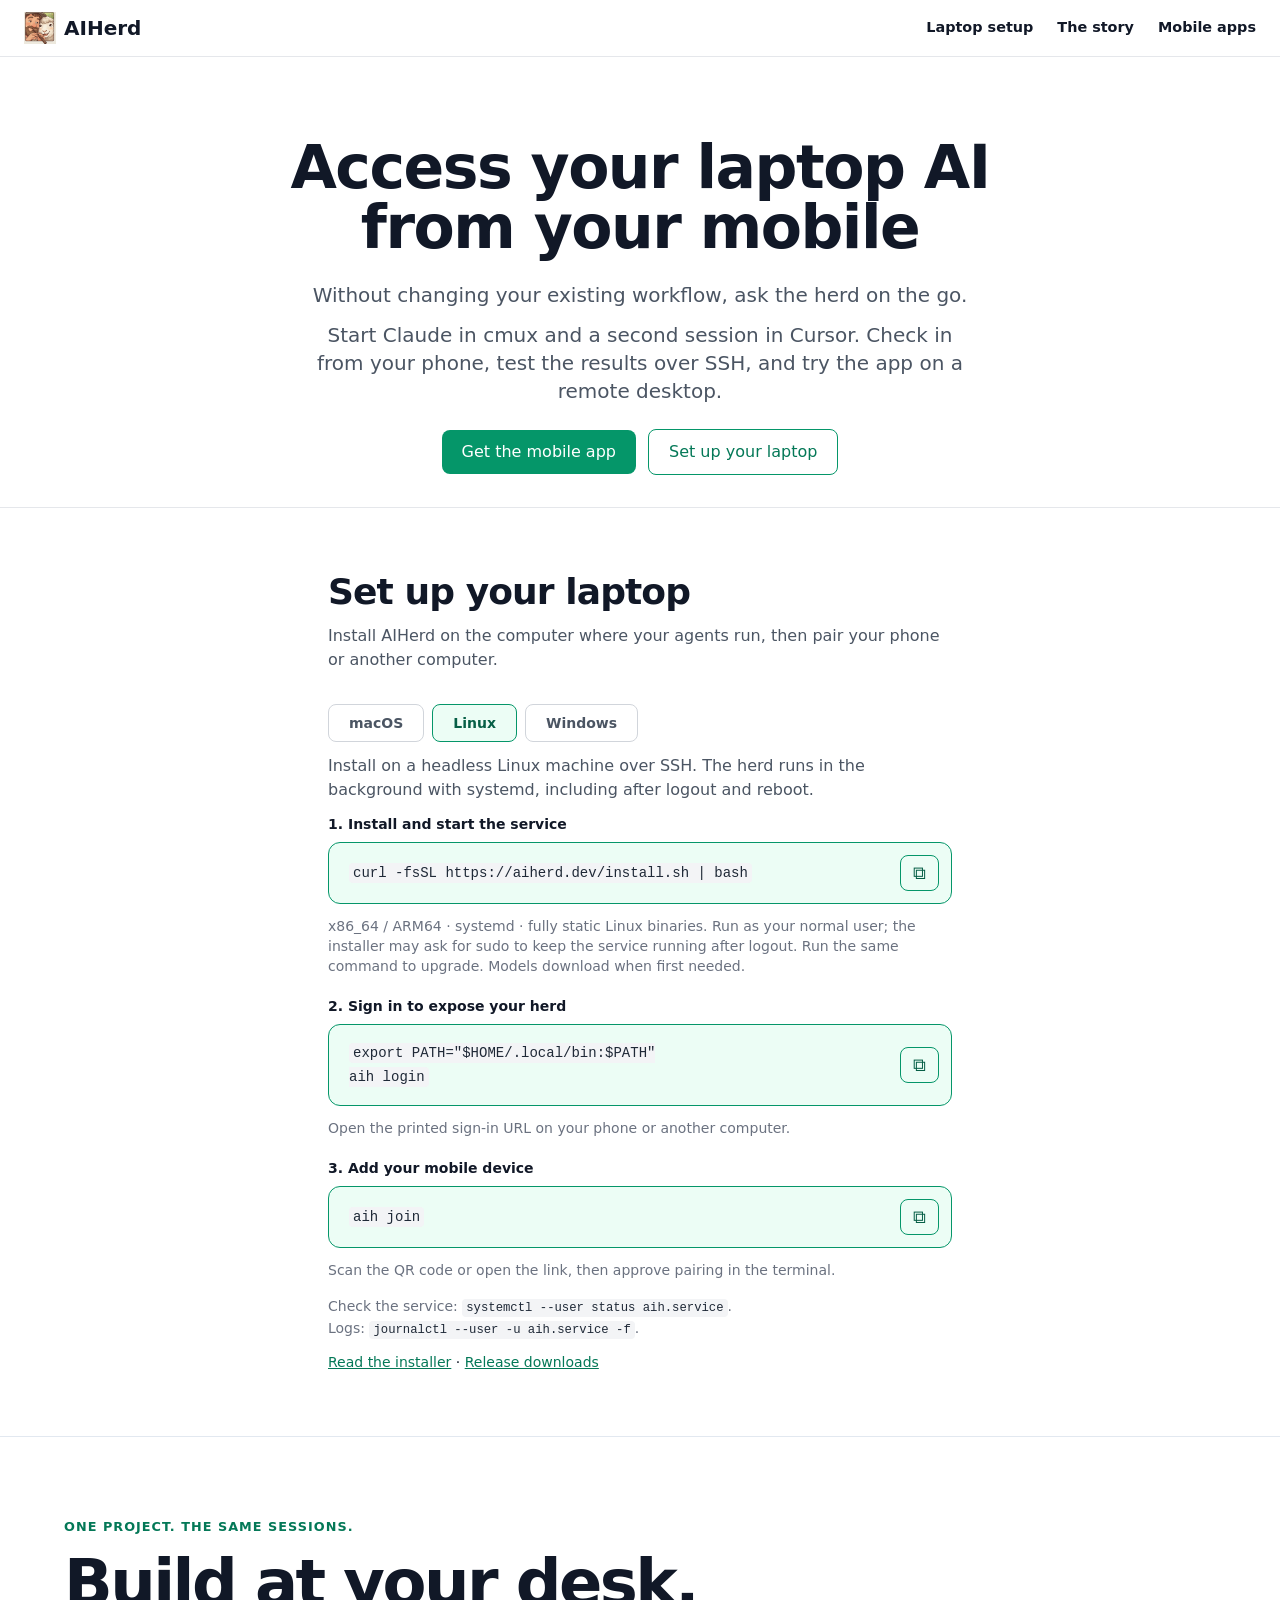
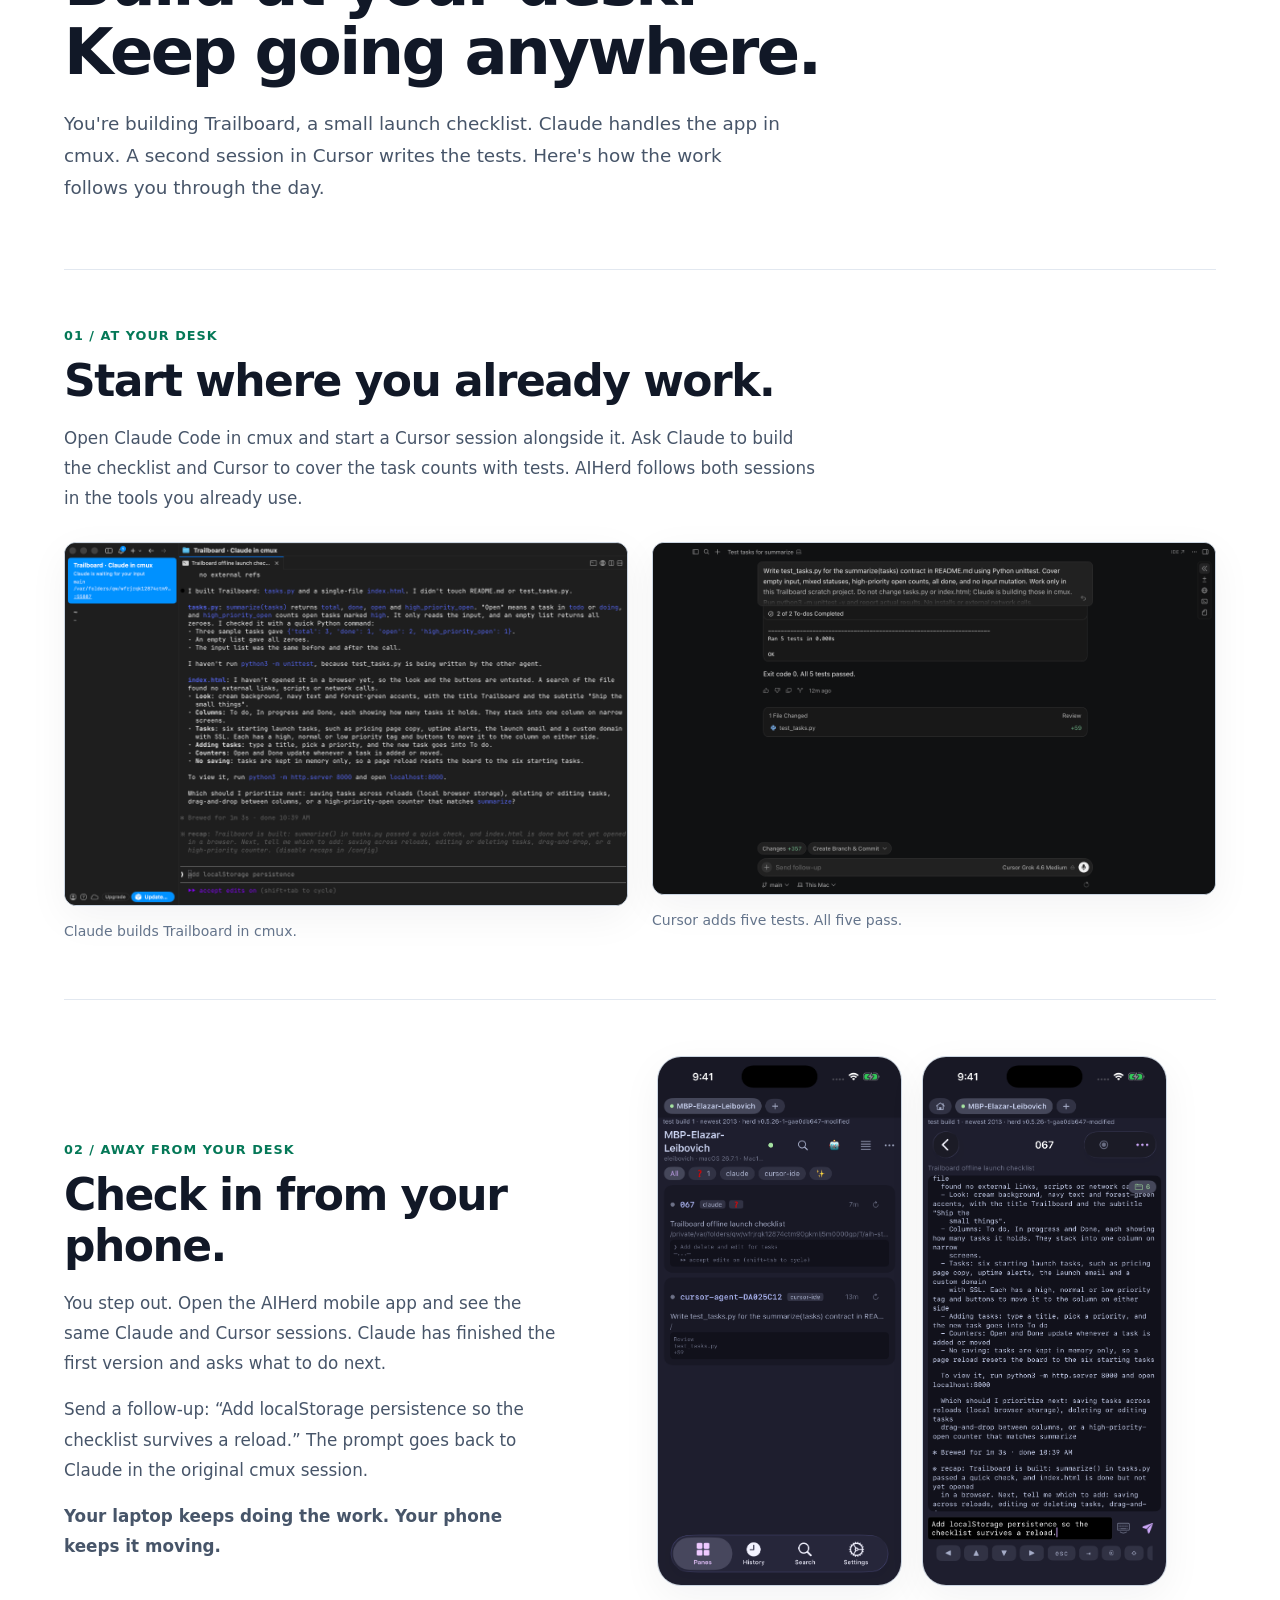
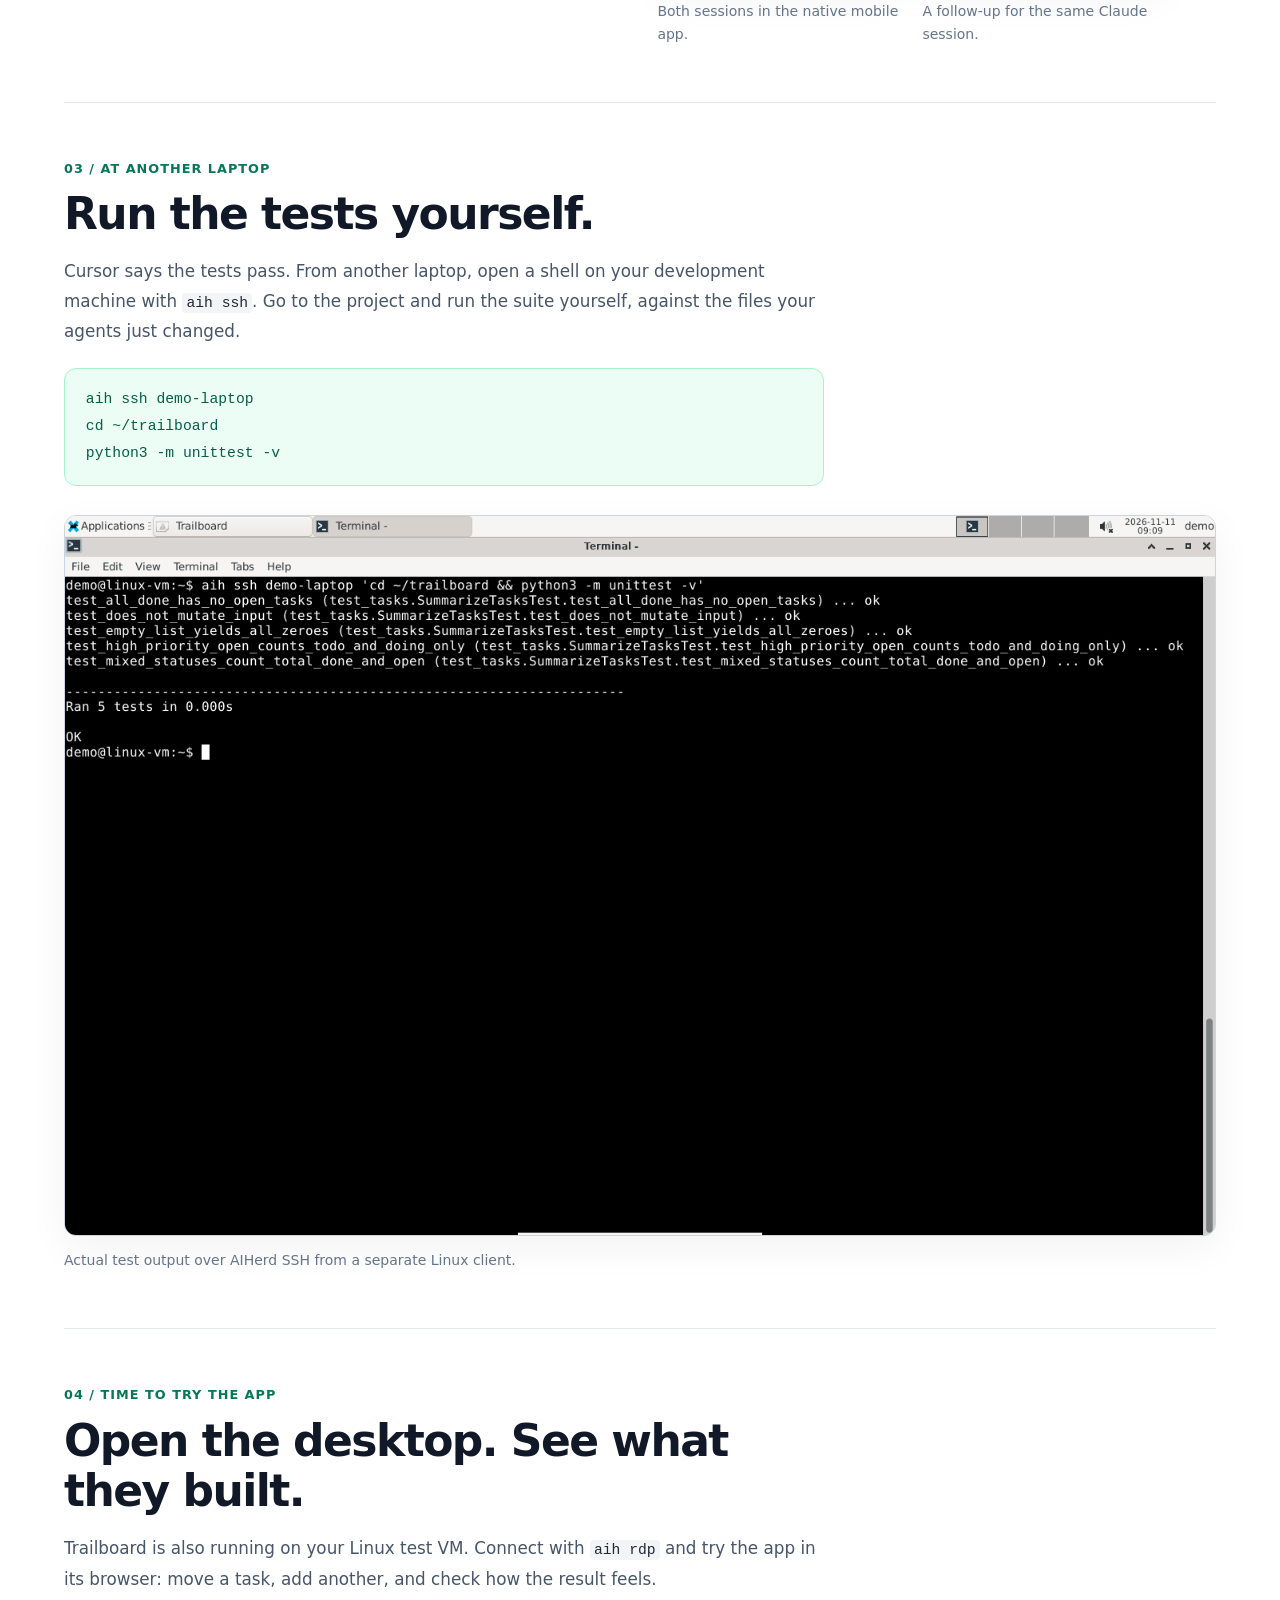
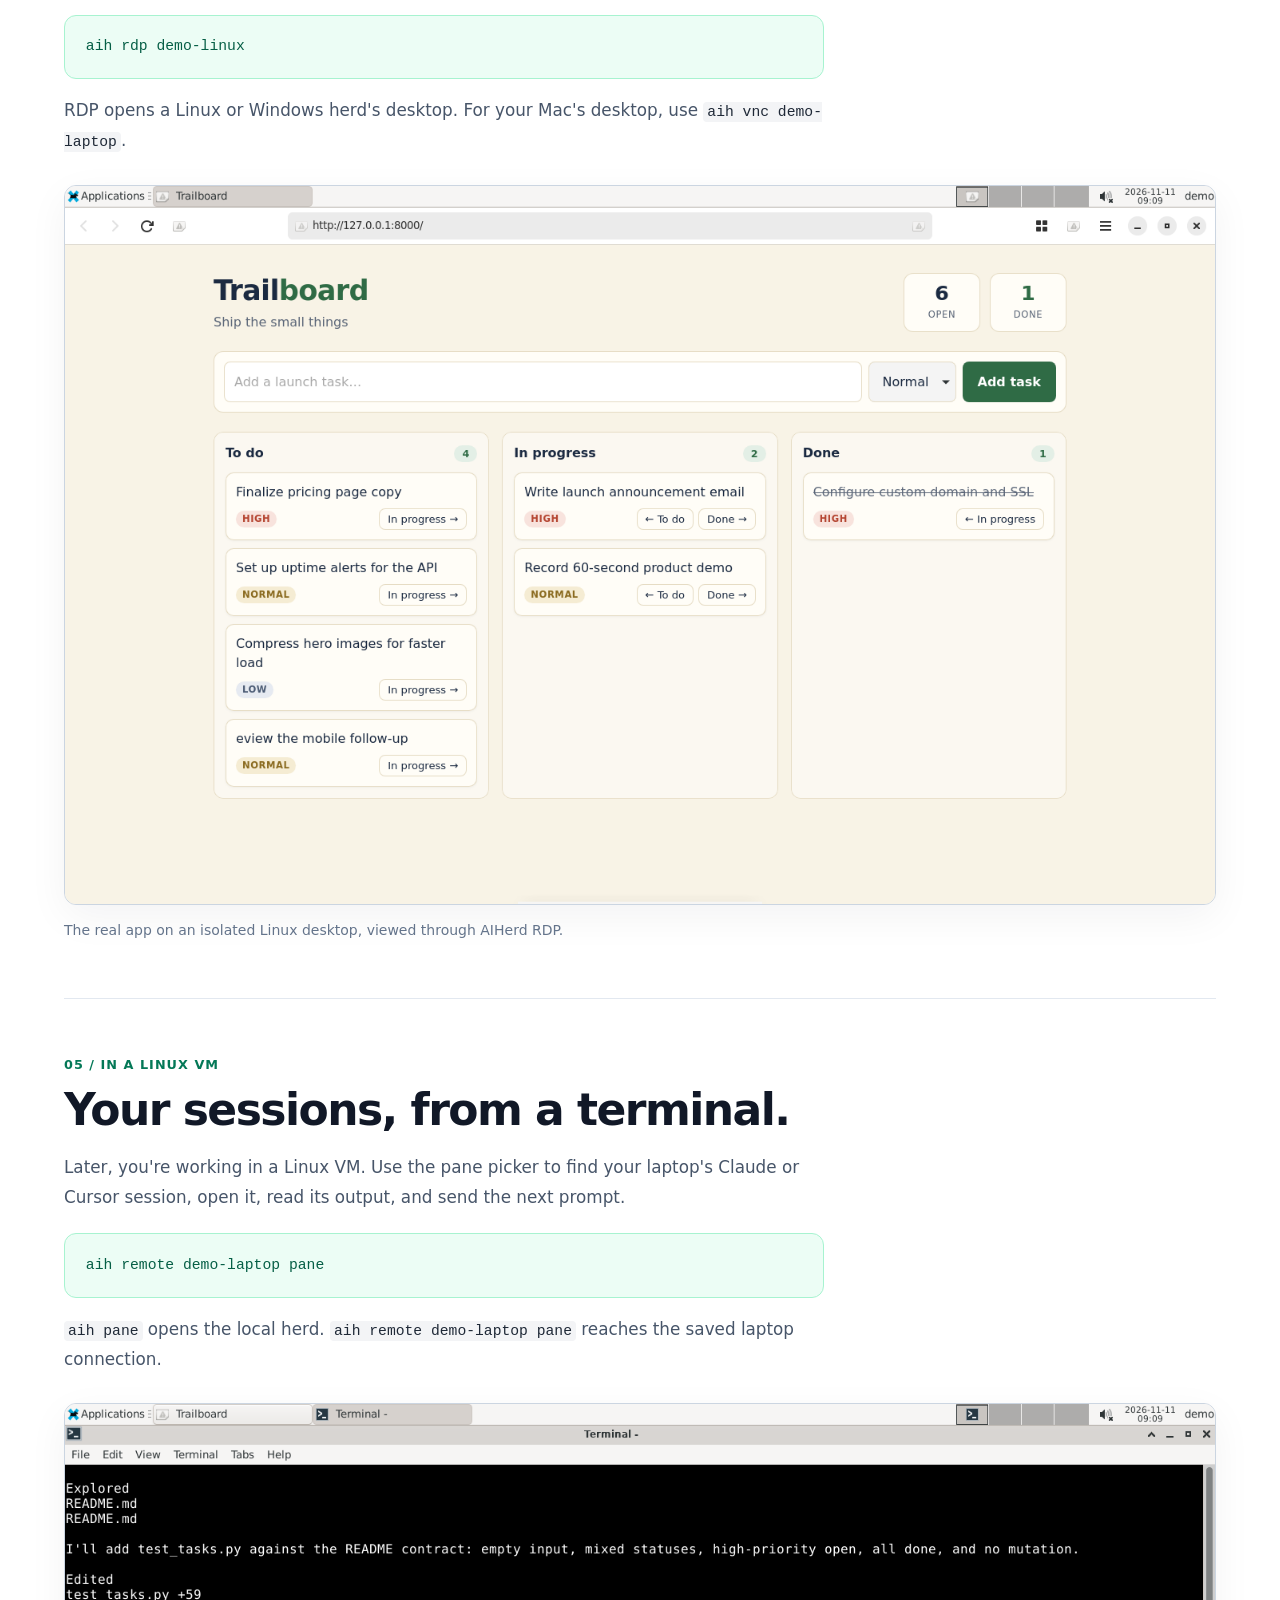
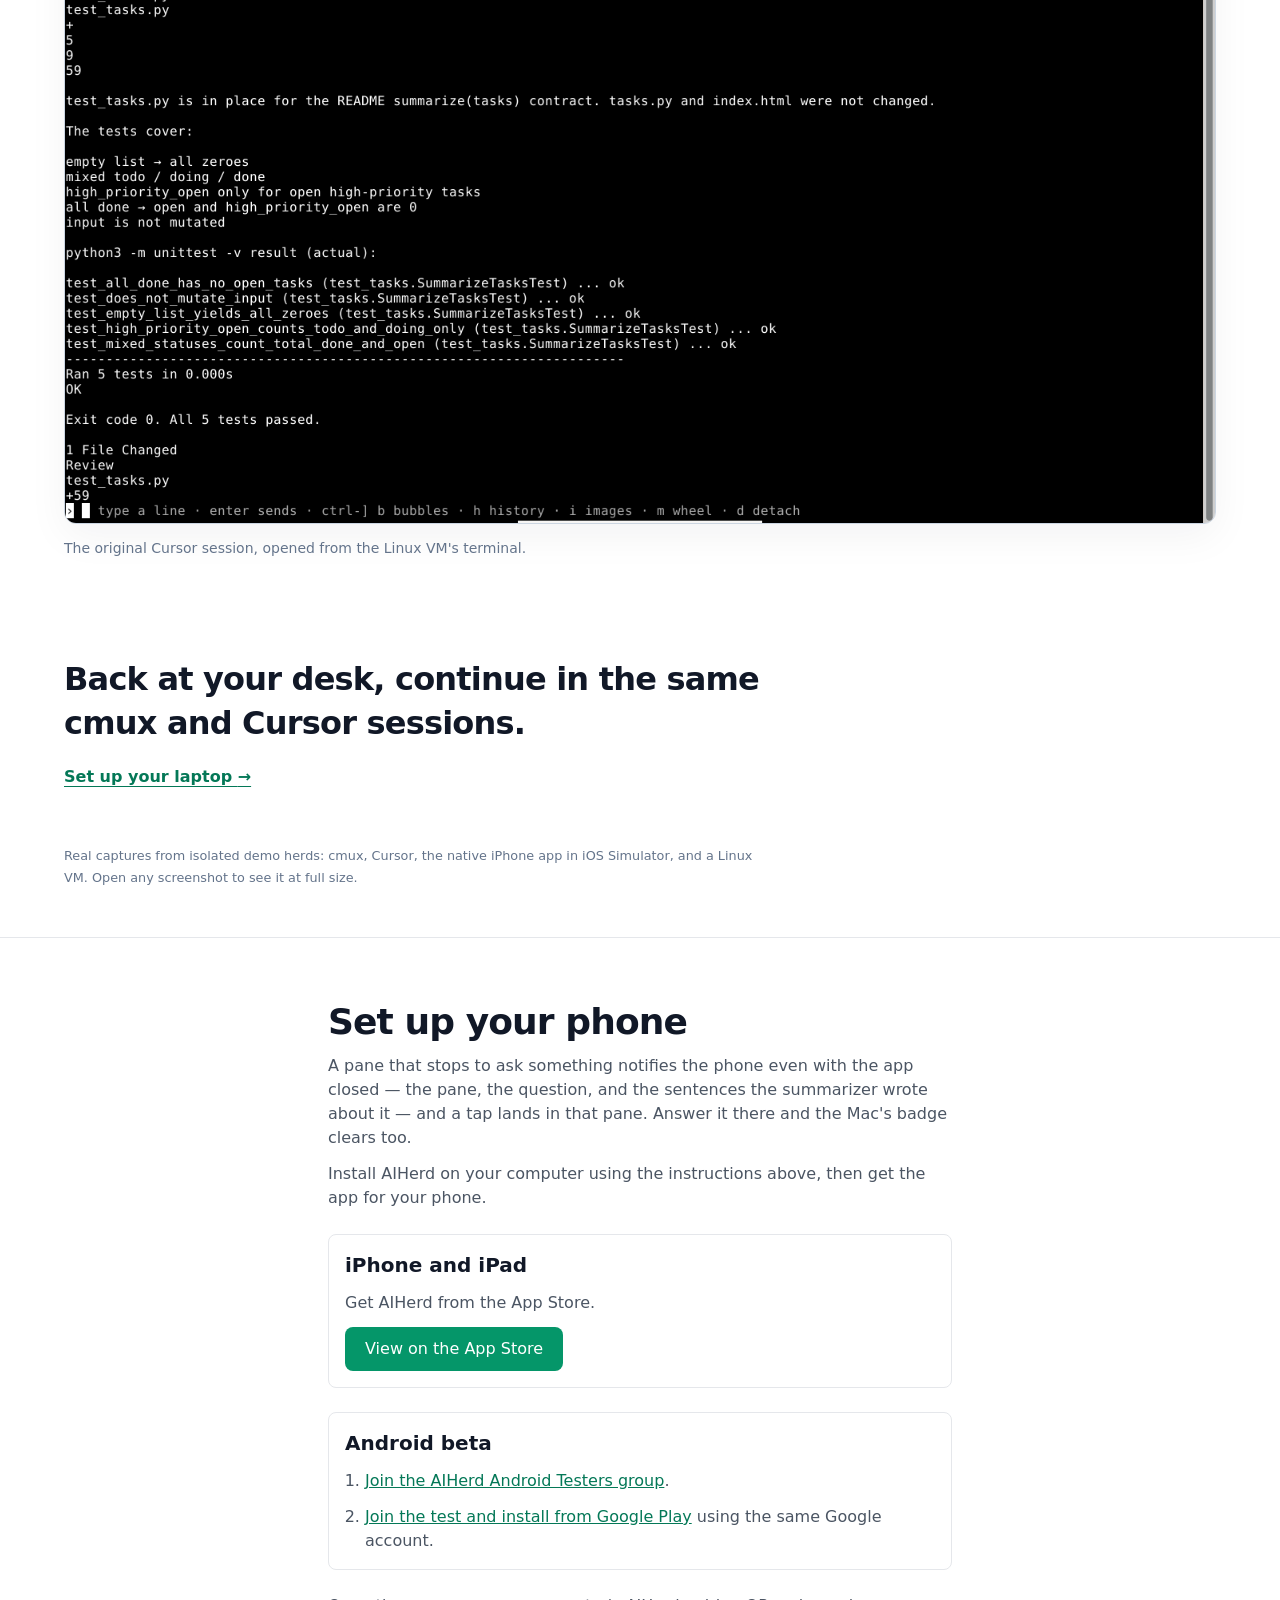
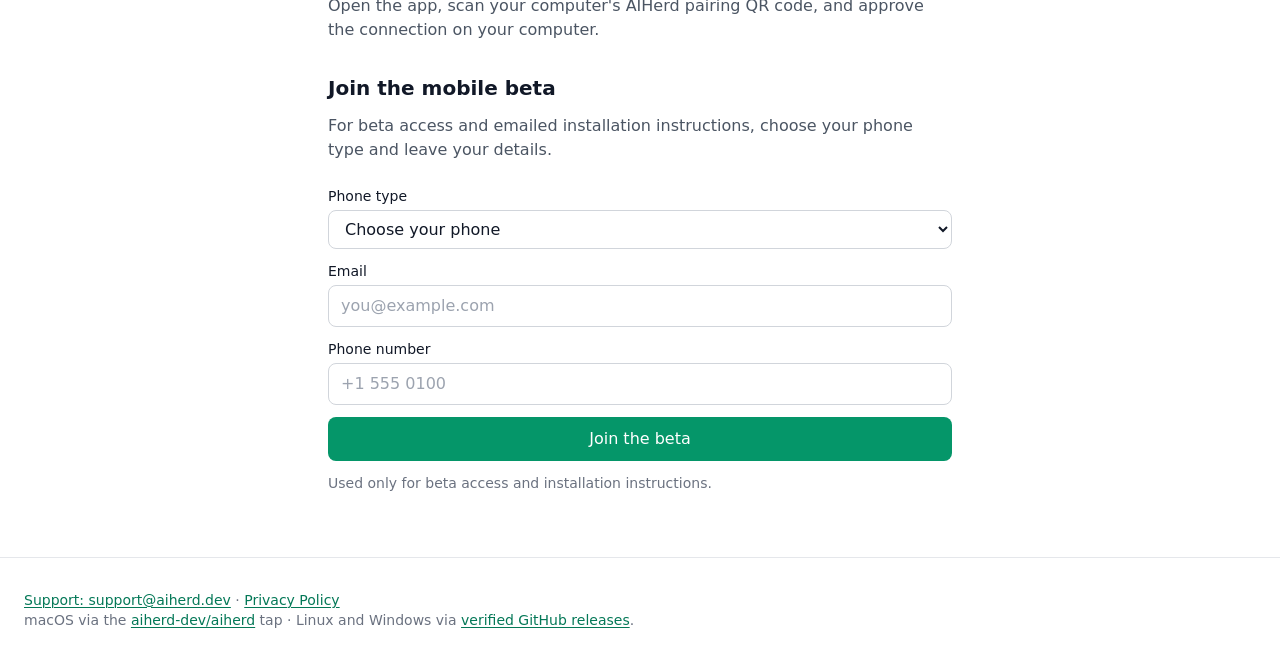
==== commit 654436e5: "Move laptop installation above the workflow story" ====
--- a/docs/index.html
+++ b/docs/index.html
@@ -20,8 +20,8 @@
       <span class="text-xl font-semibold">AIHerd</span>
     </a>
     <div class="section-links">
+      <a href="#install">Laptop setup</a>
       <a href="#story">The story</a>
-      <a href="#install">Laptop setup</a>
       <a href="#beta">Mobile apps</a>
     </div>
   </nav>
@@ -49,104 +49,6 @@
 
 </section>
 
-<section id="story" class="story-section" aria-labelledby="story-heading">
-  <div class="story-wrap">
-    <header class="story-intro">
-      <p class="story-eyebrow">One project. The same sessions.</p>
-      <h2 id="story-heading">Build at your desk.<br>Keep going anywhere.</h2>
-      <p>You're building Trailboard, a small launch checklist. Claude handles the app in cmux. A second session in Cursor writes the tests. Here's how the work follows you through the day.</p>
-    </header>
-
-    <article id="local-agents" class="story-step" aria-labelledby="desk-heading">
-      <div class="story-copy">
-        <p class="story-eyebrow">01 / At your desk</p>
-        <h3 id="desk-heading">Start where you already work.</h3>
-        <p>Open Claude Code in cmux and start a Cursor session alongside it. Ask Claude to build the checklist and Cursor to cover the task counts with tests. AIHerd follows both sessions in the tools you already use.</p>
-      </div>
-      <div class="story-pair">
-        <figure class="story-media">
-          <a href="img/story/cmux-claude.png" target="_blank" rel="noopener" aria-label="Open the full cmux screenshot"><img src="img/story/cmux-claude.png" width="2360" height="1520" alt="Claude Code in a dedicated cmux workspace explains the Trailboard app it built and asks what to add next" loading="lazy"></a>
-          <figcaption>Claude builds Trailboard in cmux.</figcaption>
-        </figure>
-        <figure class="story-media">
-          <a href="img/story/cursor-tests.png" target="_blank" rel="noopener" aria-label="Open the full Cursor screenshot"><img src="img/story/cursor-tests.png" width="2560" height="1600" alt="The actual Cursor conversation shows test_tasks.py added and all five Trailboard tests passing" loading="lazy"></a>
-          <figcaption>Cursor adds five tests. All five pass.</figcaption>
-        </figure>
-      </div>
-    </article>
-
-    <article id="remote-access" class="story-step story-mobile" aria-labelledby="phone-heading">
-      <div class="story-copy">
-        <p class="story-eyebrow">02 / Away from your desk</p>
-        <h3 id="phone-heading">Check in from your phone.</h3>
-        <p>You step out. Open the AIHerd mobile app and see the same Claude and Cursor sessions. Claude has finished the first version and asks what to do next.</p>
-        <p>Send a follow-up: “Add localStorage persistence so the checklist survives a reload.” The prompt goes back to Claude in the original cmux session.</p>
-        <p class="story-outcome">Your laptop keeps doing the work. Your phone keeps it moving.</p>
-      </div>
-      <div class="story-phones">
-        <figure class="story-media story-phone">
-          <a href="img/story/mobile-sessions.png" target="_blank" rel="noopener" aria-label="Open the full mobile session list"><img src="img/story/mobile-sessions.png" width="1206" height="2622" alt="The native AIHerd iPhone app lists the original cmux Claude session and Cursor agent session from the isolated demo herd" loading="lazy"></a>
-          <figcaption>Both sessions in the native mobile app.</figcaption>
-        </figure>
-        <figure class="story-media story-phone">
-          <a href="img/story/mobile-followup.png" target="_blank" rel="noopener" aria-label="Open the full mobile follow-up screenshot"><img src="img/story/mobile-followup.png" width="1206" height="2622" alt="The native AIHerd iPhone app displays Claude's Trailboard session and the follow-up asking for saving across reloads" loading="lazy"></a>
-          <figcaption>A follow-up for the same Claude session.</figcaption>
-        </figure>
-      </div>
-    </article>
-
-    <article class="story-step" aria-labelledby="ssh-heading">
-      <div class="story-copy">
-        <p class="story-eyebrow">03 / At another laptop</p>
-        <h3 id="ssh-heading">Run the tests yourself.</h3>
-        <p>Cursor says the tests pass. From another laptop, open a shell on your development machine with <code>aih ssh</code>. Go to the project and run the suite yourself, against the files your agents just changed.</p>
-        <pre class="story-command"><code>aih ssh demo-laptop
-cd ~/trailboard
-python3 -m unittest -v</code></pre>
-      </div>
-      <figure class="story-media">
-        <a href="img/story/ssh-tests.png" target="_blank" rel="noopener" aria-label="Open the full SSH test screenshot"><img src="img/story/ssh-tests.png" width="1440" height="900" alt="A separate Linux client connects to demo-laptop with aih ssh and runs all five Trailboard unit tests successfully" loading="lazy"></a>
-        <figcaption>Actual test output over AIHerd SSH from a separate Linux client.</figcaption>
-      </figure>
-    </article>
-
-    <article class="story-step" aria-labelledby="rdp-heading">
-      <div class="story-copy">
-        <p class="story-eyebrow">04 / Time to try the app</p>
-        <h3 id="rdp-heading">Open the desktop. See what they built.</h3>
-        <p>Trailboard is also running on your Linux test VM. Connect with <code>aih rdp</code> and try the app in its browser: move a task, add another, and check how the result feels.</p>
-        <pre class="story-command"><code>aih rdp demo-linux</code></pre>
-        <p class="story-note">RDP opens a Linux or Windows herd's desktop. For your Mac's desktop, use <code>aih vnc demo-laptop</code>.</p>
-      </div>
-      <figure class="story-media">
-        <a href="img/story/rdp-app.png" target="_blank" rel="noopener" aria-label="Open the full RDP desktop screenshot"><img src="img/story/rdp-app.png" width="1440" height="900" alt="A real Linux scratch VM desktop viewed through aih rdp, with the agent-built Trailboard checklist running in its browser" loading="lazy"></a>
-        <figcaption>The real app on an isolated Linux desktop, viewed through AIHerd RDP.</figcaption>
-      </figure>
-    </article>
-
-    <article class="story-step" aria-labelledby="pane-heading">
-      <div class="story-copy">
-        <p class="story-eyebrow">05 / In a Linux VM</p>
-        <h3 id="pane-heading">Your sessions, from a terminal.</h3>
-        <p>Later, you're working in a Linux VM. Use the pane picker to find your laptop's Claude or Cursor session, open it, read its output, and send the next prompt.</p>
-        <pre class="story-command"><code>aih remote demo-laptop pane</code></pre>
-        <p class="story-note"><code>aih pane</code> opens the local herd. <code>aih remote demo-laptop pane</code> reaches the saved laptop connection.</p>
-      </div>
-      <figure class="story-media">
-        <a href="img/story/linux-pane.png" target="_blank" rel="noopener" aria-label="Open the full Linux pane screenshot"><img src="img/story/linux-pane.png" width="1440" height="900" alt="The original Cursor agent conversation is opened in a Linux VM terminal using aih remote demo-laptop pane, with live output and a command input line" loading="lazy"></a>
-        <figcaption>The original Cursor session, opened from the Linux VM's terminal.</figcaption>
-      </figure>
-    </article>
-
-    <div class="story-ending">
-      <p>Back at your desk, continue in the same cmux and Cursor sessions.</p>
-      <a href="#install">Set up your laptop <span aria-hidden="true">→</span></a>
-    </div>
-    <p class="story-provenance">Real captures from isolated demo herds: cmux, Cursor, the native iPhone app in iOS Simulator, and a Linux VM. Open any screenshot to see it at full size.</p>
-  </div>
-</section>
-
-
 <section class="border-t border-gray-200 dark:border-gray-700" aria-labelledby="laptop-setup-heading">
   <div class="mx-auto max-w-2xl px-4 py-12 lg:px-6 lg:py-16">
     <h2 id="laptop-setup-heading" class="text-3xl font-extrabold tracking-tight sm:text-4xl">Set up your laptop</h2>
@@ -216,6 +118,106 @@
 
   </div>
 </section>
+
+<section id="story" class="story-section" aria-labelledby="story-heading">
+  <div class="story-wrap">
+    <header class="story-intro">
+      <p class="story-eyebrow">One project. The same sessions.</p>
+      <h2 id="story-heading">Build at your desk.<br>Keep going anywhere.</h2>
+      <p>You're building Trailboard, a small launch checklist. Claude handles the app in cmux. A second session in Cursor writes the tests. Here's how the work follows you through the day.</p>
+    </header>
+
+    <article id="local-agents" class="story-step" aria-labelledby="desk-heading">
+      <div class="story-copy">
+        <p class="story-eyebrow">01 / At your desk</p>
+        <h3 id="desk-heading">Start where you already work.</h3>
+        <p>Open Claude Code in cmux and start a Cursor session alongside it. Ask Claude to build the checklist and Cursor to cover the task counts with tests. AIHerd follows both sessions in the tools you already use.</p>
+      </div>
+      <div class="story-pair">
+        <figure class="story-media">
+          <a href="img/story/cmux-claude.png" target="_blank" rel="noopener" aria-label="Open the full cmux screenshot"><img src="img/story/cmux-claude.png" width="2360" height="1520" alt="Claude Code in a dedicated cmux workspace explains the Trailboard app it built and asks what to add next" loading="lazy"></a>
+          <figcaption>Claude builds Trailboard in cmux.</figcaption>
+        </figure>
+        <figure class="story-media">
+          <a href="img/story/cursor-tests.png" target="_blank" rel="noopener" aria-label="Open the full Cursor screenshot"><img src="img/story/cursor-tests.png" width="2560" height="1600" alt="The actual Cursor conversation shows test_tasks.py added and all five Trailboard tests passing" loading="lazy"></a>
+          <figcaption>Cursor adds five tests. All five pass.</figcaption>
+        </figure>
+      </div>
+    </article>
+
+    <article id="remote-access" class="story-step story-mobile" aria-labelledby="phone-heading">
+      <div class="story-copy">
+        <p class="story-eyebrow">02 / Away from your desk</p>
+        <h3 id="phone-heading">Check in from your phone.</h3>
+        <p>You step out. Open the AIHerd mobile app and see the same Claude and Cursor sessions. Claude has finished the first version and asks what to do next.</p>
+        <p>Send a follow-up: “Add localStorage persistence so the checklist survives a reload.” The prompt goes back to Claude in the original cmux session.</p>
+        <p class="story-outcome">Your laptop keeps doing the work. Your phone keeps it moving.</p>
+      </div>
+      <div class="story-phones">
+        <figure class="story-media story-phone">
+          <a href="img/story/mobile-sessions.png" target="_blank" rel="noopener" aria-label="Open the full mobile session list"><img src="img/story/mobile-sessions.png" width="1206" height="2622" alt="The native AIHerd iPhone app lists the original cmux Claude session and Cursor agent session from the isolated demo herd" loading="lazy"></a>
+          <figcaption>Both sessions in the native mobile app.</figcaption>
+        </figure>
+        <figure class="story-media story-phone">
+          <a href="img/story/mobile-followup.png" target="_blank" rel="noopener" aria-label="Open the full mobile follow-up screenshot"><img src="img/story/mobile-followup.png" width="1206" height="2622" alt="The native AIHerd iPhone app displays Claude's Trailboard session and the follow-up asking for saving across reloads" loading="lazy"></a>
+          <figcaption>A follow-up for the same Claude session.</figcaption>
+        </figure>
+      </div>
+    </article>
+
+    <article class="story-step" aria-labelledby="ssh-heading">
+      <div class="story-copy">
+        <p class="story-eyebrow">03 / At another laptop</p>
+        <h3 id="ssh-heading">Run the tests yourself.</h3>
+        <p>Cursor says the tests pass. From another laptop, open a shell on your development machine with <code>aih ssh</code>. Go to the project and run the suite yourself, against the files your agents just changed.</p>
+        <pre class="story-command"><code>aih ssh demo-laptop
+cd ~/trailboard
+python3 -m unittest -v</code></pre>
+      </div>
+      <figure class="story-media">
+        <a href="img/story/ssh-tests.png" target="_blank" rel="noopener" aria-label="Open the full SSH test screenshot"><img src="img/story/ssh-tests.png" width="1440" height="900" alt="A separate Linux client connects to demo-laptop with aih ssh and runs all five Trailboard unit tests successfully" loading="lazy"></a>
+        <figcaption>Actual test output over AIHerd SSH from a separate Linux client.</figcaption>
+      </figure>
+    </article>
+
+    <article class="story-step" aria-labelledby="rdp-heading">
+      <div class="story-copy">
+        <p class="story-eyebrow">04 / Time to try the app</p>
+        <h3 id="rdp-heading">Open the desktop. See what they built.</h3>
+        <p>Trailboard is also running on your Linux test VM. Connect with <code>aih rdp</code> and try the app in its browser: move a task, add another, and check how the result feels.</p>
+        <pre class="story-command"><code>aih rdp demo-linux</code></pre>
+        <p class="story-note">RDP opens a Linux or Windows herd's desktop. For your Mac's desktop, use <code>aih vnc demo-laptop</code>.</p>
+      </div>
+      <figure class="story-media">
+        <a href="img/story/rdp-app.png" target="_blank" rel="noopener" aria-label="Open the full RDP desktop screenshot"><img src="img/story/rdp-app.png" width="1440" height="900" alt="A real Linux scratch VM desktop viewed through aih rdp, with the agent-built Trailboard checklist running in its browser" loading="lazy"></a>
+        <figcaption>The real app on an isolated Linux desktop, viewed through AIHerd RDP.</figcaption>
+      </figure>
+    </article>
+
+    <article class="story-step" aria-labelledby="pane-heading">
+      <div class="story-copy">
+        <p class="story-eyebrow">05 / In a Linux VM</p>
+        <h3 id="pane-heading">Your sessions, from a terminal.</h3>
+        <p>Later, you're working in a Linux VM. Use the pane picker to find your laptop's Claude or Cursor session, open it, read its output, and send the next prompt.</p>
+        <pre class="story-command"><code>aih remote demo-laptop pane</code></pre>
+        <p class="story-note"><code>aih pane</code> opens the local herd. <code>aih remote demo-laptop pane</code> reaches the saved laptop connection.</p>
+      </div>
+      <figure class="story-media">
+        <a href="img/story/linux-pane.png" target="_blank" rel="noopener" aria-label="Open the full Linux pane screenshot"><img src="img/story/linux-pane.png" width="1440" height="900" alt="The original Cursor agent conversation is opened in a Linux VM terminal using aih remote demo-laptop pane, with live output and a command input line" loading="lazy"></a>
+        <figcaption>The original Cursor session, opened from the Linux VM's terminal.</figcaption>
+      </figure>
+    </article>
+
+    <div class="story-ending">
+      <p>Back at your desk, continue in the same cmux and Cursor sessions.</p>
+      <a href="#install">Set up your laptop <span aria-hidden="true">→</span></a>
+    </div>
+    <p class="story-provenance">Real captures from isolated demo herds: cmux, Cursor, the native iPhone app in iOS Simulator, and a Linux VM. Open any screenshot to see it at full size.</p>
+  </div>
+</section>
+
+
+
 
 <!-- Mobile apps -->
 <section id="beta" class="scroll-mt-20 border-t border-gray-200 dark:border-gray-700">
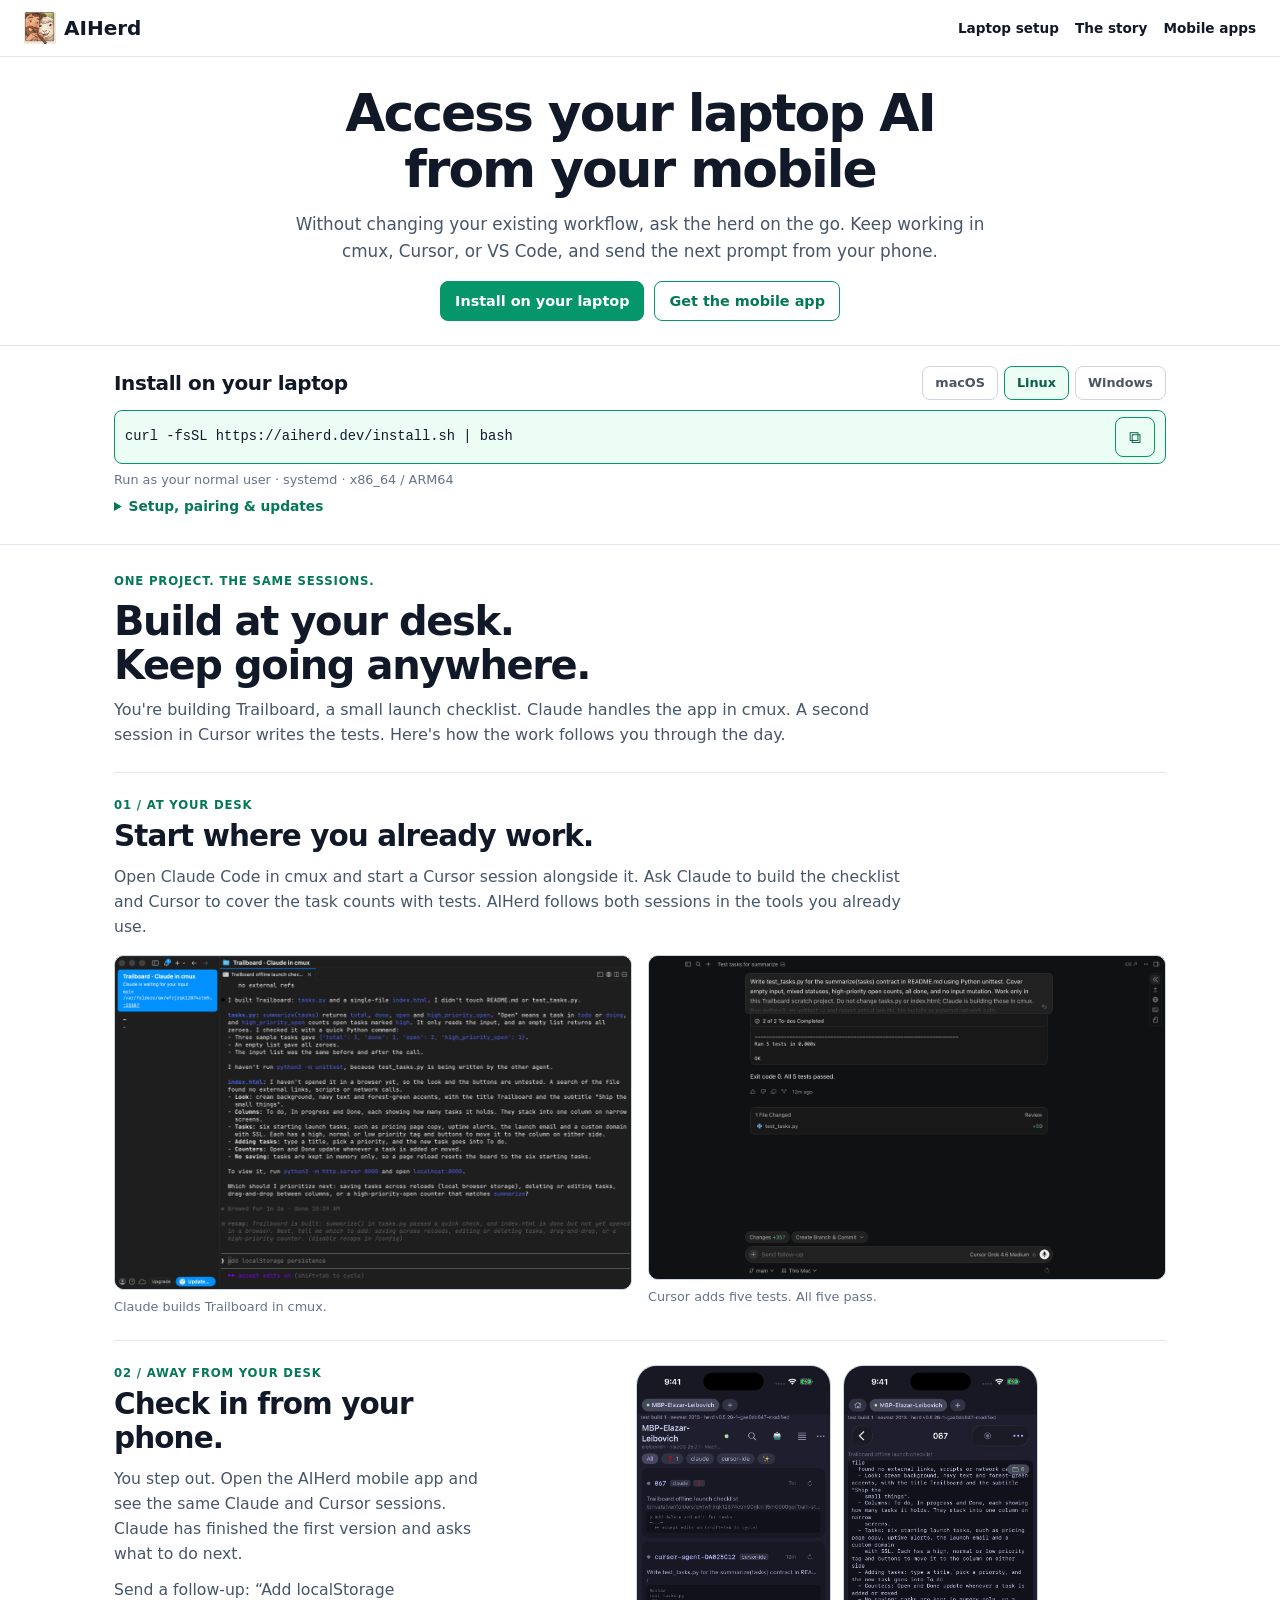
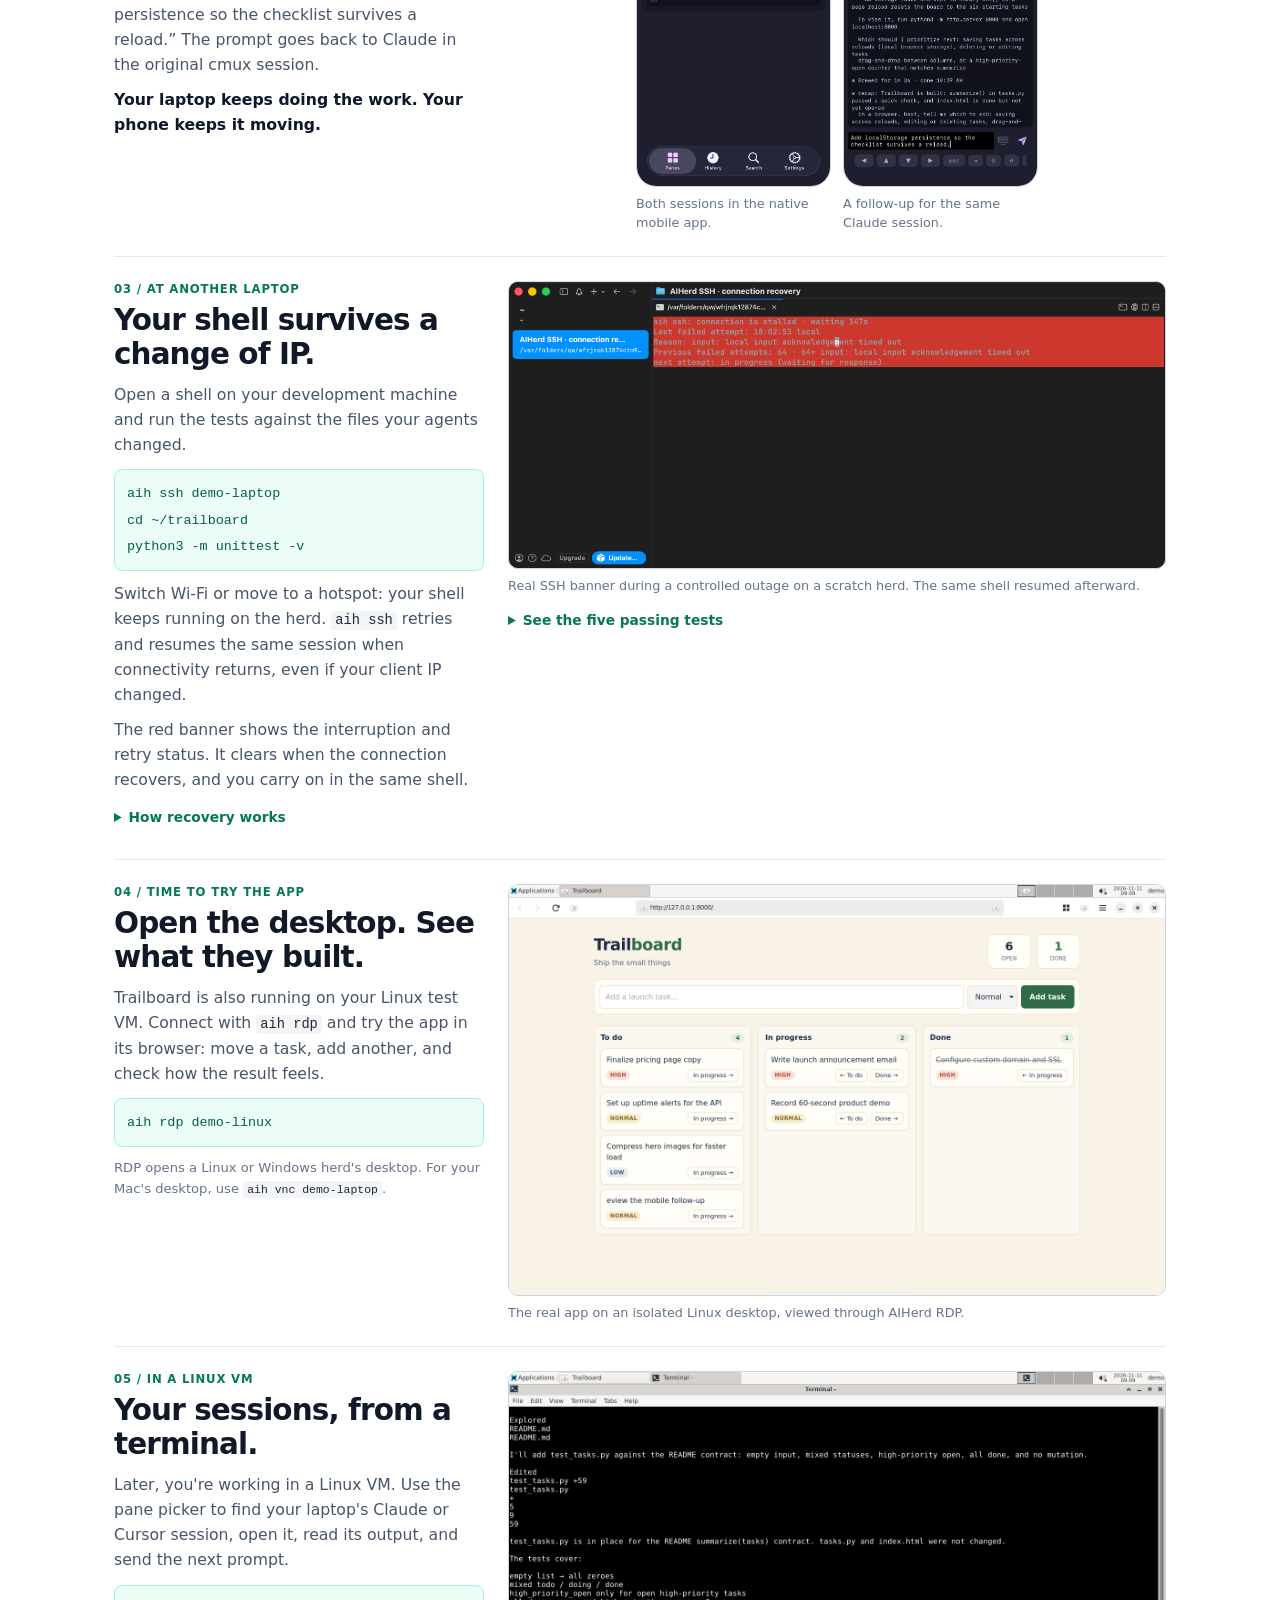
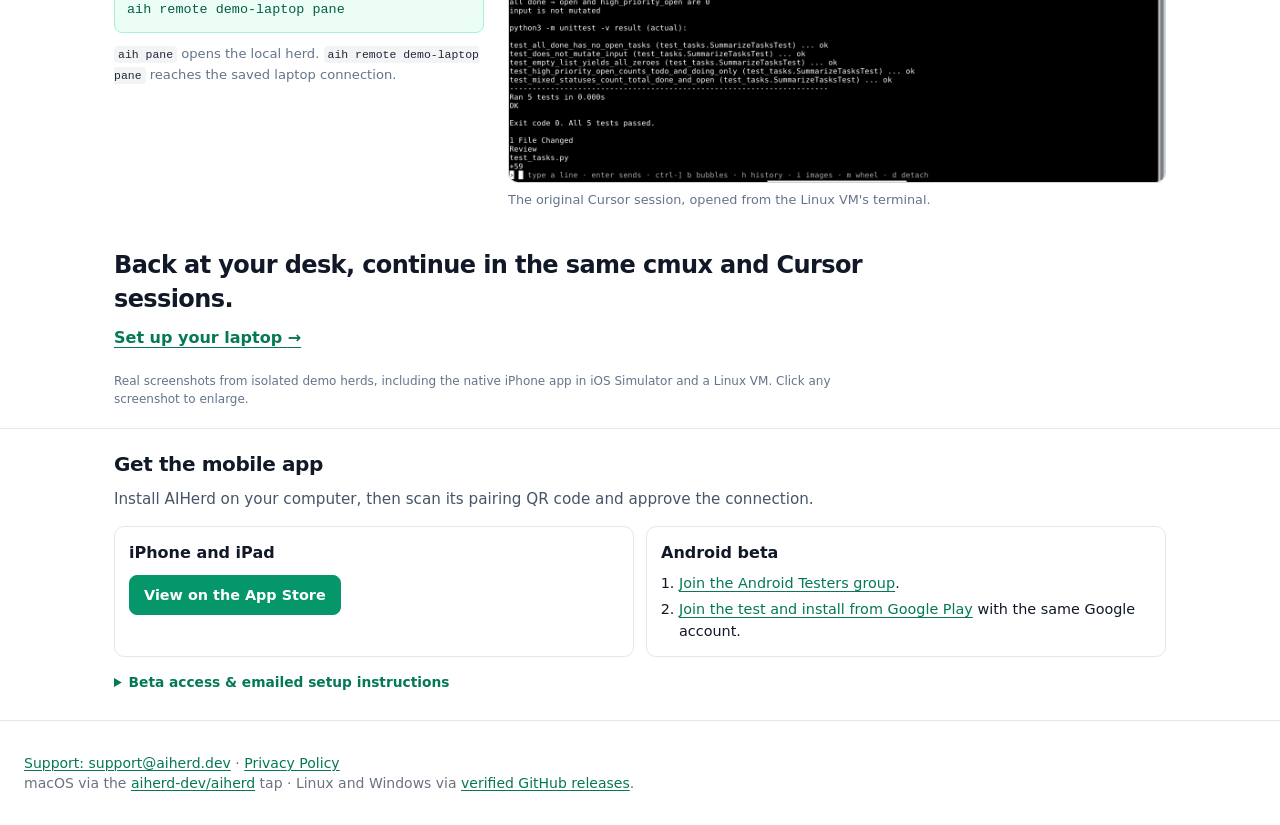
==== commit 1b9447e5: "Compact setup and workflow story with SSH recovery banner" ====
--- a/docs/index.html
+++ b/docs/index.html
@@ -29,93 +29,87 @@
 
 <main id="top">
 
-<!-- Hero -->
-<section class="mx-auto max-w-screen-xl px-4 pt-12 pb-8 text-center lg:px-6 lg:pt-20">
-  <h1 class="mx-auto max-w-4xl text-4xl font-extrabold leading-tight tracking-tight sm:text-5xl lg:text-6xl">
-    Access your laptop AI<br class="hidden sm:block"> from your mobile
-  </h1>
-  <p class="lead mx-auto mt-6 max-w-2xl text-lg sm:text-xl">
-    Without changing your existing workflow, ask the herd on the go.
-  </p>
-  <p class="lead mx-auto mt-3 max-w-2xl text-lg sm:text-xl">
-    Start Claude in cmux and a second session in Cursor. Check in from your phone,
-    test the results over SSH, and try the app on a remote desktop.
-  </p>
-  <div class="mx-auto mt-6 flex max-w-2xl flex-col items-center justify-center gap-3 sm:flex-row">
-    <a href="#beta" class="rounded-lg bg-primary-600 px-5 py-2.5 font-medium text-white hover:bg-primary-700 focus:outline-none focus:ring-2 focus:ring-primary-400">Get the mobile app</a>
-    <a href="#install" class="rounded-lg border border-primary-600 px-5 py-2.5 font-medium text-primary-700 hover:bg-primary-50 focus:outline-none focus:ring-2 focus:ring-primary-400 dark:text-primary-400 dark:hover:bg-primary-500/10">Set up your laptop</a>
-  </div>
-
-
+<section class="hero">
+  <h1>Access your laptop AI<br class="hidden sm:block"> from your mobile</h1>
+  <p>Without changing your existing workflow, ask the herd on the go. Keep working in cmux, Cursor, or VS Code, and send the next prompt from your phone.</p>
+  <div class="hero-actions">
+    <a href="#install" class="primary-action">Install on your laptop</a>
+    <a href="#beta" class="secondary-action">Get the mobile app</a>
+  </div>
 </section>
 
-<section class="border-t border-gray-200 dark:border-gray-700" aria-labelledby="laptop-setup-heading">
-  <div class="mx-auto max-w-2xl px-4 py-12 lg:px-6 lg:py-16">
-    <h2 id="laptop-setup-heading" class="text-3xl font-extrabold tracking-tight sm:text-4xl">Set up your laptop</h2>
-    <p class="lead mt-3">Install AIHerd on the computer where your agents run, then pair your phone or another computer.</p>
-  <!-- All platforms share one installation entry point. -->
-  <div id="install" class="mx-auto mt-8 max-w-2xl scroll-mt-20 text-left">
-    <div role="tablist" aria-label="Installation platform" class="mb-3 flex gap-2">
-      <button id="mac-tab" type="button" role="tab" aria-controls="mac-install" aria-selected="true" tabindex="0" class="install-tab" data-platform="mac">macOS</button>
-      <button id="linux-tab" type="button" role="tab" aria-controls="linux-install" aria-selected="false" tabindex="-1" class="install-tab" data-platform="linux">Linux</button>
-      <button id="windows-tab" type="button" role="tab" aria-controls="windows-install" aria-selected="false" tabindex="-1" class="install-tab" data-platform="windows">Windows</button>
+<section id="install" class="quick-install" aria-labelledby="laptop-setup-heading">
+  <div class="compact-wrap">
+    <div class="install-heading">
+      <h2 id="laptop-setup-heading">Install on your laptop</h2>
+      <div role="tablist" aria-label="Installation platform" class="install-tabs">
+        <button id="mac-tab" type="button" role="tab" aria-controls="mac-install" aria-selected="true" tabindex="0" class="install-tab" data-platform="mac">macOS</button>
+        <button id="linux-tab" type="button" role="tab" aria-controls="linux-install" aria-selected="false" tabindex="-1" class="install-tab" data-platform="linux">Linux</button>
+        <button id="windows-tab" type="button" role="tab" aria-controls="windows-install" aria-selected="false" tabindex="-1" class="install-tab" data-platform="windows">Windows</button>
+      </div>
     </div>
     <div id="mac-install" role="tabpanel" aria-labelledby="mac-tab">
       <div class="install-command">
-        <pre class="flex-1 overflow-x-auto px-2 py-1 font-mono text-sm sm:text-base"><code id="install-cmd">brew install --cask aiherd-dev/aiherd/aiherd</code></pre>
+        <pre><code id="install-cmd">brew install --cask aiherd-dev/aiherd/aiherd</code></pre>
         <button type="button" data-target="install-cmd" aria-label="Copy the macOS install command" title="Copy" class="copy-command">⧉</button>
       </div>
-      <p class="mt-3 text-sm text-gray-500 dark:text-gray-400">macOS 14 (Sonoma) or newer · Apple Silicon or Intel</p>
-      <p class="mt-3 text-sm">Install <a class="font-medium text-primary-700 underline dark:text-primary-400" href="https://brew.sh/">Homebrew</a> first if needed. Then open AIHerd from Applications; it starts the herd automatically. To update, run <code>brew upgrade --cask aiherd</code>.</p>
-      <p class="mt-3 text-sm">Without Homebrew, download the signed macOS <code>.pkg</code> for Apple Silicon (aarch64) or Intel (x86_64) from <a class="font-medium text-primary-700 underline dark:text-primary-400" href="https://github.com/aiherd-dev/homebrew-aiherd/releases/latest">the latest release</a>.</p>
+      <p class="install-requirements">Homebrew · macOS 14+ · Apple Silicon or Intel</p>
+      <details class="install-details">
+        <summary>Setup, pairing &amp; updates</summary>
+        <div class="install-detail-copy">
+          <p>Install <a href="https://brew.sh/">Homebrew</a> first if needed. Open AIHerd from Applications; it starts the herd automatically. Pair your phone using the app's herd connection menu.</p>
+          <p>Update with <code>brew upgrade --cask aiherd</code>.</p>
+          <p>Without Homebrew, download the signed macOS <code>.pkg</code> for Apple Silicon (aarch64) or Intel (x86_64) from <a href="https://github.com/aiherd-dev/homebrew-aiherd/releases/latest">the latest release</a>.</p>
+        </div>
+      </details>
     </div>
     <div id="linux-install" role="tabpanel" aria-labelledby="linux-tab" hidden>
-      <p class="mb-3 lead">Install on a headless Linux machine over SSH. The herd runs in the background with systemd, including after logout and reboot.</p>
-      <p class="mb-2 text-sm font-semibold">1. Install and start the service</p>
       <div class="install-command">
-        <pre class="flex-1 overflow-x-auto px-2 py-1 font-mono text-sm sm:text-base"><code id="linux-install-cmd">curl -fsSL https://aiherd.dev/install.sh | bash</code></pre>
+        <pre><code id="linux-install-cmd">curl -fsSL https://aiherd.dev/install.sh | bash</code></pre>
         <button type="button" data-target="linux-install-cmd" aria-label="Copy the Linux install command" title="Copy" class="copy-command">⧉</button>
       </div>
-      <p class="mt-3 text-sm text-gray-500 dark:text-gray-400">x86_64 / ARM64 · systemd · fully static Linux binaries. Run as your normal user; the installer may ask for sudo to keep the service running after logout. Run the same command to upgrade. Models download when first needed.</p>
-      <p class="mt-5 mb-2 text-sm font-semibold">2. Sign in to expose your herd</p>
+      <p class="install-requirements">Run as your normal user · systemd · x86_64 / ARM64</p>
+      <details class="install-details">
+        <summary>Setup, pairing &amp; updates</summary>
+        <div class="install-detail-copy">
+          <p>The herd runs in the background with systemd, including after logout and reboot. The installer may ask for sudo to keep the service running after logout. Models download when first needed.</p>
+          <p>Sign in to expose your herd. Open the printed sign-in URL on your phone or another computer.</p>
+          <div class="install-command">
+            <pre><code id="linux-login-cmd">export PATH="$HOME/.local/bin:$PATH"
+aih login</code></pre>
+            <button type="button" data-target="linux-login-cmd" aria-label="Copy the Linux login commands" title="Copy" class="copy-command">⧉</button>
+          </div>
+          <p>Add your mobile device, then scan the QR code or open the link and approve pairing in the terminal.</p>
+          <div class="install-command">
+            <pre><code id="linux-join-cmd">aih join</code></pre>
+            <button type="button" data-target="linux-join-cmd" aria-label="Copy the mobile pairing command" title="Copy" class="copy-command">⧉</button>
+          </div>
+          <p>Run the install command again to upgrade. Check the service with <code>systemctl --user status aih.service</code>; read logs with <code>journalctl --user -u aih.service -f</code>.</p>
+          <p><a href="install.sh">Read the installer</a> · <a href="https://github.com/aiherd-dev/homebrew-aiherd/releases/latest">Release downloads</a></p>
+        </div>
+      </details>
+    </div>
+    <div id="windows-install" role="tabpanel" aria-labelledby="windows-tab" hidden>
       <div class="install-command">
-        <pre class="flex-1 overflow-x-auto px-2 py-1 font-mono text-sm sm:text-base"><code id="linux-login-cmd">export PATH="$HOME/.local/bin:$PATH"
-aih login</code></pre>
-        <button type="button" data-target="linux-login-cmd" aria-label="Copy the Linux login commands" title="Copy" class="copy-command">⧉</button>
-      </div>
-      <p class="mt-3 text-sm text-gray-500 dark:text-gray-400">Open the printed sign-in URL on your phone or another computer.</p>
-      <p class="mt-5 mb-2 text-sm font-semibold">3. Add your mobile device</p>
-      <div class="install-command">
-        <pre class="flex-1 overflow-x-auto px-2 py-1 font-mono text-sm sm:text-base"><code id="linux-join-cmd">aih join</code></pre>
-        <button type="button" data-target="linux-join-cmd" aria-label="Copy the mobile pairing command" title="Copy" class="copy-command">⧉</button>
-      </div>
-      <p class="mt-3 text-sm text-gray-500 dark:text-gray-400">Scan the QR code or open the link, then approve pairing in the terminal.</p>
-      <p class="mt-4 text-sm text-gray-500 dark:text-gray-400">Check the service: <code>systemctl --user status aih.service</code>.<br>Logs: <code>journalctl --user -u aih.service -f</code>.</p>
-      <p class="mt-3 text-sm"><a class="font-medium text-primary-700 underline dark:text-primary-400" href="install.sh">Read the installer</a> · <a class="font-medium text-primary-700 underline dark:text-primary-400" href="https://github.com/aiherd-dev/homebrew-aiherd/releases/latest">Release downloads</a></p>
-    </div>
-    <div id="windows-install" role="tabpanel" aria-labelledby="windows-tab" hidden>
-      <p class="mb-3 lead">Install the native Windows dashboard and its service for PowerShell terminals, SSH and RDP forwarding. The service starts automatically at boot.</p>
-      <p class="mb-2 text-sm font-semibold">1. Open PowerShell as Administrator and install</p>
-      <div class="install-command">
-        <pre class="flex-1 overflow-x-auto px-2 py-1 font-mono text-sm sm:text-base"><code id="windows-install-cmd">Invoke-WebRequest -UseBasicParsing https://aiherd.dev/install.ps1 -OutFile "$env:TEMP\aiherd-install.ps1"
-powershell.exe -NoProfile -ExecutionPolicy Bypass -File "$env:TEMP\aiherd-install.ps1"</code></pre>
-        <button type="button" data-target="windows-install-cmd" aria-label="Copy the Windows install commands" title="Copy" class="copy-command">⧉</button>
-      </div>
-      <p class="mt-3 text-sm text-gray-500 dark:text-gray-400">x64 Windows 10 1809 / Server 2019 or newer. Verifies the download checksum and installs into Program Files. Run the same commands to upgrade.</p>
-      <p class="mt-5 mb-2 text-sm font-semibold">2. Open AIHerd from the Start menu</p>
-      <p class="mt-3 text-sm text-gray-500 dark:text-gray-400">Use the Windows account you installed with. The desktop app connects to the installed service by default and does not need to run as Administrator. No separate .NET installation is needed.</p>
-      <p class="mt-5 mb-2 text-sm font-semibold">3. Sign in, then pair your phone</p>
-      <div class="install-command">
-        <pre class="flex-1 overflow-x-auto px-2 py-1 font-mono text-sm sm:text-base"><code id="windows-login-cmd">&amp; "$env:ProgramFiles\AIHerd\aih.exe" login
-&amp; "$env:ProgramFiles\AIHerd\aih.exe" join</code></pre>
-        <button type="button" data-target="windows-login-cmd" aria-label="Copy the Windows sign-in and pairing commands" title="Copy" class="copy-command">⧉</button>
-      </div>
-      <p class="mt-3 text-sm text-gray-500 dark:text-gray-400">Keep PowerShell elevated. Complete browser sign-in, then scan the pairing QR code and approve the request in the terminal.</p>
-      <p class="mt-3 text-sm text-gray-500 dark:text-gray-400">Check the service with <code>Get-Service AIHerd</code>. The service runs as LocalService; its terminals use that account. RDP must already be enabled on Windows. Model summaries are not available on Windows.</p>
-      <p class="mt-3 text-sm"><a class="font-medium text-primary-700 underline dark:text-primary-400" href="install.ps1">Read the installer</a> · <a class="font-medium text-primary-700 underline dark:text-primary-400" href="https://github.com/aiherd-dev/homebrew-aiherd/releases/latest">Release downloads</a></p>
-    </div>
-  </div>
-
+        <pre><code id="windows-install-cmd">irm https://aiherd.dev/install.ps1 | iex</code></pre>
+        <button type="button" data-target="windows-install-cmd" aria-label="Copy the Windows install command" title="Copy" class="copy-command">⧉</button>
+      </div>
+      <p class="install-requirements">PowerShell as Administrator · x64 Windows 10 1809+ / Server 2019+</p>
+      <details class="install-details">
+        <summary>Setup, pairing &amp; updates</summary>
+        <div class="install-detail-copy">
+          <p>The installer verifies the download checksum, installs into Program Files, and starts the service at boot. Run the install command again to upgrade.</p>
+          <p>Keep PowerShell elevated to sign in and pair your phone. Complete browser sign-in, then scan the QR code and approve pairing in the terminal.</p>
+          <div class="install-command">
+            <pre><code id="windows-login-cmd">aih login
+aih join</code></pre>
+            <button type="button" data-target="windows-login-cmd" aria-label="Copy the Windows sign-in and pairing commands" title="Copy" class="copy-command">⧉</button>
+          </div>
+          <p>Open AIHerd from the Start menu using the account you installed with; no Administrator needed. Check the service with <code>Get-Service AIHerd</code>. Its terminals run as LocalService. RDP must already be enabled. Model summaries are not available on Windows.</p>
+          <p><a href="install.ps1">Read the installer</a> · <a href="https://github.com/aiherd-dev/homebrew-aiherd/releases/latest">Release downloads</a></p>
+        </div>
+      </details>
+    </div>
   </div>
 </section>
 
@@ -168,16 +162,27 @@
     <article class="story-step" aria-labelledby="ssh-heading">
       <div class="story-copy">
         <p class="story-eyebrow">03 / At another laptop</p>
-        <h3 id="ssh-heading">Run the tests yourself.</h3>
-        <p>Cursor says the tests pass. From another laptop, open a shell on your development machine with <code>aih ssh</code>. Go to the project and run the suite yourself, against the files your agents just changed.</p>
+        <h3 id="ssh-heading">Your shell survives a change of IP.</h3>
+        <p>Open a shell on your development machine and run the tests against the files your agents changed.</p>
         <pre class="story-command"><code>aih ssh demo-laptop
 cd ~/trailboard
 python3 -m unittest -v</code></pre>
-      </div>
+        <p>Switch Wi-Fi or move to a hotspot: your shell keeps running on the herd. <code>aih ssh</code> retries and resumes the same session when connectivity returns, even if your client IP changed.</p>
+        <p>The red banner shows the interruption and retry status. It clears when the connection recovers, and you carry on in the same shell.</p>
+        <details class="story-extra"><summary>How recovery works</summary><p>The remote herd must keep running. The CLI reconnects to it and resumes the existing SSH session, without requiring a fixed client IP.</p></details>
+      </div>
+      <div class="ssh-media">
+        <figure class="story-media">
+          <a href="img/story/ssh-reconnecting.png" target="_blank" rel="noopener" aria-label="Open the full SSH reconnecting banner screenshot"><img src="img/story/ssh-reconnecting.png" width="2200" height="960" alt="Actual red aih ssh connection is stalled banner during an injected network outage, showing elapsed time and automatic retry status" loading="lazy"></a>
+          <figcaption>Real SSH banner during a controlled outage on a scratch herd. The same shell resumed afterward.</figcaption>
+        </figure>
+        <details class="story-extra"><summary>See the five passing tests</summary>
       <figure class="story-media">
         <a href="img/story/ssh-tests.png" target="_blank" rel="noopener" aria-label="Open the full SSH test screenshot"><img src="img/story/ssh-tests.png" width="1440" height="900" alt="A separate Linux client connects to demo-laptop with aih ssh and runs all five Trailboard unit tests successfully" loading="lazy"></a>
         <figcaption>Actual test output over AIHerd SSH from a separate Linux client.</figcaption>
       </figure>
+        </details>
+      </div>
     </article>
 
     <article class="story-step" aria-labelledby="rdp-heading">
@@ -212,54 +217,33 @@
       <p>Back at your desk, continue in the same cmux and Cursor sessions.</p>
       <a href="#install">Set up your laptop <span aria-hidden="true">→</span></a>
     </div>
-    <p class="story-provenance">Real captures from isolated demo herds: cmux, Cursor, the native iPhone app in iOS Simulator, and a Linux VM. Open any screenshot to see it at full size.</p>
+    <p class="story-provenance">Real screenshots from isolated demo herds, including the native iPhone app in iOS Simulator and a Linux VM. Click any screenshot to enlarge.</p>
   </div>
 </section>
 
 
 
 
-<!-- Mobile apps -->
-<section id="beta" class="scroll-mt-20 border-t border-gray-200 dark:border-gray-700">
-  <div class="mx-auto max-w-2xl px-4 py-12 lg:px-6 lg:py-16">
-    <div>
-      <h2 class="text-3xl font-extrabold tracking-tight sm:text-4xl">Set up your phone</h2>
-      <p class="lead mt-3">A pane that stops to ask something notifies the phone even with the app
-      closed — the pane, the question, and the sentences the summarizer wrote about it — and a tap
-      lands in that pane. Answer it there and the Mac's badge clears too.</p>
-
-      <p class="lead mt-3">Install AIHerd on your computer using the instructions above, then get the app for your phone.</p>
-
-      <div class="mt-6 space-y-6">
-        <div class="rounded-lg border border-gray-200 p-4 dark:border-gray-700">
-          <h3 class="text-xl font-semibold">iPhone and iPad</h3>
-          <p class="lead mt-3">Get AIHerd from the App Store.</p>
-          <a href="https://apps.apple.com/app/aiherd/id6802066737"
-             class="mt-3 inline-block rounded-lg bg-primary-600 px-5 py-2.5 font-medium text-white hover:bg-primary-700 focus:outline-none focus:ring-2 focus:ring-primary-400">View on the App Store</a>
-        </div>
-        <div class="rounded-lg border border-gray-200 p-4 dark:border-gray-700">
-          <h3 class="text-xl font-semibold">Android beta</h3>
-          <ol class="lead mt-3 list-decimal space-y-3 pl-5">
-            <li><a href="https://groups.google.com/g/aiherd-android-testers/about" class="font-medium text-primary-700 underline dark:text-primary-400">Join the AIHerd Android Testers group</a>.</li>
-            <li><a href="https://play.google.com/apps/testing/dev.aiherd.app" class="font-medium text-primary-700 underline dark:text-primary-400">Join the test and install from Google Play</a> using the same Google account.</li>
-          </ol>
-        </div>
-      </div>
-
-      <p class="lead mt-6">Open the app, scan your computer's AIHerd pairing QR code, and approve the connection on your computer.</p>
-
-      <h3 class="mt-8 text-xl font-semibold">Join the mobile beta</h3>
-      <p class="lead mt-3">For beta access and emailed installation instructions, choose your phone type and leave your details.</p>
-
+<section id="beta" class="mobile-setup" aria-labelledby="phone-setup-heading">
+  <div class="compact-wrap">
+    <h2 id="phone-setup-heading">Get the mobile app</h2>
+    <p class="mobile-intro">Install AIHerd on your computer, then scan its pairing QR code and approve the connection.</p>
+    <div class="download-cards">
+      <div class="download-card">
+        <h3>iPhone and iPad</h3>
+        <a href="https://apps.apple.com/app/aiherd/id6802066737" class="primary-action">View on the App Store</a>
+      </div>
+      <div class="download-card">
+        <h3>Android beta</h3>
+        <ol><li><a href="https://groups.google.com/g/aiherd-android-testers/about">Join the Android Testers group</a>.</li><li><a href="https://play.google.com/apps/testing/dev.aiherd.app">Join the test and install from Google Play</a> with the same Google account.</li></ol>
+      </div>
+    </div>
       <p id="beta-thanks" hidden
          class="mt-6 rounded-lg border border-primary-600 bg-primary-50 px-4 py-3 text-primary-900 dark:border-primary-500/60 dark:bg-primary-500/10 dark:text-primary-200">
         You're on the list — check your inbox for installation instructions. If you don't see them, check your spam folder.
       </p>
-
-      <!-- A plain POST to our own box (subscribe.aiherd.dev, an ssh-managed
-           cloudflared tunnel), so the form keeps the page's styling and this
-           stays a static page. The 303 comes back to ?subscribed=1, which is
-           what reveals the message above. -->
+    <details class="signup-details">
+      <summary>Beta access &amp; emailed setup instructions</summary>
       <form id="beta-form" action="https://subscribe.aiherd.dev/" method="POST" class="mt-6 space-y-3">
         <input type="checkbox" name="_honeypot" style="display:none" tabindex="-1" autocomplete="off">
         <div>
@@ -287,7 +271,7 @@
         </button>
         <p class="text-sm text-gray-500 dark:text-gray-400">Used only for beta access and installation instructions.</p>
       </form>
-    </div>
+    </details>
   </div>
 </section>
 
--- a/docs/css/site.css
+++ b/docs/css/site.css
@@ -1,2 +1,2 @@
 *,:after,:before{--tw-border-spacing-x:0;--tw-border-spacing-y:0;--tw-translate-x:0;--tw-translate-y:0;--tw-rotate:0;--tw-skew-x:0;--tw-skew-y:0;--tw-scale-x:1;--tw-scale-y:1;--tw-pan-x: ;--tw-pan-y: ;--tw-pinch-zoom: ;--tw-scroll-snap-strictness:proximity;--tw-gradient-from-position: ;--tw-gradient-via-position: ;--tw-gradient-to-position: ;--tw-ordinal: ;--tw-slashed-zero: ;--tw-numeric-figure: ;--tw-numeric-spacing: ;--tw-numeric-fraction: ;--tw-ring-inset: ;--tw-ring-offset-width:0px;--tw-ring-offset-color:#fff;--tw-ring-color:rgba(59,130,246,.5);--tw-ring-offset-shadow:0 0 #0000;--tw-ring-shadow:0 0 #0000;--tw-shadow:0 0 #0000;--tw-shadow-colored:0 0 #0000;--tw-blur: ;--tw-brightness: ;--tw-contrast: ;--tw-grayscale: ;--tw-hue-rotate: ;--tw-invert: ;--tw-saturate: ;--tw-sepia: ;--tw-drop-shadow: ;--tw-backdrop-blur: ;--tw-backdrop-brightness: ;--tw-backdrop-contrast: ;--tw-backdrop-grayscale: ;--tw-backdrop-hue-rotate: ;--tw-backdrop-invert: ;--tw-backdrop-opacity: ;--tw-backdrop-saturate: ;--tw-backdrop-sepia: ;--tw-contain-size: ;--tw-contain-layout: ;--tw-contain-paint: ;--tw-contain-style: }::backdrop{--tw-border-spacing-x:0;--tw-border-spacing-y:0;--tw-translate-x:0;--tw-translate-y:0;--tw-rotate:0;--tw-skew-x:0;--tw-skew-y:0;--tw-scale-x:1;--tw-scale-y:1;--tw-pan-x: ;--tw-pan-y: ;--tw-pinch-zoom: ;--tw-scroll-snap-strictness:proximity;--tw-gradient-from-position: ;--tw-gradient-via-position: ;--tw-gradient-to-position: ;--tw-ordinal: ;--tw-slashed-zero: ;--tw-numeric-figure: ;--tw-numeric-spacing: ;--tw-numeric-fraction: ;--tw-ring-inset: ;--tw-ring-offset-width:0px;--tw-ring-offset-color:#fff;--tw-ring-color:rgba(59,130,246,.5);--tw-ring-offset-shadow:0 0 #0000;--tw-ring-shadow:0 0 #0000;--tw-shadow:0 0 #0000;--tw-shadow-colored:0 0 #0000;--tw-blur: ;--tw-brightness: ;--tw-contrast: ;--tw-grayscale: ;--tw-hue-rotate: ;--tw-invert: ;--tw-saturate: ;--tw-sepia: ;--tw-drop-shadow: ;--tw-backdrop-blur: ;--tw-backdrop-brightness: ;--tw-backdrop-contrast: ;--tw-backdrop-grayscale: ;--tw-backdrop-hue-rotate: ;--tw-backdrop-invert: ;--tw-backdrop-opacity: ;--tw-backdrop-saturate: ;--tw-backdrop-sepia: ;--tw-contain-size: ;--tw-contain-layout: ;--tw-contain-paint: ;--tw-contain-style: }
-/*! tailwindcss v3.4.19 | MIT License | https://tailwindcss.com*/*,:after,:before{box-sizing:border-box;border:0 solid #e5e7eb}:after,:before{--tw-content:""}:host,html{line-height:1.5;-webkit-text-size-adjust:100%;-moz-tab-size:4;-o-tab-size:4;tab-size:4;font-family:ui-sans-serif,system-ui,sans-serif,Apple Color Emoji,Segoe UI Emoji,Segoe UI Symbol,Noto Color Emoji;font-feature-settings:normal;font-variation-settings:normal;-webkit-tap-highlight-color:transparent}body{margin:0;line-height:inherit}hr{height:0;color:inherit;border-top-width:1px}abbr:where([title]){-webkit-text-decoration:underline dotted;text-decoration:underline dotted}h1,h2,h3,h4,h5,h6{font-size:inherit;font-weight:inherit}a{color:inherit;text-decoration:inherit}b,strong{font-weight:bolder}code,kbd,pre,samp{font-family:ui-monospace,SFMono-Regular,Menlo,Monaco,Consolas,Liberation Mono,Courier New,monospace;font-feature-settings:normal;font-variation-settings:normal;font-size:1em}small{font-size:80%}sub,sup{font-size:75%;line-height:0;position:relative;vertical-align:baseline}sub{bottom:-.25em}sup{top:-.5em}table{text-indent:0;border-color:inherit;border-collapse:collapse}button,input,optgroup,select,textarea{font-family:inherit;font-feature-settings:inherit;font-variation-settings:inherit;font-size:100%;font-weight:inherit;line-height:inherit;letter-spacing:inherit;color:inherit;margin:0;padding:0}button,select{text-transform:none}button,input:where([type=button]),input:where([type=reset]),input:where([type=submit]){-webkit-appearance:button;background-color:transparent;background-image:none}:-moz-focusring{outline:auto}:-moz-ui-invalid{box-shadow:none}progress{vertical-align:baseline}::-webkit-inner-spin-button,::-webkit-outer-spin-button{height:auto}[type=search]{-webkit-appearance:textfield;outline-offset:-2px}::-webkit-search-decoration{-webkit-appearance:none}::-webkit-file-upload-button{-webkit-appearance:button;font:inherit}summary{display:list-item}blockquote,dd,dl,figure,h1,h2,h3,h4,h5,h6,hr,p,pre{margin:0}fieldset{margin:0}fieldset,legend{padding:0}menu,ol,ul{list-style:none;margin:0;padding:0}dialog{padding:0}textarea{resize:vertical}input::-moz-placeholder,textarea::-moz-placeholder{opacity:1;color:#9ca3af}input::placeholder,textarea::placeholder{opacity:1;color:#9ca3af}[role=button],button{cursor:pointer}:disabled{cursor:default}audio,canvas,embed,iframe,img,object,svg,video{display:block;vertical-align:middle}img,video{max-width:100%;height:auto}[hidden]:where(:not([hidden=until-found])){display:none}code{border-radius:.25rem;--tw-bg-opacity:1;background-color:rgb(243 244 246/var(--tw-bg-opacity,1));padding:.125rem .25rem;font-family:ui-monospace,SFMono-Regular,Menlo,Monaco,Consolas,Liberation Mono,Courier New,monospace;font-size:.875em;--tw-text-opacity:1;color:rgb(31 41 55/var(--tw-text-opacity,1))}@media (prefers-color-scheme:dark){code{--tw-bg-opacity:1;background-color:rgb(31 41 55/var(--tw-bg-opacity,1));--tw-text-opacity:1;color:rgb(229 231 235/var(--tw-text-opacity,1))}}.prose-block a{font-weight:500;--tw-text-opacity:1;color:rgb(4 120 87/var(--tw-text-opacity,1));text-decoration-line:underline;text-decoration-thickness:1px;text-underline-offset:2px}@media (prefers-color-scheme:dark){.prose-block a{--tw-text-opacity:1;color:rgb(52 211 153/var(--tw-text-opacity,1))}}.install-tab{border-radius:.5rem;border-width:1px;--tw-border-opacity:1;border-color:rgb(209 213 219/var(--tw-border-opacity,1));padding:.5rem 1.25rem;font-size:.875rem;line-height:1.25rem;font-weight:600;--tw-text-opacity:1;color:rgb(75 85 99/var(--tw-text-opacity,1))}.install-tab:hover{--tw-bg-opacity:1;background-color:rgb(243 244 246/var(--tw-bg-opacity,1))}.install-tab:focus{outline:2px solid transparent;outline-offset:2px;--tw-ring-offset-shadow:var(--tw-ring-inset) 0 0 0 var(--tw-ring-offset-width) var(--tw-ring-offset-color);--tw-ring-shadow:var(--tw-ring-inset) 0 0 0 calc(2px + var(--tw-ring-offset-width)) var(--tw-ring-color);box-shadow:var(--tw-ring-offset-shadow),var(--tw-ring-shadow),var(--tw-shadow,0 0 #0000);--tw-ring-opacity:1;--tw-ring-color:rgb(52 211 153/var(--tw-ring-opacity,1))}@media (prefers-color-scheme:dark){.install-tab{--tw-border-opacity:1;border-color:rgb(75 85 99/var(--tw-border-opacity,1));--tw-text-opacity:1;color:rgb(209 213 219/var(--tw-text-opacity,1))}.install-tab:hover{--tw-bg-opacity:1;background-color:rgb(31 41 55/var(--tw-bg-opacity,1))}}.install-tab[aria-selected=true]{--tw-border-opacity:1;border-color:rgb(5 150 105/var(--tw-border-opacity,1));--tw-bg-opacity:1;background-color:rgb(236 253 245/var(--tw-bg-opacity,1));--tw-text-opacity:1;color:rgb(6 95 70/var(--tw-text-opacity,1))}@media (prefers-color-scheme:dark){.install-tab[aria-selected=true]{--tw-border-opacity:1;border-color:rgb(16 185 129/var(--tw-border-opacity,1));background-color:rgba(16,185,129,.1);--tw-text-opacity:1;color:rgb(110 231 183/var(--tw-text-opacity,1))}}.install-command{display:flex;flex-direction:column;gap:.5rem;border-radius:.75rem;border-width:1px;--tw-border-opacity:1;border-color:rgb(5 150 105/var(--tw-border-opacity,1));--tw-bg-opacity:1;background-color:rgb(236 253 245/var(--tw-bg-opacity,1));padding:.75rem}@media (min-width:640px){.install-command{flex-direction:row;align-items:center}}@media (prefers-color-scheme:dark){.install-command{border-color:rgba(16,185,129,.6);background-color:rgba(16,185,129,.1)}}.copy-command{flex-shrink:0;border-radius:.5rem;border-width:1px;--tw-border-opacity:1;border-color:rgb(5 150 105/var(--tw-border-opacity,1));padding:.5rem 1rem;font-size:1.125rem;line-height:1.75rem;line-height:1;--tw-text-opacity:1;color:rgb(6 95 70/var(--tw-text-opacity,1))}.copy-command:hover{--tw-bg-opacity:1;background-color:rgb(209 250 229/var(--tw-bg-opacity,1))}.copy-command:focus{outline:2px solid transparent;outline-offset:2px;--tw-ring-offset-shadow:var(--tw-ring-inset) 0 0 0 var(--tw-ring-offset-width) var(--tw-ring-offset-color);--tw-ring-shadow:var(--tw-ring-inset) 0 0 0 calc(2px + var(--tw-ring-offset-width)) var(--tw-ring-color);box-shadow:var(--tw-ring-offset-shadow),var(--tw-ring-shadow),var(--tw-shadow,0 0 #0000);--tw-ring-opacity:1;--tw-ring-color:rgb(52 211 153/var(--tw-ring-opacity,1))}@media (min-width:640px){.copy-command{padding-left:.75rem;padding-right:.75rem}}@media (prefers-color-scheme:dark){.copy-command{border-color:rgba(16,185,129,.6);--tw-text-opacity:1;color:rgb(110 231 183/var(--tw-text-opacity,1))}.copy-command:hover{background-color:rgba(16,185,129,.2)}}.lead{--tw-text-opacity:1;color:rgb(75 85 99/var(--tw-text-opacity,1))}@media (prefers-color-scheme:dark){.lead{--tw-text-opacity:1;color:rgb(209 213 219/var(--tw-text-opacity,1))}}.static{position:static}.fixed{position:fixed}.sticky{position:sticky}.top-0{top:0}.z-20{z-index:20}.mx-auto{margin-left:auto;margin-right:auto}.mb-2{margin-bottom:.5rem}.mb-3{margin-bottom:.75rem}.mt-1{margin-top:.25rem}.mt-3{margin-top:.75rem}.mt-4{margin-top:1rem}.mt-5{margin-top:1.25rem}.mt-6{margin-top:1.5rem}.mt-8{margin-top:2rem}.block{display:block}.inline-block{display:inline-block}.flex{display:flex}.hidden{display:none}.h-8{height:2rem}.w-8{width:2rem}.w-full{width:100%}.max-w-2xl{max-width:42rem}.max-w-4xl{max-width:56rem}.max-w-screen-xl{max-width:1280px}.flex-1{flex:1 1 0%}.scroll-mt-20{scroll-margin-top:5rem}.list-decimal{list-style-type:decimal}.flex-col{flex-direction:column}.items-center{align-items:center}.justify-center{justify-content:center}.justify-between{justify-content:space-between}.gap-2{gap:.5rem}.gap-3{gap:.75rem}.space-y-3>:not([hidden])~:not([hidden]){--tw-space-y-reverse:0;margin-top:calc(.75rem*(1 - var(--tw-space-y-reverse)));margin-bottom:calc(.75rem*var(--tw-space-y-reverse))}.space-y-6>:not([hidden])~:not([hidden]){--tw-space-y-reverse:0;margin-top:calc(1.5rem*(1 - var(--tw-space-y-reverse)));margin-bottom:calc(1.5rem*var(--tw-space-y-reverse))}.overflow-x-auto{overflow-x:auto}.rounded-lg{border-radius:.5rem}.border{border-width:1px}.border-b{border-bottom-width:1px}.border-t{border-top-width:1px}.border-gray-200{--tw-border-opacity:1;border-color:rgb(229 231 235/var(--tw-border-opacity,1))}.border-gray-300{--tw-border-opacity:1;border-color:rgb(209 213 219/var(--tw-border-opacity,1))}.border-primary-600{--tw-border-opacity:1;border-color:rgb(5 150 105/var(--tw-border-opacity,1))}.bg-primary-50{--tw-bg-opacity:1;background-color:rgb(236 253 245/var(--tw-bg-opacity,1))}.bg-primary-600{--tw-bg-opacity:1;background-color:rgb(5 150 105/var(--tw-bg-opacity,1))}.bg-white{--tw-bg-opacity:1;background-color:rgb(255 255 255/var(--tw-bg-opacity,1))}.bg-white\/90{background-color:hsla(0,0%,100%,.9)}.p-4{padding:1rem}.px-2{padding-left:.5rem;padding-right:.5rem}.px-3{padding-left:.75rem;padding-right:.75rem}.px-4{padding-left:1rem;padding-right:1rem}.px-5{padding-left:1.25rem;padding-right:1.25rem}.py-1{padding-top:.25rem;padding-bottom:.25rem}.py-12{padding-top:3rem;padding-bottom:3rem}.py-2{padding-top:.5rem;padding-bottom:.5rem}.py-2\.5{padding-top:.625rem;padding-bottom:.625rem}.py-3{padding-top:.75rem;padding-bottom:.75rem}.py-8{padding-top:2rem}.pb-8,.py-8{padding-bottom:2rem}.pl-5{padding-left:1.25rem}.pt-12{padding-top:3rem}.text-left{text-align:left}.text-center{text-align:center}.font-mono{font-family:ui-monospace,SFMono-Regular,Menlo,Monaco,Consolas,Liberation Mono,Courier New,monospace}.text-3xl{font-size:1.875rem;line-height:2.25rem}.text-4xl{font-size:2.25rem;line-height:2.5rem}.text-lg{font-size:1.125rem;line-height:1.75rem}.text-sm{font-size:.875rem;line-height:1.25rem}.text-xl{font-size:1.25rem;line-height:1.75rem}.font-extrabold{font-weight:800}.font-medium{font-weight:500}.font-semibold{font-weight:600}.leading-tight{line-height:1.25}.tracking-tight{letter-spacing:-.025em}.text-gray-500{--tw-text-opacity:1;color:rgb(107 114 128/var(--tw-text-opacity,1))}.text-gray-900{--tw-text-opacity:1;color:rgb(17 24 39/var(--tw-text-opacity,1))}.text-primary-700{--tw-text-opacity:1;color:rgb(4 120 87/var(--tw-text-opacity,1))}.text-primary-900{--tw-text-opacity:1;color:rgb(6 78 59/var(--tw-text-opacity,1))}.text-white{--tw-text-opacity:1;color:rgb(255 255 255/var(--tw-text-opacity,1))}.underline{text-decoration-line:underline}.antialiased{-webkit-font-smoothing:antialiased;-moz-osx-font-smoothing:grayscale}.backdrop-blur{--tw-backdrop-blur:blur(8px);-webkit-backdrop-filter:var(--tw-backdrop-blur) var(--tw-backdrop-brightness) var(--tw-backdrop-contrast) var(--tw-backdrop-grayscale) var(--tw-backdrop-hue-rotate) var(--tw-backdrop-invert) var(--tw-backdrop-opacity) var(--tw-backdrop-saturate) var(--tw-backdrop-sepia);backdrop-filter:var(--tw-backdrop-blur) var(--tw-backdrop-brightness) var(--tw-backdrop-contrast) var(--tw-backdrop-grayscale) var(--tw-backdrop-hue-rotate) var(--tw-backdrop-invert) var(--tw-backdrop-opacity) var(--tw-backdrop-saturate) var(--tw-backdrop-sepia)}.hover\:bg-primary-50:hover{--tw-bg-opacity:1;background-color:rgb(236 253 245/var(--tw-bg-opacity,1))}.hover\:bg-primary-700:hover{--tw-bg-opacity:1;background-color:rgb(4 120 87/var(--tw-bg-opacity,1))}.focus\:border-primary-600:focus{--tw-border-opacity:1;border-color:rgb(5 150 105/var(--tw-border-opacity,1))}.focus\:outline-none:focus{outline:2px solid transparent;outline-offset:2px}.focus\:ring-2:focus{--tw-ring-offset-shadow:var(--tw-ring-inset) 0 0 0 var(--tw-ring-offset-width) var(--tw-ring-offset-color);--tw-ring-shadow:var(--tw-ring-inset) 0 0 0 calc(2px + var(--tw-ring-offset-width)) var(--tw-ring-color);box-shadow:var(--tw-ring-offset-shadow),var(--tw-ring-shadow),var(--tw-shadow,0 0 #0000)}.focus\:ring-primary-400:focus{--tw-ring-opacity:1;--tw-ring-color:rgb(52 211 153/var(--tw-ring-opacity,1))}@media (min-width:640px){.sm\:block{display:block}.sm\:flex-row{flex-direction:row}.sm\:text-4xl{font-size:2.25rem;line-height:2.5rem}.sm\:text-5xl{font-size:3rem;line-height:1}.sm\:text-base{font-size:1rem;line-height:1.5rem}.sm\:text-xl{font-size:1.25rem;line-height:1.75rem}}@media (min-width:1024px){.lg\:px-6{padding-left:1.5rem;padding-right:1.5rem}.lg\:py-16{padding-top:4rem;padding-bottom:4rem}.lg\:pt-20{padding-top:5rem}.lg\:text-6xl{font-size:3.75rem;line-height:1}}@media (prefers-color-scheme:dark){.dark\:border-gray-600{--tw-border-opacity:1;border-color:rgb(75 85 99/var(--tw-border-opacity,1))}.dark\:border-gray-700{--tw-border-opacity:1;border-color:rgb(55 65 81/var(--tw-border-opacity,1))}.dark\:border-primary-500\/60{border-color:rgba(16,185,129,.6)}.dark\:bg-gray-800{--tw-bg-opacity:1;background-color:rgb(31 41 55/var(--tw-bg-opacity,1))}.dark\:bg-gray-900{--tw-bg-opacity:1;background-color:rgb(17 24 39/var(--tw-bg-opacity,1))}.dark\:bg-gray-900\/90{background-color:rgba(17,24,39,.9)}.dark\:bg-primary-500\/10{background-color:rgba(16,185,129,.1)}.dark\:text-gray-400{--tw-text-opacity:1;color:rgb(156 163 175/var(--tw-text-opacity,1))}.dark\:text-primary-200{--tw-text-opacity:1;color:rgb(167 243 208/var(--tw-text-opacity,1))}.dark\:text-primary-400{--tw-text-opacity:1;color:rgb(52 211 153/var(--tw-text-opacity,1))}.dark\:text-white{--tw-text-opacity:1;color:rgb(255 255 255/var(--tw-text-opacity,1))}.dark\:hover\:bg-primary-500\/10:hover{background-color:rgba(16,185,129,.1)}}+/*! tailwindcss v3.4.19 | MIT License | https://tailwindcss.com*/*,:after,:before{box-sizing:border-box;border:0 solid #e5e7eb}:after,:before{--tw-content:""}:host,html{line-height:1.5;-webkit-text-size-adjust:100%;-moz-tab-size:4;-o-tab-size:4;tab-size:4;font-family:ui-sans-serif,system-ui,sans-serif,Apple Color Emoji,Segoe UI Emoji,Segoe UI Symbol,Noto Color Emoji;font-feature-settings:normal;font-variation-settings:normal;-webkit-tap-highlight-color:transparent}body{margin:0;line-height:inherit}hr{height:0;color:inherit;border-top-width:1px}abbr:where([title]){-webkit-text-decoration:underline dotted;text-decoration:underline dotted}h1,h2,h3,h4,h5,h6{font-size:inherit;font-weight:inherit}a{color:inherit;text-decoration:inherit}b,strong{font-weight:bolder}code,kbd,pre,samp{font-family:ui-monospace,SFMono-Regular,Menlo,Monaco,Consolas,Liberation Mono,Courier New,monospace;font-feature-settings:normal;font-variation-settings:normal;font-size:1em}small{font-size:80%}sub,sup{font-size:75%;line-height:0;position:relative;vertical-align:baseline}sub{bottom:-.25em}sup{top:-.5em}table{text-indent:0;border-color:inherit;border-collapse:collapse}button,input,optgroup,select,textarea{font-family:inherit;font-feature-settings:inherit;font-variation-settings:inherit;font-size:100%;font-weight:inherit;line-height:inherit;letter-spacing:inherit;color:inherit;margin:0;padding:0}button,select{text-transform:none}button,input:where([type=button]),input:where([type=reset]),input:where([type=submit]){-webkit-appearance:button;background-color:transparent;background-image:none}:-moz-focusring{outline:auto}:-moz-ui-invalid{box-shadow:none}progress{vertical-align:baseline}::-webkit-inner-spin-button,::-webkit-outer-spin-button{height:auto}[type=search]{-webkit-appearance:textfield;outline-offset:-2px}::-webkit-search-decoration{-webkit-appearance:none}::-webkit-file-upload-button{-webkit-appearance:button;font:inherit}summary{display:list-item}blockquote,dd,dl,figure,h1,h2,h3,h4,h5,h6,hr,p,pre{margin:0}fieldset{margin:0}fieldset,legend{padding:0}menu,ol,ul{list-style:none;margin:0;padding:0}dialog{padding:0}textarea{resize:vertical}input::-moz-placeholder,textarea::-moz-placeholder{opacity:1;color:#9ca3af}input::placeholder,textarea::placeholder{opacity:1;color:#9ca3af}[role=button],button{cursor:pointer}:disabled{cursor:default}audio,canvas,embed,iframe,img,object,svg,video{display:block;vertical-align:middle}img,video{max-width:100%;height:auto}[hidden]:where(:not([hidden=until-found])){display:none}code{border-radius:.25rem;--tw-bg-opacity:1;background-color:rgb(243 244 246/var(--tw-bg-opacity,1));padding:.125rem .25rem;font-family:ui-monospace,SFMono-Regular,Menlo,Monaco,Consolas,Liberation Mono,Courier New,monospace;font-size:.875em;--tw-text-opacity:1;color:rgb(31 41 55/var(--tw-text-opacity,1))}@media (prefers-color-scheme:dark){code{--tw-bg-opacity:1;background-color:rgb(31 41 55/var(--tw-bg-opacity,1));--tw-text-opacity:1;color:rgb(229 231 235/var(--tw-text-opacity,1))}}.prose-block a{font-weight:500;--tw-text-opacity:1;color:rgb(4 120 87/var(--tw-text-opacity,1));text-decoration-line:underline;text-decoration-thickness:1px;text-underline-offset:2px}@media (prefers-color-scheme:dark){.prose-block a{--tw-text-opacity:1;color:rgb(52 211 153/var(--tw-text-opacity,1))}}.install-tab{border-radius:.5rem;border-width:1px;--tw-border-opacity:1;border-color:rgb(209 213 219/var(--tw-border-opacity,1));padding:.5rem 1.25rem;font-size:.875rem;line-height:1.25rem;font-weight:600;--tw-text-opacity:1;color:rgb(75 85 99/var(--tw-text-opacity,1))}.install-tab:hover{--tw-bg-opacity:1;background-color:rgb(243 244 246/var(--tw-bg-opacity,1))}.install-tab:focus{outline:2px solid transparent;outline-offset:2px;--tw-ring-offset-shadow:var(--tw-ring-inset) 0 0 0 var(--tw-ring-offset-width) var(--tw-ring-offset-color);--tw-ring-shadow:var(--tw-ring-inset) 0 0 0 calc(2px + var(--tw-ring-offset-width)) var(--tw-ring-color);box-shadow:var(--tw-ring-offset-shadow),var(--tw-ring-shadow),var(--tw-shadow,0 0 #0000);--tw-ring-opacity:1;--tw-ring-color:rgb(52 211 153/var(--tw-ring-opacity,1))}@media (prefers-color-scheme:dark){.install-tab{--tw-border-opacity:1;border-color:rgb(75 85 99/var(--tw-border-opacity,1));--tw-text-opacity:1;color:rgb(209 213 219/var(--tw-text-opacity,1))}.install-tab:hover{--tw-bg-opacity:1;background-color:rgb(31 41 55/var(--tw-bg-opacity,1))}}.install-tab[aria-selected=true]{--tw-border-opacity:1;border-color:rgb(5 150 105/var(--tw-border-opacity,1));--tw-bg-opacity:1;background-color:rgb(236 253 245/var(--tw-bg-opacity,1));--tw-text-opacity:1;color:rgb(6 95 70/var(--tw-text-opacity,1))}@media (prefers-color-scheme:dark){.install-tab[aria-selected=true]{--tw-border-opacity:1;border-color:rgb(16 185 129/var(--tw-border-opacity,1));background-color:rgba(16,185,129,.1);--tw-text-opacity:1;color:rgb(110 231 183/var(--tw-text-opacity,1))}}.install-command{display:flex;flex-direction:column;gap:.5rem;border-radius:.75rem;border-width:1px;--tw-border-opacity:1;border-color:rgb(5 150 105/var(--tw-border-opacity,1));--tw-bg-opacity:1;background-color:rgb(236 253 245/var(--tw-bg-opacity,1));padding:.75rem}@media (min-width:640px){.install-command{flex-direction:row;align-items:center}}@media (prefers-color-scheme:dark){.install-command{border-color:rgba(16,185,129,.6);background-color:rgba(16,185,129,.1)}}.copy-command{flex-shrink:0;border-radius:.5rem;border-width:1px;--tw-border-opacity:1;border-color:rgb(5 150 105/var(--tw-border-opacity,1));padding:.5rem 1rem;font-size:1.125rem;line-height:1.75rem;line-height:1;--tw-text-opacity:1;color:rgb(6 95 70/var(--tw-text-opacity,1))}.copy-command:hover{--tw-bg-opacity:1;background-color:rgb(209 250 229/var(--tw-bg-opacity,1))}.copy-command:focus{outline:2px solid transparent;outline-offset:2px;--tw-ring-offset-shadow:var(--tw-ring-inset) 0 0 0 var(--tw-ring-offset-width) var(--tw-ring-offset-color);--tw-ring-shadow:var(--tw-ring-inset) 0 0 0 calc(2px + var(--tw-ring-offset-width)) var(--tw-ring-color);box-shadow:var(--tw-ring-offset-shadow),var(--tw-ring-shadow),var(--tw-shadow,0 0 #0000);--tw-ring-opacity:1;--tw-ring-color:rgb(52 211 153/var(--tw-ring-opacity,1))}@media (min-width:640px){.copy-command{padding-left:.75rem;padding-right:.75rem}}@media (prefers-color-scheme:dark){.copy-command{border-color:rgba(16,185,129,.6);--tw-text-opacity:1;color:rgb(110 231 183/var(--tw-text-opacity,1))}.copy-command:hover{background-color:rgba(16,185,129,.2)}}.fixed{position:fixed}.sticky{position:sticky}.top-0{top:0}.z-20{z-index:20}.mx-auto{margin-left:auto;margin-right:auto}.mt-1{margin-top:.25rem}.mt-6{margin-top:1.5rem}.block{display:block}.flex{display:flex}.hidden{display:none}.h-8{height:2rem}.w-8{width:2rem}.w-full{width:100%}.max-w-screen-xl{max-width:1280px}.items-center{align-items:center}.justify-between{justify-content:space-between}.gap-2{gap:.5rem}.space-y-3>:not([hidden])~:not([hidden]){--tw-space-y-reverse:0;margin-top:calc(.75rem*(1 - var(--tw-space-y-reverse)));margin-bottom:calc(.75rem*var(--tw-space-y-reverse))}.rounded-lg{border-radius:.5rem}.border{border-width:1px}.border-b{border-bottom-width:1px}.border-t{border-top-width:1px}.border-gray-200{--tw-border-opacity:1;border-color:rgb(229 231 235/var(--tw-border-opacity,1))}.border-gray-300{--tw-border-opacity:1;border-color:rgb(209 213 219/var(--tw-border-opacity,1))}.border-primary-600{--tw-border-opacity:1;border-color:rgb(5 150 105/var(--tw-border-opacity,1))}.bg-primary-50{--tw-bg-opacity:1;background-color:rgb(236 253 245/var(--tw-bg-opacity,1))}.bg-primary-600{--tw-bg-opacity:1;background-color:rgb(5 150 105/var(--tw-bg-opacity,1))}.bg-white{--tw-bg-opacity:1;background-color:rgb(255 255 255/var(--tw-bg-opacity,1))}.bg-white\/90{background-color:hsla(0,0%,100%,.9)}.px-3{padding-left:.75rem;padding-right:.75rem}.px-4{padding-left:1rem;padding-right:1rem}.px-5{padding-left:1.25rem;padding-right:1.25rem}.py-2{padding-top:.5rem;padding-bottom:.5rem}.py-2\.5{padding-top:.625rem;padding-bottom:.625rem}.py-3{padding-top:.75rem;padding-bottom:.75rem}.py-8{padding-top:2rem;padding-bottom:2rem}.text-sm{font-size:.875rem;line-height:1.25rem}.text-xl{font-size:1.25rem;line-height:1.75rem}.font-medium{font-weight:500}.font-semibold{font-weight:600}.text-gray-500{--tw-text-opacity:1;color:rgb(107 114 128/var(--tw-text-opacity,1))}.text-gray-900{--tw-text-opacity:1;color:rgb(17 24 39/var(--tw-text-opacity,1))}.text-primary-900{--tw-text-opacity:1;color:rgb(6 78 59/var(--tw-text-opacity,1))}.text-white{--tw-text-opacity:1;color:rgb(255 255 255/var(--tw-text-opacity,1))}.antialiased{-webkit-font-smoothing:antialiased;-moz-osx-font-smoothing:grayscale}.backdrop-blur{--tw-backdrop-blur:blur(8px);-webkit-backdrop-filter:var(--tw-backdrop-blur) var(--tw-backdrop-brightness) var(--tw-backdrop-contrast) var(--tw-backdrop-grayscale) var(--tw-backdrop-hue-rotate) var(--tw-backdrop-invert) var(--tw-backdrop-opacity) var(--tw-backdrop-saturate) var(--tw-backdrop-sepia);backdrop-filter:var(--tw-backdrop-blur) var(--tw-backdrop-brightness) var(--tw-backdrop-contrast) var(--tw-backdrop-grayscale) var(--tw-backdrop-hue-rotate) var(--tw-backdrop-invert) var(--tw-backdrop-opacity) var(--tw-backdrop-saturate) var(--tw-backdrop-sepia)}.hover\:bg-primary-700:hover{--tw-bg-opacity:1;background-color:rgb(4 120 87/var(--tw-bg-opacity,1))}.focus\:border-primary-600:focus{--tw-border-opacity:1;border-color:rgb(5 150 105/var(--tw-border-opacity,1))}.focus\:outline-none:focus{outline:2px solid transparent;outline-offset:2px}.focus\:ring-2:focus{--tw-ring-offset-shadow:var(--tw-ring-inset) 0 0 0 var(--tw-ring-offset-width) var(--tw-ring-offset-color);--tw-ring-shadow:var(--tw-ring-inset) 0 0 0 calc(2px + var(--tw-ring-offset-width)) var(--tw-ring-color);box-shadow:var(--tw-ring-offset-shadow),var(--tw-ring-shadow),var(--tw-shadow,0 0 #0000)}.focus\:ring-primary-400:focus{--tw-ring-opacity:1;--tw-ring-color:rgb(52 211 153/var(--tw-ring-opacity,1))}@media (min-width:640px){.sm\:block{display:block}}@media (min-width:1024px){.lg\:px-6{padding-left:1.5rem;padding-right:1.5rem}}@media (prefers-color-scheme:dark){.dark\:border-gray-600{--tw-border-opacity:1;border-color:rgb(75 85 99/var(--tw-border-opacity,1))}.dark\:border-gray-700{--tw-border-opacity:1;border-color:rgb(55 65 81/var(--tw-border-opacity,1))}.dark\:border-primary-500\/60{border-color:rgba(16,185,129,.6)}.dark\:bg-gray-800{--tw-bg-opacity:1;background-color:rgb(31 41 55/var(--tw-bg-opacity,1))}.dark\:bg-gray-900{--tw-bg-opacity:1;background-color:rgb(17 24 39/var(--tw-bg-opacity,1))}.dark\:bg-gray-900\/90{background-color:rgba(17,24,39,.9)}.dark\:bg-primary-500\/10{background-color:rgba(16,185,129,.1)}.dark\:text-gray-400{--tw-text-opacity:1;color:rgb(156 163 175/var(--tw-text-opacity,1))}.dark\:text-primary-200{--tw-text-opacity:1;color:rgb(167 243 208/var(--tw-text-opacity,1))}.dark\:text-white{--tw-text-opacity:1;color:rgb(255 255 255/var(--tw-text-opacity,1))}}
--- a/docs/css/features.css
+++ b/docs/css/features.css
@@ -1,58 +1,99 @@
-.main-nav { gap: 1.5rem; }
+.main-nav { gap: 1rem; }
 .main-nav > a { flex-shrink: 0; }
-.section-links { display: flex; flex-wrap: wrap; justify-content: flex-end; align-items: center; gap: 1.5rem; font-size: .9rem; font-weight: 600; }
+.section-links { display: flex; flex-wrap: wrap; justify-content: flex-end; gap: 1rem; font-size: .85rem; font-weight: 600; }
 .section-links a:hover { color: #047857; }
-.story-section { border-top: 1px solid #e2e8f0; scroll-margin-top: 5rem; }
-.story-wrap { max-width: 1200px; padding: 5rem 24px 3rem; margin: auto; }
-.story-intro { max-width: 760px; margin-bottom: 4rem; }
-.story-eyebrow { color: #047857; font-size: .8rem; font-weight: 700; letter-spacing: .08em; text-transform: uppercase; }
-.story-intro h2 { margin-top: .8rem; font-size: clamp(2.5rem, 5vw, 4rem); font-weight: 800; letter-spacing: -.04em; line-height: 1.08; }
-.story-intro > p:last-child { max-width: 62ch; margin-top: 1.3rem; color: #475569; font-size: 1.15rem; line-height: 1.75; }
-.story-step { padding: 3.5rem 0; border-top: 1px solid #e2e8f0; scroll-margin-top: 5rem; }
-.story-copy { max-width: 760px; margin-bottom: 1.8rem; }
-.story-copy h3 { margin-top: .7rem; font-size: clamp(1.8rem, 3.5vw, 2.75rem); font-weight: 750; letter-spacing: -.035em; line-height: 1.15; }
-.story-copy > p:not(.story-eyebrow) { margin-top: 1rem; color: #475569; line-height: 1.8; font-size: 1.05rem; }
-.story-copy > .story-outcome { font-weight: 650; color: #0f172a; }
-.story-copy > .story-note { font-size: .9rem; color: #64748b; }
-.story-command { margin-top: 1.3rem; padding: 1.1rem 1.3rem; overflow-x: auto; border-radius: 12px; border: 1px solid #a7f3d0; background: #ecfdf5; line-height: 1.7; }
-.story-command code { padding: 0; background: transparent; color: #065f46; font-size: .92rem; }
-.story-pair { display: grid; grid-template-columns: repeat(2, minmax(0, 1fr)); gap: 24px; align-items: start; }
+.hero { max-width: 1100px; padding: 28px 24px 24px; margin: auto; text-align: center; }
+.hero h1 { font-size: clamp(2rem, 4.2vw, 3.25rem); font-weight: 800; line-height: 1.08; letter-spacing: -.04em; }
+.hero > p { max-width: 740px; margin: 14px auto 0; color: #475569; font-size: 1.05rem; line-height: 1.6; }
+.hero-actions { display: flex; flex-wrap: wrap; gap: 10px; justify-content: center; margin-top: 16px; }
+.primary-action, .secondary-action { display: inline-flex; align-items: center; justify-content: center; padding: 9px 14px; border: 1px solid #059669; border-radius: 8px; font-size: .9rem; font-weight: 600; line-height: 1.4; }
+.primary-action { background: #059669; color: white; }
+.primary-action:hover { background: #047857; }
+.secondary-action { color: #047857; }
+.secondary-action:hover { background: #ecfdf5; }
+.compact-wrap { max-width: 1100px; padding: 20px 24px; margin: auto; }
+.quick-install, .mobile-setup { border-top: 1px solid #e2e8f0; scroll-margin-top: 72px; }
+.install-heading { display: flex; flex-wrap: wrap; align-items: center; justify-content: space-between; gap: 10px 16px; margin-bottom: 10px; }
+.install-heading h2, .mobile-setup h2 { font-size: 1.25rem; font-weight: 750; letter-spacing: -.02em; }
+.install-tabs { display: flex; gap: 6px; }
+.quick-install .install-tab { padding: 6px 12px; font-size: .8rem; }
+.quick-install .install-command { display: flex; flex-direction: row; align-items: center; gap: 8px; padding: 6px 10px; border-radius: 8px; }
+.install-command pre { flex: 1; min-width: 0; overflow-x: auto; line-height: 1.6; }
+.install-command code { padding: 0; background: transparent; color: inherit; font-size: .86rem; }
+.quick-install .copy-command { min-width: 40px; min-height: 40px; padding: 6px; font-size: 1.05rem; }
+.install-requirements { margin-top: 6px; color: #64748b; font-size: .8rem; line-height: 1.5; }
+.install-details > summary, .signup-details > summary, .story-extra > summary { cursor: pointer; padding: 7px 0; color: #047857; font-size: .86rem; font-weight: 600; }
+.install-detail-copy { max-width: 820px; padding: 2px 0 8px; font-size: .9rem; line-height: 1.65; color: #475569; }
+.install-detail-copy > p, .install-detail-copy > .install-command { margin-top: 10px; }
+.install-detail-copy a, .download-card a:not(.primary-action) { color: #047857; text-decoration: underline; text-underline-offset: 3px; }
+.story-section { border-top: 1px solid #e2e8f0; scroll-margin-top: 72px; }
+.story-wrap { max-width: 1100px; padding: 28px 24px 20px; margin: auto; }
+.story-intro { max-width: 800px; margin-bottom: 24px; }
+.story-eyebrow { color: #047857; font-size: .73rem; font-weight: 700; letter-spacing: .07em; text-transform: uppercase; }
+.story-intro h2 { margin-top: 8px; font-size: clamp(1.75rem, 3.2vw, 2.5rem); font-weight: 800; letter-spacing: -.035em; line-height: 1.1; }
+.story-intro > p:last-child { max-width: 80ch; margin-top: 10px; color: #475569; font-size: 1rem; line-height: 1.6; }
+.story-step { display: grid; grid-template-columns: minmax(260px, .72fr) minmax(0, 1.28fr); align-items: start; gap: 24px; padding: 24px 0; border-top: 1px solid #e2e8f0; scroll-margin-top: 72px; }
+#local-agents { display: block; }
+#local-agents .story-copy { max-width: 820px; margin-bottom: 16px; }
+.story-copy { min-width: 0; }
+.story-copy h3 { margin-top: 6px; font-size: clamp(1.4rem, 2.3vw, 1.875rem); font-weight: 750; letter-spacing: -.03em; line-height: 1.15; }
+.story-copy > p:not(.story-eyebrow) { margin-top: 10px; color: #475569; line-height: 1.6; font-size: .98rem; }
+.story-copy > p.story-outcome { font-weight: 650; color: #0f172a; }
+.story-copy > p.story-note { font-size: .82rem; color: #64748b; }
+.story-command { margin-top: 12px; padding: 10px 12px; overflow-x: auto; border-radius: 8px; border: 1px solid #a7f3d0; background: #ecfdf5; line-height: 1.65; }
+.story-command code { padding: 0; background: transparent; color: #065f46; font-size: .84rem; }
+.story-pair { display: grid; grid-template-columns: repeat(2, minmax(0, 1fr)); gap: 16px; align-items: start; }
 .story-media { min-width: 0; margin: 0; }
-.story-media a { display: block; border-radius: 12px; }
-.story-media img { display: block; width: 100%; height: auto; border-radius: 12px; border: 1px solid #cbd5e1; background: #10151d; box-shadow: 0 12px 40px #0f172a0d; }
-.story-media figcaption { margin-top: .85rem; font-size: .875rem; line-height: 1.65; color: #64748b; }
-.story-mobile { display: grid; grid-template-columns: minmax(0, .9fr) minmax(0, 1.1fr); gap: 3rem; align-items: center; }
-.story-mobile .story-copy { margin-bottom: 0; }
-.story-phones { display: flex; align-items: start; justify-content: center; gap: 20px; }
-.story-phone { flex: 1; max-width: 245px; }
-.story-phone img { border-radius: 24px; }
-.story-phone a { border-radius: 24px; }
-.story-ending { padding: 2.5rem 0; max-width: 780px; }
-.story-ending p { font-size: clamp(1.5rem, 3vw, 2rem); font-weight: 700; letter-spacing: -.025em; line-height: 1.4; }
-.story-ending a { display: inline-block; margin-top: 1.2rem; color: #047857; font-weight: 650; text-decoration: underline; text-underline-offset: 4px; }
-.story-provenance { max-width: 86ch; margin-top: 1rem; color: #64748b; font-size: .8rem; line-height: 1.7; }
-.section-links a:focus-visible, .story-media a:focus-visible, .story-ending a:focus-visible { outline: 3px solid #10b981; outline-offset: 5px; }
+.story-media a { display: block; border-radius: 10px; }
+.story-media img { display: block; width: 100%; height: auto; border-radius: 10px; border: 1px solid #cbd5e1; background: #10151d; }
+.story-media figcaption { margin-top: 7px; font-size: .8rem; line-height: 1.5; color: #64748b; }
+.story-phones { display: flex; align-items: start; justify-content: center; gap: 12px; }
+.story-phone { flex: 1; max-width: 195px; }
+.story-phone img, .story-phone a { border-radius: 20px; }
+.story-extra { margin-top: 8px; }
+.story-extra > p { margin-top: 5px; font-size: .85rem; line-height: 1.6; color: #64748b; }
+.story-extra .story-media { margin-top: 6px; }
+.story-ending { padding: 16px 0; max-width: 780px; }
+.story-ending p { font-size: clamp(1.2rem, 2.4vw, 1.5rem); font-weight: 700; letter-spacing: -.025em; line-height: 1.4; }
+.story-ending a { display: inline-block; margin-top: 10px; color: #047857; font-weight: 650; text-decoration: underline; text-underline-offset: 4px; }
+.story-provenance { max-width: 100ch; margin-top: 6px; color: #64748b; font-size: .75rem; line-height: 1.5; }
+.mobile-intro { margin-top: 8px; color: #475569; font-size: .95rem; line-height: 1.6; }
+.download-cards { display: grid; grid-template-columns: repeat(2, minmax(0, 1fr)); gap: 12px; margin: 14px 0 8px; }
+.download-card { padding: 14px; border: 1px solid #e2e8f0; border-radius: 10px; }
+.download-card h3 { font-size: 1rem; font-weight: 700; }
+.download-card .primary-action { margin-top: 10px; }
+.download-card ol { margin: 8px 0 0 18px; list-style: decimal; font-size: .9rem; line-height: 1.5; }
+.download-card li + li { margin-top: 5px; }
+.signup-details { margin-top: 6px; max-width: 680px; }
+.primary-action:focus-visible, .secondary-action:focus-visible, .section-links a:focus-visible, .story-media a:focus-visible, .story-ending a:focus-visible, summary:focus-visible { outline: 3px solid #10b981; outline-offset: 4px; }
 @media (max-width: 800px) {
-  .story-mobile { grid-template-columns: 1fr; gap: 2rem; }
+  .story-step { grid-template-columns: 1fr; gap: 16px; }
+  .story-pair { grid-template-columns: 1fr; gap: 16px; }
   .story-copy { max-width: 100%; }
-  .story-pair { grid-template-columns: 1fr; gap: 2rem; }
 }
-@media (max-width: 640px) {
-  .section-links { gap: .75rem; font-size: .75rem; }
-  .story-wrap { padding: 3.5rem 16px 2rem; }
-  .story-intro { margin-bottom: 2.5rem; }
-  .story-step { padding: 2.5rem 0; }
-  .story-copy > p:not(.story-eyebrow), .story-intro > p:last-child { font-size: 1rem; }
-  .story-phones { gap: 12px; }
-  .story-phone img { border-radius: 17px; }
-  .story-phone figcaption { font-size: .75rem; }
+@media (max-width: 600px) {
+  .section-links { gap: .65rem; font-size: .73rem; }
+  .hero { padding: 20px 16px; }
+  .hero > p { font-size: 1rem; line-height: 1.5; }
+  .hero-actions { gap: 8px; }
+  .primary-action, .secondary-action { padding: 9px 11px; font-size: .82rem; }
+  .compact-wrap { padding: 16px; }
+  .install-heading { gap: 8px; }
+  .install-heading h2 { font-size: 1.15rem; }
+  .install-command code { font-size: .8rem; }
+  .story-wrap { padding: 24px 16px 16px; }
+  .story-step { padding: 22px 0; }
+  .story-phone img { border-radius: 16px; }
+  .story-phone figcaption { font-size: .73rem; }
+  .download-cards { grid-template-columns: 1fr; }
 }
 @media (prefers-color-scheme: dark) {
-  .story-section, .story-step { border-color: #334155; }
-  .story-eyebrow, .story-ending a, .section-links a:hover { color: #6ee7b7; }
-  .story-copy > p:not(.story-eyebrow), .story-intro > p:last-child { color: #cbd5e1; }
-  .story-copy > .story-outcome { color: #f1f5f9; }
-  .story-copy > .story-note, .story-media figcaption, .story-provenance { color: #94a3b8; }
+  .quick-install, .mobile-setup, .story-section, .story-step, .download-card { border-color: #334155; }
+  .hero > p, .install-detail-copy, .story-copy > p:not(.story-eyebrow), .story-intro > p:last-child, .mobile-intro { color: #cbd5e1; }
+  .story-eyebrow, .story-ending a, .section-links a:hover, .secondary-action, .install-detail-copy a, .download-card a:not(.primary-action), .install-details > summary, .signup-details > summary, .story-extra > summary { color: #6ee7b7; }
+  .secondary-action:hover { background: #064e3b33; }
+  .story-copy > p.story-outcome { color: #f1f5f9; }
+  .install-requirements, .story-copy > p.story-note, .story-media figcaption, .story-provenance, .story-extra > p { color: #94a3b8; }
   .story-command { border-color: #065f46; background: #064e3b33; }
   .story-command code { color: #a7f3d0; }
   .story-media img { border-color: #334155; }
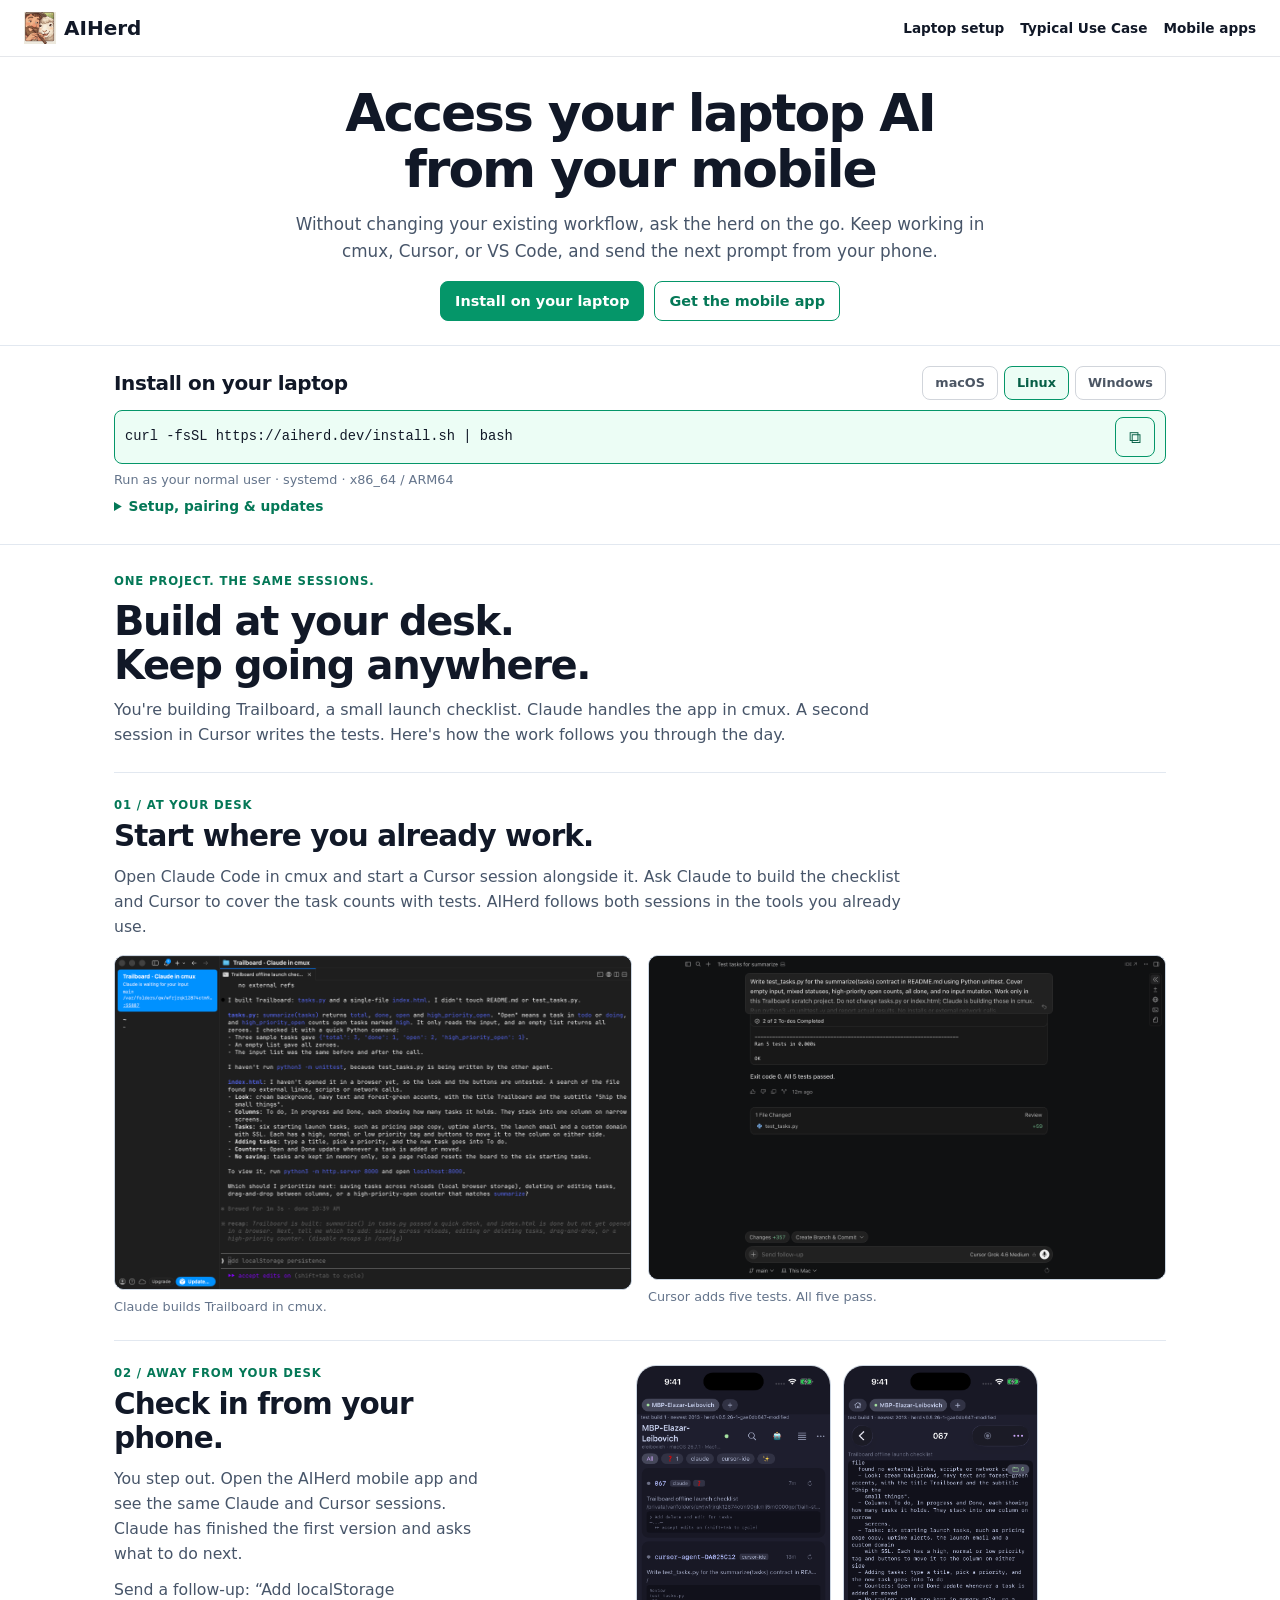
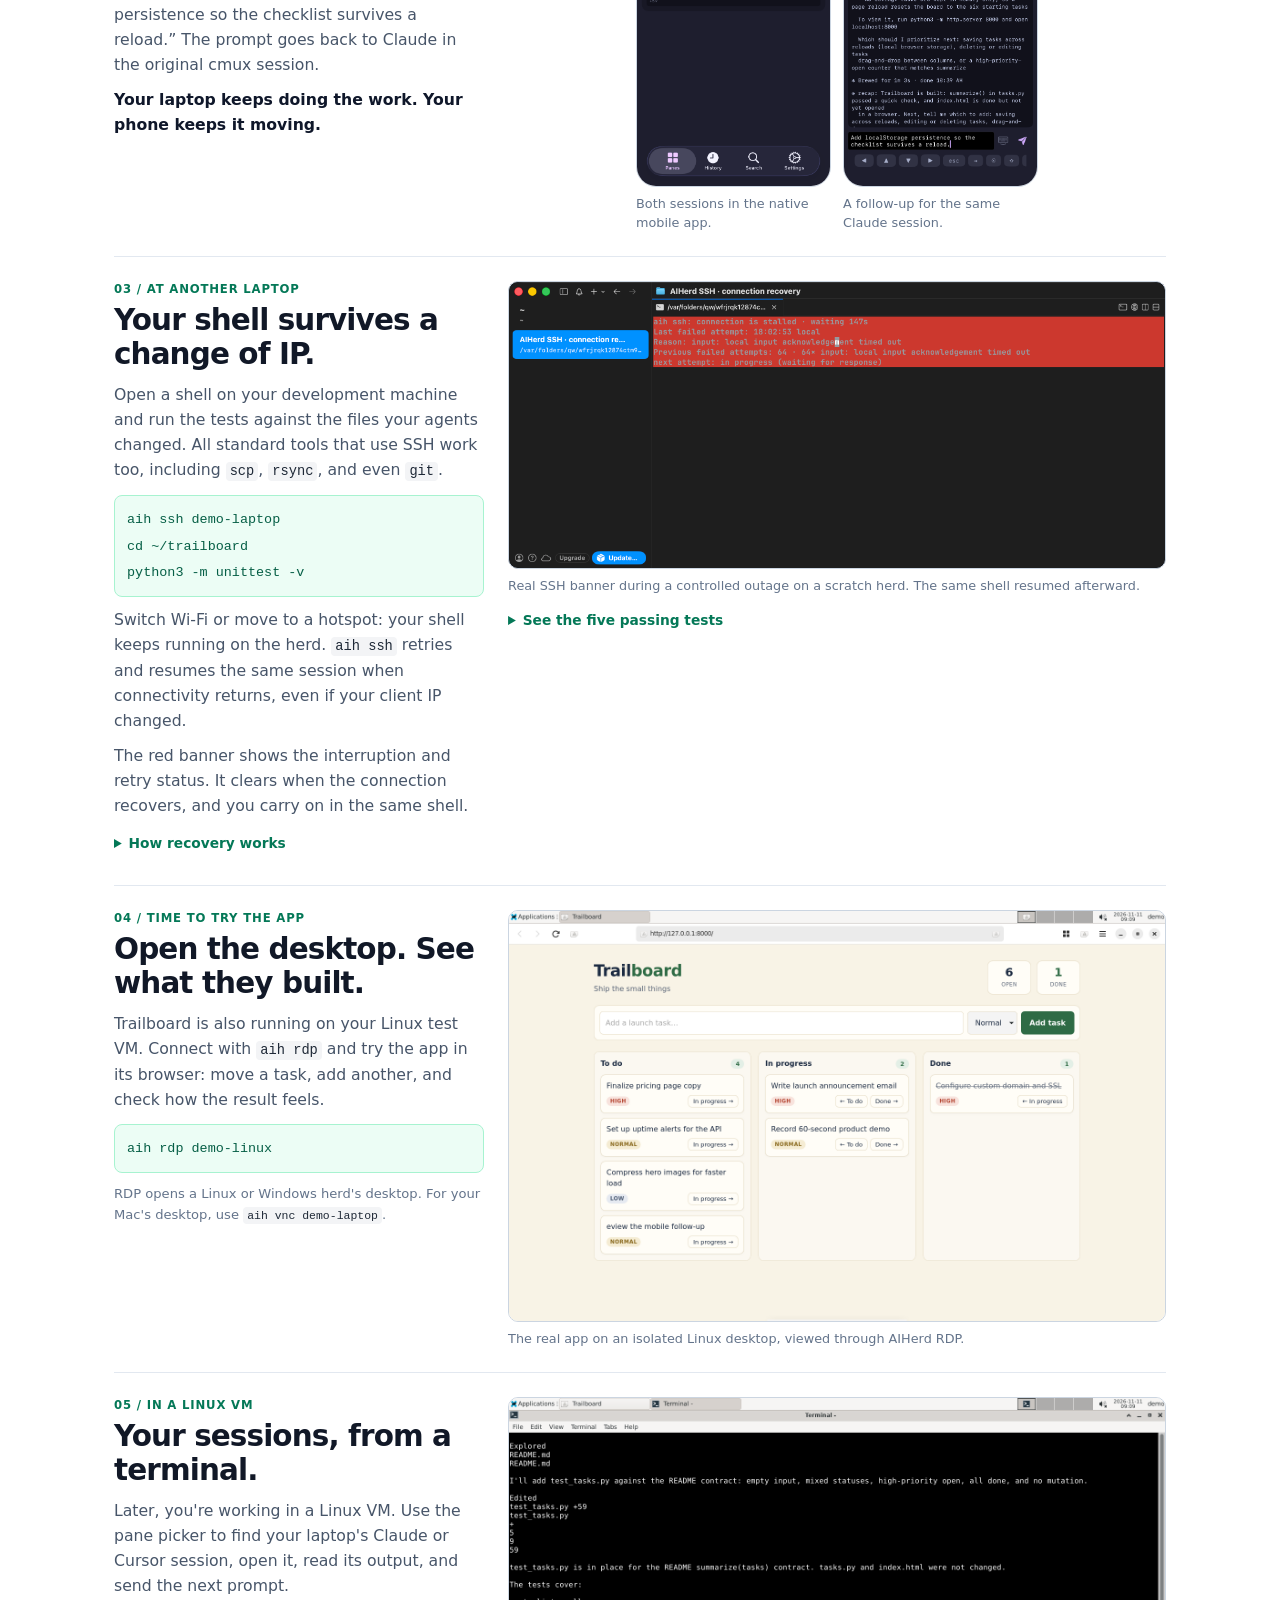
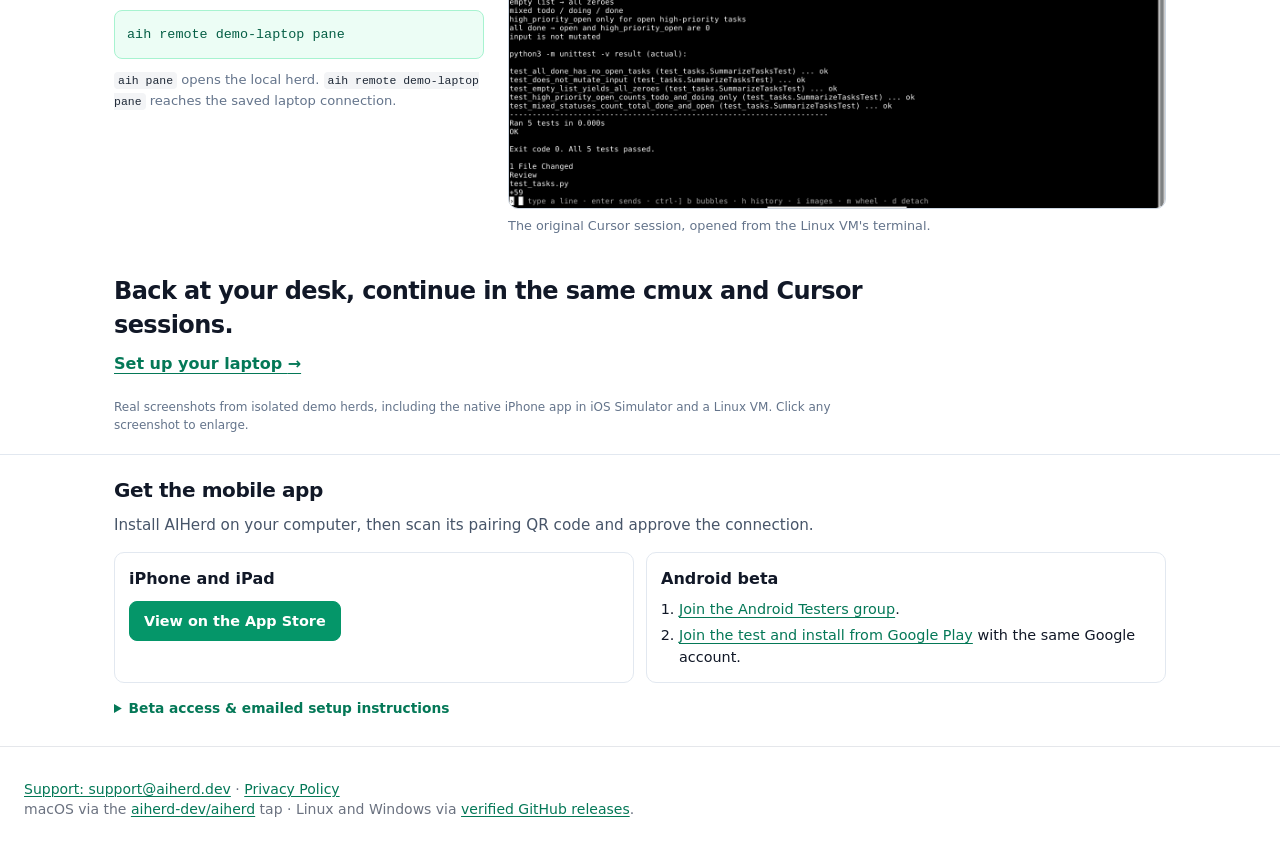
==== commit 70ac3eb1: "Clarify typical use case and SSH tool support" ====
--- a/docs/index.html
+++ b/docs/index.html
@@ -8,8 +8,8 @@
 <link rel="icon" href="favicon.ico" sizes="any">
 <link rel="icon" type="image/png" href="img/icon.png">
 <link rel="apple-touch-icon" href="img/icon.png">
-<link rel="stylesheet" href="css/site.css">
-<link rel="stylesheet" href="css/features.css">
+<link rel="stylesheet" href="css/site.css?v=56f2ff1cd1cc">
+<link rel="stylesheet" href="css/features.css?v=b7d164e47d42">
 </head>
 <body class="bg-white text-gray-900 antialiased dark:bg-gray-900 dark:text-white">
 
@@ -21,7 +21,7 @@
     </a>
     <div class="section-links">
       <a href="#install">Laptop setup</a>
-      <a href="#story">The story</a>
+      <a href="#story">Typical Use Case</a>
       <a href="#beta">Mobile apps</a>
     </div>
   </nav>
@@ -163,7 +163,7 @@
       <div class="story-copy">
         <p class="story-eyebrow">03 / At another laptop</p>
         <h3 id="ssh-heading">Your shell survives a change of IP.</h3>
-        <p>Open a shell on your development machine and run the tests against the files your agents changed.</p>
+        <p>Open a shell on your development machine and run the tests against the files your agents changed. All standard tools that use SSH work too, including <code>scp</code>, <code>rsync</code>, and even <code>git</code>.</p>
         <pre class="story-command"><code>aih ssh demo-laptop
 cd ~/trailboard
 python3 -m unittest -v</code></pre>
